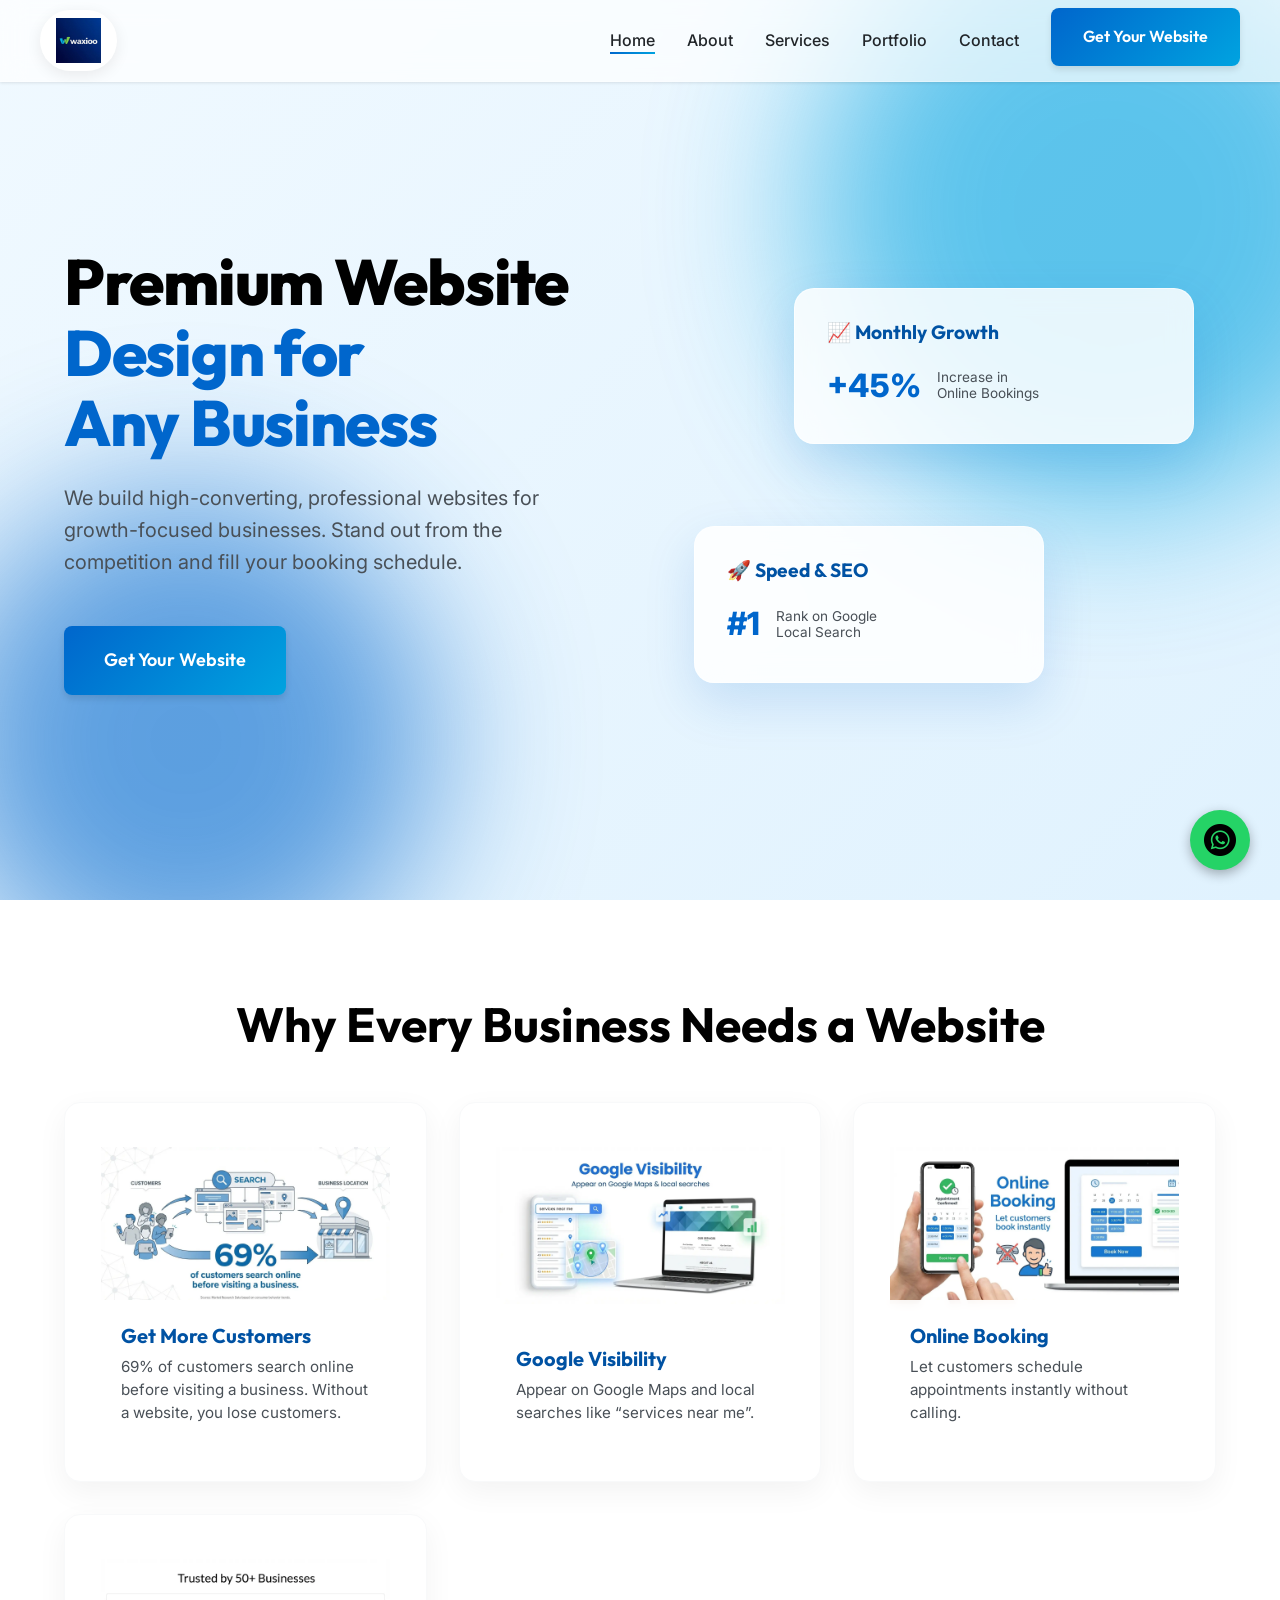
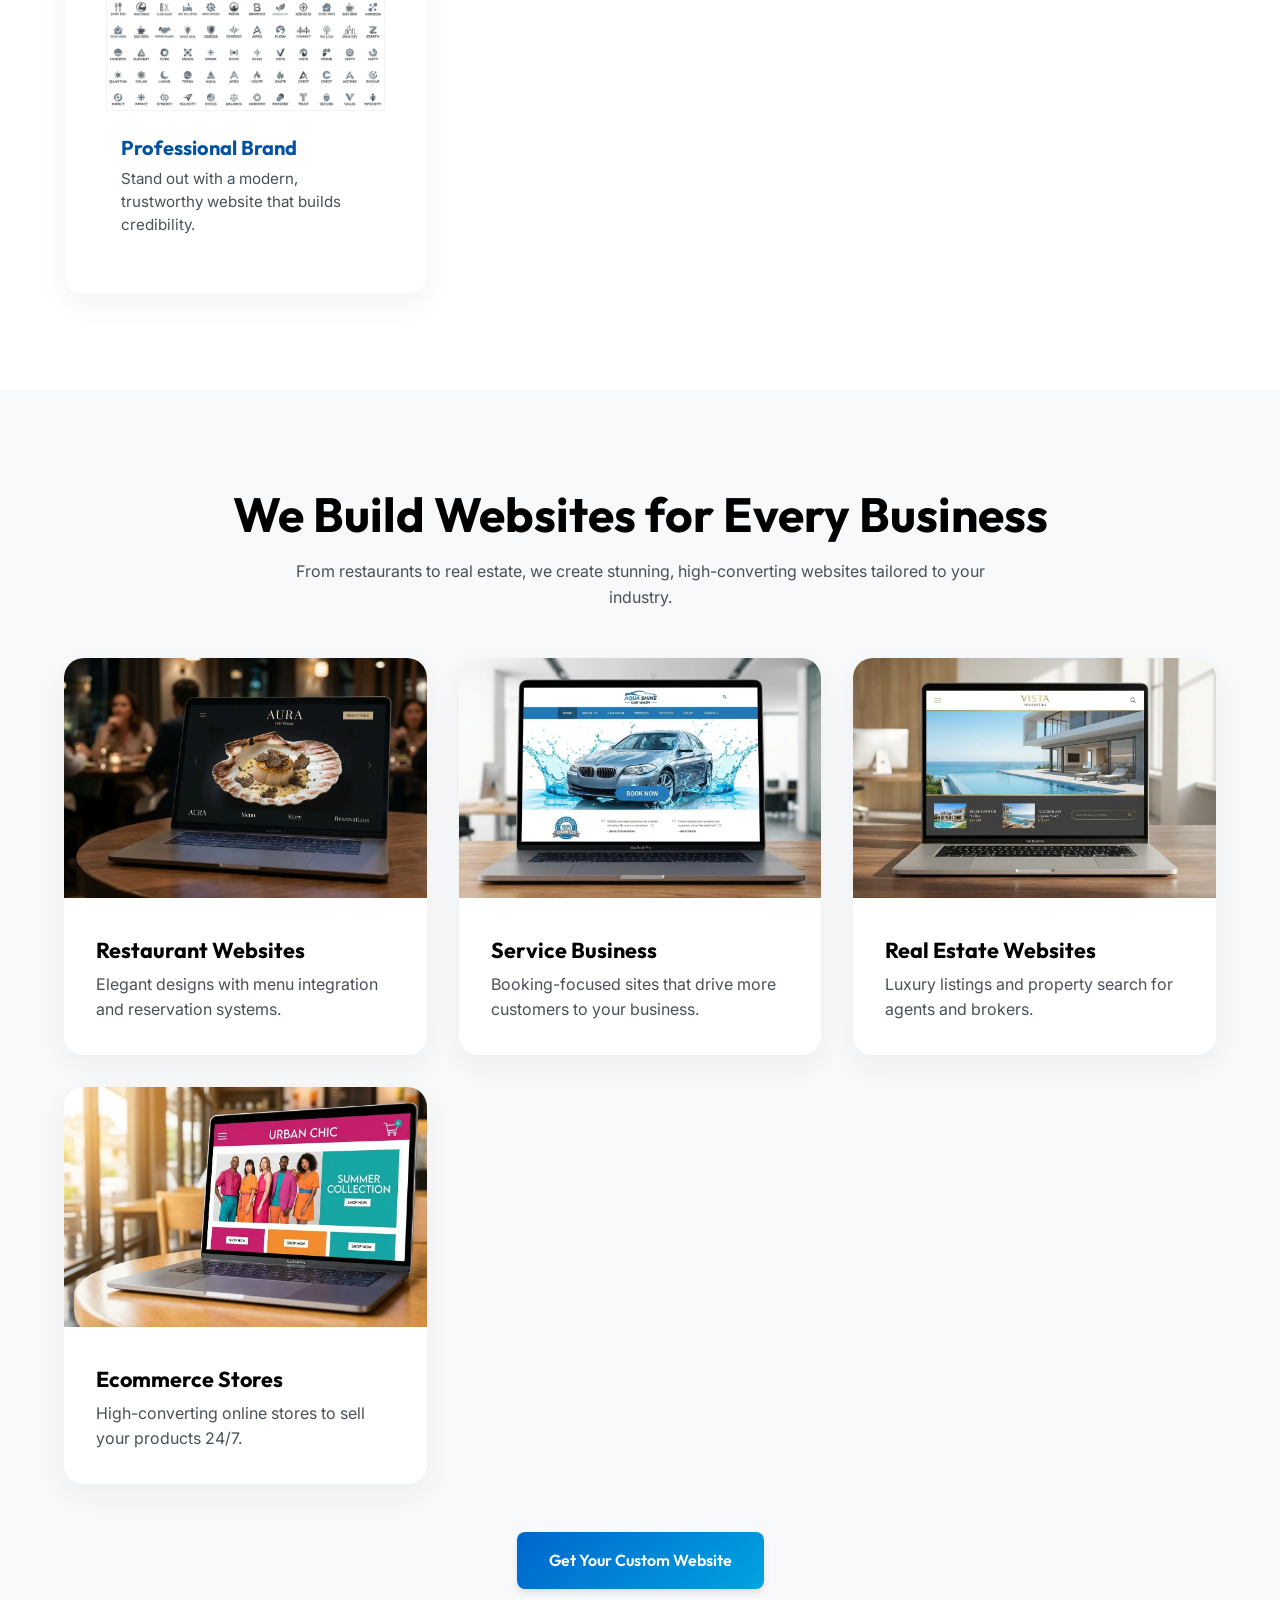
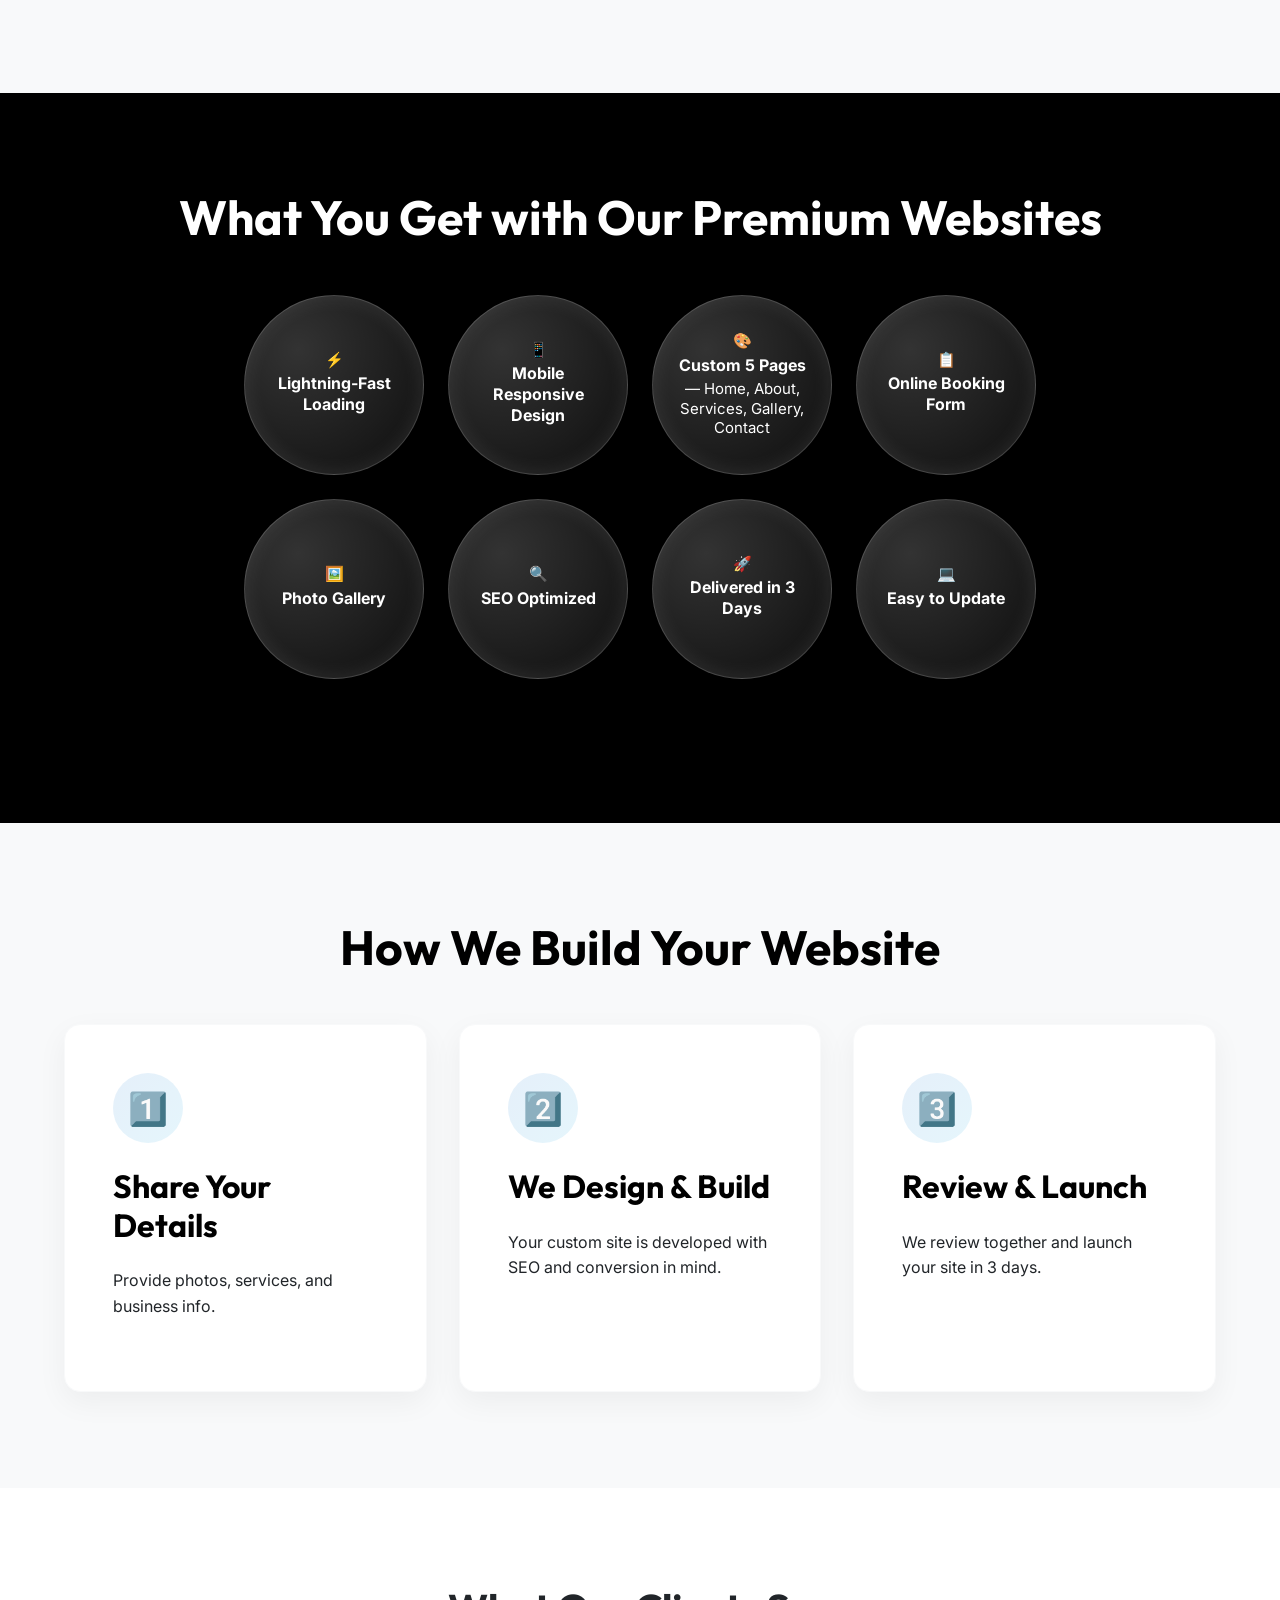
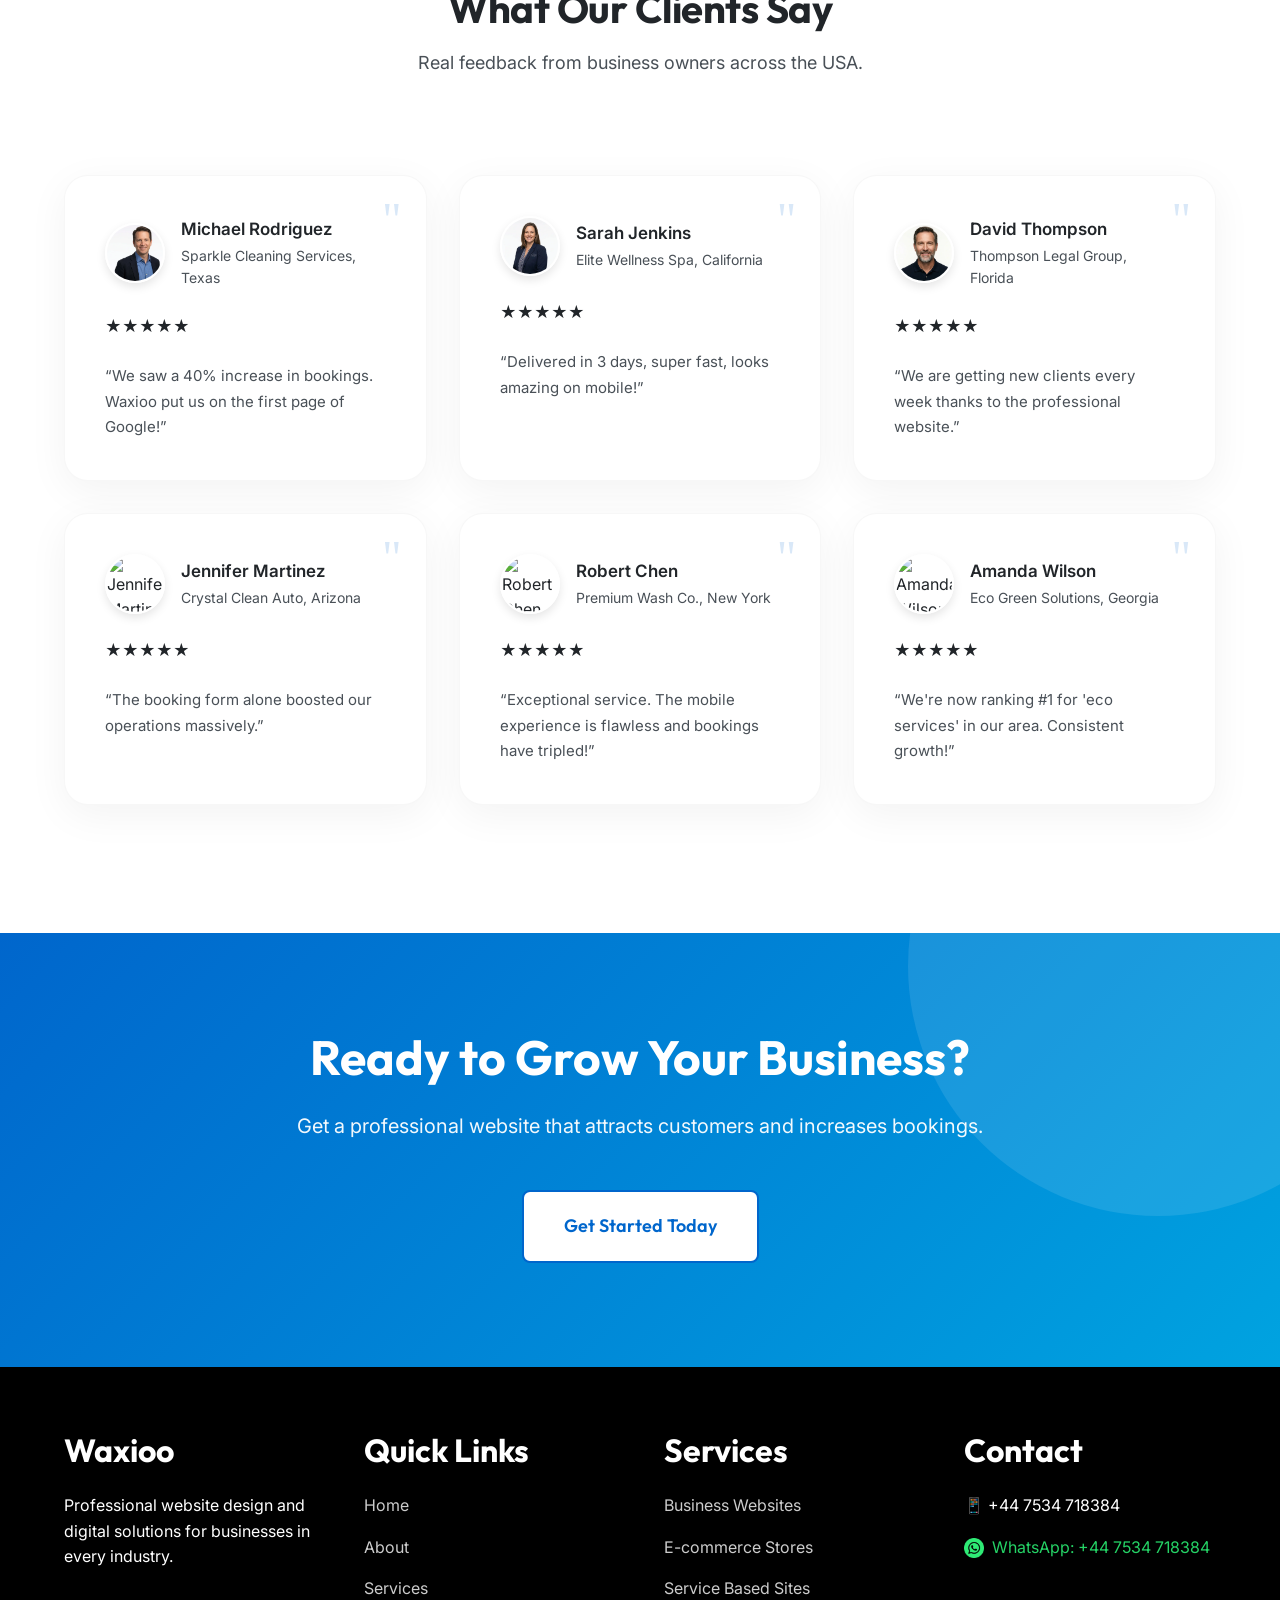
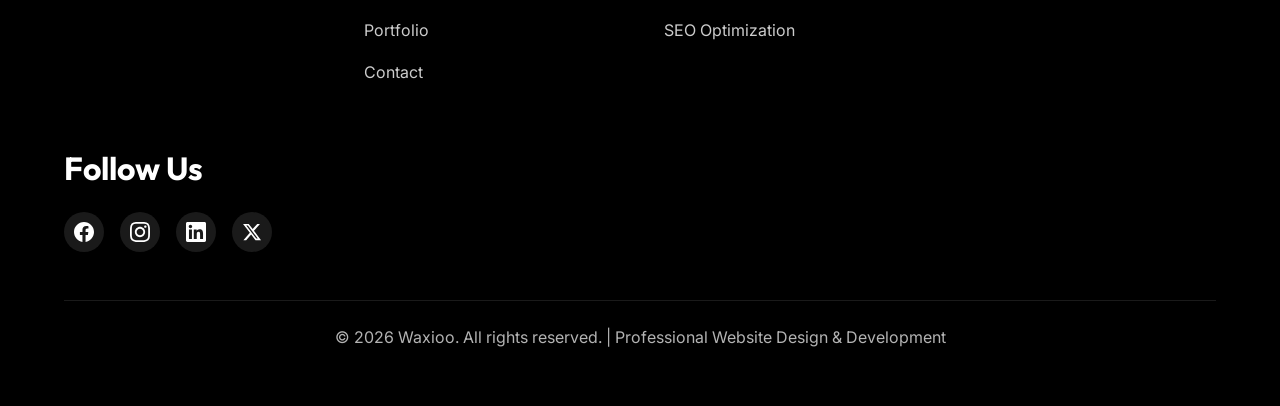
==== index.html @ df4e1a5c "Add files via upload" ====
<!DOCTYPE html>
<html lang="en">

<head>
    <meta charset="UTF-8" />
    <meta name="viewport" content="width=device-width, initial-scale=1.0" />

    <meta name="description"
        content="Transform your business with a professional, high-converting website. We build premium, mobile-responsive websites delivered in just 3 days." />
    <meta name="keywords"
        content="website design, website development, business website, professional web design, custom website, digital platform, small business website" />


    <meta property="og:title" content="Waxioo | Premium Website Design Solutions for Any Business" />
    <meta property="og:description"
        content="Transform your business with a professional, high-converting website. We build premium, mobile-responsive websites delivered in just 3 days." />
    <meta property="og:image" content="images/waxio-logo.webp" />
    <meta property="og:url" content="https://waxioo.com" />
    <meta name="twitter:card" content="summary_large_image" />

    <title>Waxioo | Premium Website Design Solutions for Any Business</title>

    <link rel="icon" href="favicon.png" type="image/png">
    <link rel="apple-touch-icon" href="favicon.png">



    <meta name="google-site-verification" content="google6d88c57a5e858270.html" />


    <script type="application/ld+json">
    {
      "@context": "https://schema.org",
      "@graph": [
        {
          "@type": "Organization",
          "@id": "https://waxioo.com/#organization",
          "name": "Waxioo",
          "url": "https://waxioo.com",
          "logo": {
            "@type": "ImageObject",
            "url": "https://waxioo.com/images/waxio-logo.webp",
            "width": 180,
            "height": 60
          },
          "sameAs": [
            "https://wa.me/447534718384"
          ]
        },
        {
          "@type": "WebSite",
          "@id": "https://waxioo.com/#website",
          "url": "https://waxioo.com",
          "name": "Waxioo",
          "publisher": {
            "@id": "https://waxioo.com/#organization"
          }
        },
        {
          "@type": "ProfessionalService",
          "name": "Waxioo",
          "image": "https://waxioo.com/images/waxio-logo.webp",
          "@id": "https://waxioo.com/",
          "url": "https://waxioo.com",
          "telephone": "+447534718384",
          "address": {
            "@type": "PostalAddress",
            "streetAddress": "Main Street",
            "addressLocality": "Digital City",
            "addressRegion": "ST",
            "postalCode": "12345",
            "addressCountry": "US"
          },
          "geo": {
            "@type": "GeoCoordinates",
            "latitude": 37.7749,
            "longitude": -122.4194
          },
          "openingHoursSpecification": {
            "@type": "OpeningHoursSpecification",
            "dayOfWeek": [
              "Monday",
              "Tuesday",
              "Wednesday",
              "Thursday",
              "Friday"
            ],
            "opens": "09:00",
            "closes": "18:00"
          },
          "description": "Transform your business with a professional, high-converting website. We build premium, mobile-responsive websites delivered in just 3 days."
        }
      ]
    }
    </script>


    <link rel="preconnect" href="https://fonts.googleapis.com">
    <link rel="preconnect" href="https://fonts.gstatic.com" crossorigin>
    <link rel="stylesheet" href="index.css" />

    <script async src="https://www.googletagmanager.com/gtag/js?id=G-94SELJ5WSD"></script>
    <script>
        window.dataLayer = window.dataLayer || [];
        function gtag() { dataLayer.push(arguments); }
        gtag('js', new Date());

        gtag('config', 'G-94SELJ5WSD');
    </script>
</head>

<body>


    <header class="header" id="header">
        <nav class="nav container">
            <a href="index" class="logo">
                <img src="images/waxio-logo.webp" alt="Waxioo" width="180" height="60">
            </a>

            <button class="menu-toggle" id="menuToggle" aria-label="Toggle menu">
                <span></span>
                <span></span>
                <span></span>
            </button>

            <ul class="nav-menu" id="navMenu">
                <li><a href="index" class="nav-link active">Home</a></li>
                <li><a href="about" class="nav-link">About</a></li>
                <li><a href="services" class="nav-link">Services</a></li>
                <li><a href="portfolio" class="nav-link">Portfolio</a></li>
                <li><a href="contact" class="nav-link">Contact</a></li>
                <li><a href="contact" class="btn btn-primary">Get Your Website</a></li>
                <li class="mobile-menu-footer">
                    <div class="mobile-contact">
                        <p>Questions? Call us</p>
                        <a href="tel:+447534718384">+44 7534 718384</a>
                    </div>
                    <div class="mobile-socials">
                        <a href="https://wa.me/447534718384" target="_blank" rel="noopener">
                            <img src="images/whatsapp.png" alt="WhatsApp" width="24" height="24">
                        </a>
                    </div>
                </li>
            </ul>
        </nav>
    </header>


    <a href="https://wa.me/447534718384?text=Hi!%20I'm%20interested%20in%20a%20business%20website"
        class="whatsapp-float" target="_blank" rel="noopener">
        <span class="whatsapp-tooltip">Chat on WhatsApp</span>
        <img src="images/whatsapp.png" alt="WhatsApp" style="width: 32px; height: 32px;" width="32" height="32">
    </a>

    <main>
        <section class="hero">
            <div class="hero-container">
                <div class="hero-content">
                    <h1 class="reveal">
                        Premium Website <br>
                        <span>Design for <br>Any Business</span>
                    </h1>
                    <p class="hero-subheadline reveal stagger-delay-1">
                        We build high-converting, professional websites for growth-focused businesses.
                        Stand out from the competition and fill your booking schedule.
                    </p>
                    <div class="reveal stagger-delay-2">
                        <a href="contact.html" class="btn btn-primary btn-large">Get Your Website</a>
                    </div>
                </div>

                <div class="hero-visual reveal stagger-delay-3">
                    <div class="hero-card-stack">

                        <div class="glass-card">
                            <h3>📈 Monthly Growth</h3>
                            <div class="stat-row">
                                <span class="stat-number">+45%</span>
                                <span class="stat-label">Increase in<br>Online Bookings</span>
                            </div>
                        </div>


                        <div class="glass-card">
                            <h3>🚀 Speed & SEO</h3>
                            <div class="stat-row">
                                <span class="stat-number">#1</span>
                                <span class="stat-label">Rank on Google<br>Local Search</span>
                            </div>
                        </div>
                    </div>
                </div>
            </div>
        </section>


        <section class="section">
            <div class="container">
                <h2 style="text-align:center; margin-bottom:3rem;">Why Every Business Needs a Website</h2>

                <div class="feature-grid">
                    <div class="feature-card feature-card-bg" style="background-image: url('images/Customers.webp');">
                        <div class="feature-card-overlay"></div>
                        <div class="feature-card-content">
                            <h3>Get More Customers</h3>
                            <p>69% of customers search online before visiting a business. Without a website, you lose
                                customers.</p>
                        </div>
                    </div>

                    <div class="feature-card feature-card-bg" style="background-image: url('images/Google.webp');">
                        <div class="feature-card-overlay"></div>
                        <div class="feature-card-content">
                            <h3>Google Visibility</h3>
                            <p>Appear on Google Maps and local searches like “services near me”.</p>
                        </div>
                    </div>

                    <div class="feature-card feature-card-bg"
                        style="background-image: url('images/onlinebooking.webp');">
                        <div class="feature-card-overlay"></div>
                        <div class="feature-card-content">
                            <h3>Online Booking</h3>
                            <p>Let customers schedule appointments instantly without calling.</p>
                        </div>
                    </div>

                    <div class="feature-card feature-card-bg" style="background-image: url('images/brand.webp');">
                        <div class="feature-card-overlay"></div>
                        <div class="feature-card-content">
                            <h3>Professional Brand</h3>
                            <p>Stand out with a modern, trustworthy website that builds credibility.</p>
                        </div>
                    </div>
                </div>
            </div>
        </section>


        <section class="section section-gray">
            <div class="container">
                <h2 style="text-align:center; margin-bottom:1rem;">We Build Websites for Every Business</h2>
                <p style="text-align:center; max-width:700px; margin:0 auto 3rem auto; color:var(--color-gray-700);">
                    From restaurants to real estate, we create stunning, high-converting websites tailored to your
                    industry.
                </p>

                <div class="portfolio-grid">
                    <div class="portfolio-card">
                        <img src="images/restaurant-site.webp" alt="Restaurant Website Design" class="portfolio-image"
                            width="800" height="600" loading="lazy">
                        <div class="portfolio-content">
                            <h3>Restaurant Websites</h3>
                            <p>Elegant designs with menu integration and reservation systems.</p>
                        </div>
                    </div>

                    <div class="portfolio-card">
                        <img src="images/carwash-site.webp" alt="Service Business Website Design"
                            class="portfolio-image" width="800" height="600" loading="lazy">
                        <div class="portfolio-content">
                            <h3>Service Business</h3>
                            <p>Booking-focused sites that drive more customers to your business.</p>
                        </div>
                    </div>

                    <div class="portfolio-card">
                        <img src="images/realestate-site.webp" alt="Real Estate Website Design" class="portfolio-image"
                            width="800" height="600" loading="lazy">
                        <div class="portfolio-content">
                            <h3>Real Estate Websites</h3>
                            <p>Luxury listings and property search for agents and brokers.</p>
                        </div>
                    </div>

                    <div class="portfolio-card">
                        <img src="images/ecommerce-site.webp" alt="Ecommerce Website Design" class="portfolio-image"
                            width="800" height="600" loading="lazy">
                        <div class="portfolio-content">
                            <h3>Ecommerce Stores</h3>
                            <p>High-converting online stores to sell your products 24/7.</p>
                        </div>
                    </div>
                </div>

                <div style="text-align:center; margin-top:3rem;">
                    <a href="contact.html" class="btn btn-primary">Get Your Custom Website</a>
                </div>
            </div>
        </section>


        <section class="section section-dark">
            <div class="container">
                <h2 style="text-align:center; margin-bottom:3rem; color:white;">What You Get with Our Premium Websites
                </h2>

                <div style="max-width:800px; margin:0 auto;">
                    <ul class="checklist">
                        <li>⚡ <strong>Lightning-Fast Loading</strong></li>
                        <li>📱 <strong>Mobile Responsive Design</strong></li>
                        <li>🎨 <strong>Custom 5 Pages</strong> — Home, About, Services, Gallery, Contact</li>
                        <li>📋 <strong>Online Booking Form</strong></li>
                        <li>🖼️ <strong>Photo Gallery</strong></li>
                        <li>🔍 <strong>SEO Optimized</strong></li>
                        <li>🚀 <strong>Delivered in 3 Days</strong></li>
                        <li>💻 <strong>Easy to Update</strong></li>
                    </ul>
                </div>
            </div>
        </section>


        <section class="section section-gray">
            <div class="container">
                <h2 style="text-align:center; margin-bottom:3rem;">How We Build Your Website</h2>

                <div class="feature-grid">
                    <div class="feature-card">
                        <div class="feature-icon">1️⃣</div>
                        <h3>Share Your Details</h3>
                        <p>Provide photos, services, and business info.</p>
                    </div>

                    <div class="feature-card">
                        <div class="feature-icon">2️⃣</div>
                        <h3>We Design & Build</h3>
                        <p>Your custom site is developed with SEO and conversion in mind.</p>
                    </div>

                    <div class="feature-card">
                        <div class="feature-icon">3️⃣</div>
                        <h3>Review & Launch</h3>
                        <p>We review together and launch your site in 3 days.</p>
                    </div>
                </div>
            </div>
        </section>


        <section class="section">
            <div class="container">
                <div class="testimonials-header">
                    <h2 class="testimonials-title">What Our Clients Say</h2>
                    <p class="testimonials-subtitle">Real feedback from business owners across the USA.</p>
                </div>

                <div class="testimonials-grid">


                    <div class="testimonial-card">
                        <div class="quote-icon">"</div>
                        <div class="testimonial-header">
                            <img src="images/customer-1.webp" class="testimonial-photo"
                                alt="Michael Rodriguez - Satisfied Client" width="150" height="150" loading="lazy">
                            <div class="testimonial-info">
                                <div class="testimonial-name">Michael Rodriguez</div>
                                <div class="testimonial-business">Sparkle Cleaning Services, Texas</div>
                            </div>
                        </div>

                        <div class="testimonial-rating">★★★★★</div>

                        <p class="testimonial-text">
                            “We saw a 40% increase in bookings. Waxioo put us on the first page of Google!”
                        </p>
                    </div>

                    <div class="testimonial-card">
                        <div class="quote-icon">"</div>
                        <div class="testimonial-header">
                            <img src="images/customer-2.webp" class="testimonial-photo"
                                alt="Sarah Jenkins - Satisfied Client" width="150" height="150" loading="lazy">
                            <div class="testimonial-info">
                                <div class="testimonial-name">Sarah Jenkins</div>
                                <div class="testimonial-business">Elite Wellness Spa, California</div>
                            </div>
                        </div>

                        <div class="testimonial-rating">★★★★★</div>

                        <p class="testimonial-text">
                            “Delivered in 3 days, super fast, looks amazing on mobile!”
                        </p>
                    </div>


                    <div class="testimonial-card">
                        <div class="quote-icon">"</div>
                        <div class="testimonial-header">
                            <img src="images/customer-3.webp" class="testimonial-photo"
                                alt="David Thompson - Satisfied Client" width="150" height="150" loading="lazy">
                            <div class="testimonial-info">
                                <div class="testimonial-name">David Thompson</div>
                                <div class="testimonial-business">Thompson Legal Group, Florida</div>
                            </div>
                        </div>

                        <div class="testimonial-rating">★★★★★</div>

                        <p class="testimonial-text">
                            “We are getting new clients every week thanks to the professional website.”
                        </p>
                    </div>


                    <div class="testimonial-card">
                        <div class="quote-icon">"</div>
                        <div class="testimonial-header">
                            <img src="https://i.pravatar.cc/150?img=45" class="testimonial-photo"
                                alt="Jennifer Martinez - Satisfied Client" width="150" height="150" loading="lazy">
                            <div class="testimonial-info">
                                <div class="testimonial-name">Jennifer Martinez</div>
                                <div class="testimonial-business">Crystal Clean Auto, Arizona</div>
                            </div>
                        </div>

                        <div class="testimonial-rating">★★★★★</div>

                        <p class="testimonial-text">
                            “The booking form alone boosted our operations massively.”
                        </p>
                    </div>


                    <div class="testimonial-card">
                        <div class="quote-icon">"</div>
                        <div class="testimonial-header">
                            <img src="https://i.pravatar.cc/150?img=33" class="testimonial-photo"
                                alt="Robert Chen - Satisfied Client" width="150" height="150" loading="lazy">
                            <div class="testimonial-info">
                                <div class="testimonial-name">Robert Chen</div>
                                <div class="testimonial-business">Premium Wash Co., New York</div>
                            </div>
                        </div>

                        <div class="testimonial-rating">★★★★★</div>

                        <p class="testimonial-text">
                            “Exceptional service. The mobile experience is flawless and bookings have tripled!”
                        </p>
                    </div>


                    <div class="testimonial-card">
                        <div class="quote-icon">"</div>
                        <div class="testimonial-header">
                            <img src="https://i.pravatar.cc/150?img=47" class="testimonial-photo"
                                alt="Amanda Wilson - Satisfied Client" width="150" height="150" loading="lazy">
                            <div class="testimonial-info">
                                <div class="testimonial-name">Amanda Wilson</div>
                                <div class="testimonial-business">Eco Green Solutions, Georgia</div>
                            </div>
                        </div>

                        <div class="testimonial-rating">★★★★★</div>

                        <p class="testimonial-text">
                            “We're now ranking #1 for 'eco services' in our area. Consistent growth!”
                        </p>
                    </div>

                </div>


                <div class="testimonials-slider">
                    <div class="slider-track" id="sliderTrack">

                        <div class="slider-card">
                            <div class="testimonial-card">
                                <div class="quote-icon">"</div>
                                <div class="testimonial-header">
                                    <img src="images/customer-1.webp" class="testimonial-photo" alt="" width="150"
                                        height="150" loading="lazy">
                                    <div class="testimonial-info">
                                        <div class="testimonial-name">Michael Rodriguez</div>
                                        <div class="testimonial-business">Sparkle Cleaning Services, Texas</div>
                                    </div>
                                </div>
                                <div class="testimonial-rating">★★★★★</div>
                                <p class="testimonial-text">“We saw a 40% increase in bookings. Waxioo put us on the
                                    first
                                    page of Google!”</p>
                            </div>
                        </div>


                        <div class="slider-card">
                            <div class="testimonial-card">
                                <div class="quote-icon">"</div>
                                <div class="testimonial-header">
                                    <img src="images/customer-2.webp" class="testimonial-photo" alt="" width="150"
                                        height="150" loading="lazy">
                                    <div class="testimonial-info">
                                        <div class="testimonial-name">Sarah Jenkins</div>
                                        <div class="testimonial-business">Elite Wellness Spa, California</div>
                                    </div>
                                </div>
                                <div class="testimonial-rating">★★★★★</div>
                                <p class="testimonial-text">“Delivered in 3 days, super fast, looks amazing on mobile!”
                                </p>
                            </div>
                        </div>


                        <div class="slider-card">
                            <div class="testimonial-card">
                                <div class="quote-icon">"</div>
                                <div class="testimonial-header">
                                    <img src="images/customer-3.webp" class="testimonial-photo" alt="" width="150"
                                        height="150" loading="lazy">
                                    <div class="testimonial-info">
                                        <div class="testimonial-name">David Thompson</div>
                                        <div class="testimonial-business">Thompson Legal Group, Florida</div>
                                    </div>
                                </div>
                                <div class="testimonial-rating">★★★★★</div>
                                <p class="testimonial-text">“We are getting new clients every week thanks to the
                                    professional website.”
                                </p>
                            </div>
                        </div>


                        <div class="slider-card">
                            <div class="testimonial-card">
                                <div class="quote-icon">"</div>
                                <div class="testimonial-header">
                                    <img src="https://i.pravatar.cc/150?img=45" class="testimonial-photo" alt=""
                                        width="150" height="150" loading="lazy">
                                    <div class="testimonial-info">
                                        <div class="testimonial-name">Jennifer Martinez</div>
                                        <div class="testimonial-business">Urban Retail, Arizona</div>
                                    </div>
                                </div>
                                <div class="testimonial-rating">★★★★★</div>
                                <p class="testimonial-text">“The online store boosted our sales massively.”</p>
                            </div>
                        </div>


                        <div class="slider-card">
                            <div class="testimonial-card">
                                <div class="quote-icon">"</div>
                                <div class="testimonial-header">
                                    <img src="https://i.pravatar.cc/150?img=33" class="testimonial-photo" alt=""
                                        width="150" height="150" loading="lazy">
                                    <div class="testimonial-info">
                                        <div class="testimonial-name">Robert Chen</div>
                                        <div class="testimonial-business">Premium Logistics, New York</div>
                                    </div>
                                </div>
                                <div class="testimonial-rating">★★★★★</div>
                                <p class="testimonial-text">“Exceptional service. The mobile experience is flawless and
                                    inquiries have tripled!”</p>
                            </div>
                        </div>


                        <div class="slider-card">
                            <div class="testimonial-card">
                                <div class="quote-icon">"</div>
                                <div class="testimonial-header">
                                    <img src="https://i.pravatar.cc/150?img=47" class="testimonial-photo" alt=""
                                        width="150" height="150" loading="lazy">
                                    <div class="testimonial-info">
                                        <div class="testimonial-name">Amanda Wilson</div>
                                        <div class="testimonial-business">Eco Green Solutions, Georgia</div>
                                    </div>
                                </div>
                                <div class="testimonial-rating">★★★★★</div>
                                <p class="testimonial-text">“We're now ranking #1 for 'eco services' in our area.
                                    Consistent
                                    growth!”</p>
                            </div>
                        </div>
                    </div>


                    <div class="slider-controls" id="sliderControls">
                        <button class="slider-dot active" data-slide="0" aria-label="Go to slide 1"></button>
                        <button class="slider-dot" data-slide="1" aria-label="Go to slide 2"></button>
                        <button class="slider-dot" data-slide="2" aria-label="Go to slide 3"></button>
                        <button class="slider-dot" data-slide="3" aria-label="Go to slide 4"></button>
                        <button class="slider-dot" data-slide="4" aria-label="Go to slide 5"></button>
                        <button class="slider-dot" data-slide="5" aria-label="Go to slide 6"></button>
                    </div>
                </div>
            </div>
        </section>


    </main>
    <section class="cta-section">
        <div class="container">
            <h2>Ready to Grow Your Business?</h2>
            <p>Get a professional website that attracts customers and increases bookings.</p>
            <a href="contact.html" class="btn btn-secondary btn-large">Get Started Today</a>
        </div>
    </section>


    <footer class="footer">
        <div class="container">
            <div class="footer-content">
                <div class="footer-section">
                    <h3>Waxioo</h3>
                    <p>Professional website design and digital solutions for businesses in every industry.
                    </p>
                </div>
                <div class="footer-section">
                    <h3>Quick Links</h3>
                    <ul>
                        <li><a href="index">Home</a></li>
                        <li><a href="about">About</a></li>
                        <li><a href="services">Services</a></li>
                        <li><a href="portfolio">Portfolio</a></li>
                        <li><a href="contact">Contact</a></li>
                    </ul>
                </div>
                <div class="footer-section">
                    <h3>Services</h3>
                    <ul>
                        <li><a href="portfolio">Business Websites</a></li>
                        <li><a href="services">E-commerce Stores</a></li>
                        <li><a href="services">Service Based Sites</a></li>
                        <li><a href="services">SEO Optimization</a></li>
                    </ul>
                </div>
                <div class="footer-section">
                    <h3>Contact</h3>
                    <ul>
                        <li>📱 +44 7534 718384</li>
                        <li class="u-flex-v-center">
                            <img src="images/whatsapp.png" alt="WhatsApp" class="u-icon-xs u-icon-whatsapp" width="16"
                                height="16">
                            <a href="https://wa.me/447534718384" target="_blank" class="text-whatsapp"
                                style="text-decoration: none;">WhatsApp: +44 7534 718384</a>
                        </li>
                    </ul>
                </div>
                <div class="footer-section">
                    <h3>Follow Us</h3>
                    <div class="social-links">
                        <a href="https://www.facebook.com/waxiooo" target="_blank" rel="noopener" class="social-icon"
                            aria-label="Facebook">
                            <svg xmlns="http://www.w3.org/2000/svg" viewBox="0 0 24 24">
                                <path
                                    d="M24 12.073c0-6.627-5.373-12-12-12s-12 5.373-12 12c0 5.99 4.388 10.954 10.125 11.854v-8.385H7.078v-3.47h3.047V9.43c0-3.007 1.792-4.669 4.533-4.669 1.312 0 2.686.235 2.686.235v2.953H15.83c-1.491 0-1.956.925-1.956 1.874v2.25h3.328l-.532 3.47h-2.796v8.385C19.612 23.027 24 18.062 24 12.073z" />
                            </svg>
                        </a>
                        <a href="https://instagram.com/YOUR_PAGE_HERE" target="_blank" rel="noopener"
                            class="social-icon" aria-label="Instagram">
                            <svg xmlns="http://www.w3.org/2000/svg" viewBox="0 0 24 24">
                                <path
                                    d="M12 2.163c3.204 0 3.584.012 4.85.07 3.252.148 4.771 1.691 4.919 4.919.058 1.265.069 1.645.069 4.849 0 3.205-.012 3.584-.069 4.849-.149 3.225-1.664 4.771-4.919 4.919-1.266.058-1.644.07-4.85.07-3.204 0-3.584-.012-4.849-.07-3.26-.149-4.771-1.699-4.919-4.92-.058-1.265-.07-1.644-.07-4.849 0-3.204.013-3.583.07-4.849.149-3.227 1.664-4.771 4.919-4.919 1.266-.057 1.645-.069 4.849-.069zm0-2.163c-3.259 0-3.667.014-4.947.072-4.358.2-6.78 2.618-6.98 6.98-.059 1.281-.073 1.689-.073 4.948 0 3.259.014 3.668.072 4.948.2 4.358 2.618 6.78 6.98 6.98 1.281.058 1.689.072 4.948.072 3.259 0 3.668-.014 4.948-.072 4.354-.2 6.782-2.618 6.979-6.98.059-1.28.073-1.689.073-4.948 0-3.259-.014-3.667-.072-4.947-.196-4.354-2.617-6.78-6.979-6.98-1.281-.059-1.69-.073-4.949-.073zm0 5.838c-3.403 0-6.162 2.759-6.162 6.162s2.759 6.163 6.162 6.163 6.162-2.759 6.162-6.163c0-3.403-2.759-6.162-6.162-6.162zm0 10.162c-2.209 0-4-1.79-4-4 0-2.209 1.791-4 4-4s4 1.791 4 4c0 2.21-1.791 4-4 4zm6.406-11.845c-.796 0-1.441.645-1.441 1.44s.645 1.44 1.441 1.44c.795 0 1.439-.645 1.439-1.44s-.644-1.44-1.439-1.44z" />
                            </svg>
                        </a>
                        <a href="https://www.instagram.com/waxiooo?igsh=ams1NzBvcXJmN2xt" target="_blank" rel="noopener"
                            class="social-icon" aria-label="LinkedIn">
                            <svg xmlns="http://www.w3.org/2000/svg" viewBox="0 0 24 24">
                                <path
                                    d="M20.447 20.452h-3.554v-5.569c0-1.328-.027-3.037-1.852-3.037-1.853 0-2.136 1.445-2.136 2.939v5.667H9.351V9h3.414v1.561h.046c.477-.9 1.637-1.85 3.37-1.85 3.601 0 4.267 2.37 4.267 5.455v6.286zM5.337 7.433c-1.144 0-2.063-.926-2.063-2.065 0-1.138.92-2.063 2.063-2.063 1.14 0 2.064.925 2.064 2.063 0 1.139-.925 2.065-2.064 2.065zm1.782 13.019H3.555V9h3.564v11.452zM22.225 0H1.771C.792 0 0 .774 0 1.729v20.542C0 23.227.792 24 1.771 24h20.451C23.2 24 24 23.227 24 22.271V1.729C24 .774 23.2 0 22.222 0h.003z" />
                            </svg>
                        </a>
                        <a href="https://x.com/waxio0" target="_blank" rel="noopener" class="social-icon"
                            aria-label="Twitter/X">
                            <svg xmlns="http://www.w3.org/2000/svg" viewBox="0 0 24 24">
                                <path
                                    d="M18.244 2.25h3.308l-7.227 8.26 8.502 11.24H16.17l-5.214-6.817L4.99 21.75H1.68l7.73-8.835L1.254 2.25H8.08l4.713 6.231zm-1.161 17.52h1.833L7.084 4.126H5.117z" />
                            </svg>
                        </a>
                    </div>
                </div>
            </div>
            <div class="footer-bottom">
                <p>&copy; 2026 Waxioo. All rights reserved. | Professional Website Design & Development</p>
            </div>
        </div>
    </footer>

    <script src="script.js" defer></script>

</body>

</html>
---- index.css ----
@import url('https://fonts.googleapis.com/css2?family=Inter:wght@300;400;500;600;700&family=Outfit:wght@600;700;800&display=swap');


:root {
  /* Colors */
  --color-primary: #0066CC;
  --color-primary-dark: #0052A3;
  --color-primary-light: #3385D6;
  --color-secondary: #00A3E0;
  --color-black: #000000;
  --color-white: #FFFFFF;
  --color-gray-100: #F8F9FA;
  --color-gray-200: #E9ECEF;
  --color-gray-300: #DEE2E6;
  --color-gray-700: #495057;
  --color-gray-900: #212529;

  
  --gradient-primary: linear-gradient(135deg, #0066CC 0%, #00A3E0 100%);
  --gradient-hero: linear-gradient(135deg, rgba(0, 102, 204, 0.95) 0%, rgba(0, 163, 224, 0.9) 100%);
  --gradient-overlay: linear-gradient(180deg, rgba(0, 0, 0, 0.5) 0%, rgba(0, 0, 0, 0.7) 100%);

  
  --font-primary: 'Inter', -apple-system, BlinkMacSystemFont, 'Segoe UI', sans-serif;
  --font-heading: 'Outfit', -apple-system, BlinkMacSystemFont, 'Segoe UI', sans-serif;

  
  --spacing-xs: 0.5rem;
  --spacing-sm: 1rem;
  --spacing-md: 1.5rem;
  --spacing-lg: 2rem;
  --spacing-xl: 3rem;
  --spacing-2xl: 4rem;
  --spacing-3xl: 6rem;

  
  --radius-sm: 0.375rem;
  --radius-md: 0.5rem;
  --radius-lg: 1rem;
  --radius-xl: 1.5rem;

  
  --shadow-sm: 0 1px 3px rgba(0, 0, 0, 0.1);
  --shadow-md: 0 4px 6px rgba(0, 0, 0, 0.1);
  --shadow-lg: 0 10px 25px rgba(0, 0, 0, 0.15);
  --shadow-xl: 0 20px 40px rgba(0, 0, 0, 0.2);

 
  --transition-fast: 0.2s ease;
  --transition-base: 0.3s ease;
  --transition-slow: 0.5s ease;

  
  --container-max: 1200px;
  --container-padding: 1.5rem;

  
  --glass-bg: rgba(255, 255, 255, 0.7);
  --glass-border: 1px solid rgba(255, 255, 255, 0.5);
  --glass-shadow: 0 8px 32px 0 rgba(0, 102, 204, 0.15);
  --glass-blur: blur(12px);
}


.reveal {
  opacity: 0;
  transform: translateY(30px);
  transition: all 0.8s ease-out;
}

.reveal.active {
  opacity: 1;
  transform: translateY(0);
}

.stagger-delay-1 {
  transition-delay: 0.1s;
}

.stagger-delay-2 {
  transition-delay: 0.2s;
}

.stagger-delay-3 {
  transition-delay: 0.3s;
}


.text-gradient {
  background: linear-gradient(135deg, var(--color-primary-dark) 0%, var(--color-secondary) 100%);
  -webkit-background-clip: text;
  -webkit-text-fill-color: transparent;
  background-clip: text;
}


*,
*::before,
*::after {
  box-sizing: border-box;
  margin: 0;
  padding: 0;
}

html {
  scroll-behavior: smooth;
}

body {
  font-family: var(--font-primary);
  font-size: 1rem;
  line-height: 1.6;
  color: var(--color-gray-900);
  background-color: var(--color-white);
  overflow-x: hidden;
}


h1,
h2,
h3,
h4,
h5,
h6 {
  font-family: var(--font-heading);
  font-weight: 700;
  line-height: 1.2;
  margin-bottom: var(--spacing-md);
  color: var(--color-black);
}

h1 {
  font-size: clamp(2.5rem, 5vw, 4rem);
  font-weight: 800;
}

h2 {
  font-size: clamp(2rem, 4vw, 3rem);
}

h3 {
  font-size: clamp(1.5rem, 3vw, 2rem);
}

p {
  margin-bottom: var(--spacing-md);
}

a {
  color: var(--color-primary);
  text-decoration: none;
  transition: color var(--transition-fast);
}

a:hover {
  color: var(--color-primary-dark);
}


.container {
  width: 100%;
  max-width: var(--container-max);
  margin: 0 auto;
  padding: 0 var(--container-padding);
}

.section {
  padding: var(--spacing-3xl) 0;
}

.section-dark {
  background-color: var(--color-black);
  color: var(--color-white);
}

.section-gray {
  background-color: var(--color-gray-100);
}


.header {
  position: fixed;
  top: 0;
  left: 0;
  right: 0;
  z-index: 1000;
  background-color: var(--glass-bg);
  
  backdrop-filter: var(--glass-blur);
  -webkit-backdrop-filter: var(--glass-blur);
  border-bottom: 1px solid rgba(255, 255, 255, 0.3);
  box-shadow: var(--shadow-sm);
  transition: all var(--transition-base);
}

.header.scrolled {
  background-color: rgba(255, 255, 255, 0.95);
  box-shadow: var(--shadow-md);
}

.nav {
  display: flex;
  justify-content: space-between;
  align-items: center;
  padding: 0.5rem 0;
}

.logo {
  display: flex;
  align-items: center;
  text-decoration: none;
  background-color: var(--color-white);
  padding: 8px 16px;
  border-radius: 50px;
  box-shadow: 0 4px 15px rgba(0, 0, 0, 0.08);
  transition: all var(--transition-base);
}

.logo:hover {
  transform: translateY(-2px);
  box-shadow: 0 8px 25px rgba(0, 0, 0, 0.12);
}

.logo img {
  height: 45px;
  width: auto;
  object-fit: contain;
}


.nav-menu {
  display: flex;
  list-style: none;
  gap: var(--spacing-lg);
  align-items: center;
}

.nav-link {
  color: var(--color-gray-900);
  font-weight: 500;
  transition: color var(--transition-fast);
  position: relative;
}

.nav-link::after {
  content: '';
  position: absolute;
  bottom: -4px;
  left: 0;
  width: 0;
  height: 2px;
  background: var(--gradient-primary);
  transition: width var(--transition-base);
}

.nav-link:hover::after,
.nav-link.active::after {
  width: 100%;
}

.nav-link:hover {
  color: var(--color-primary);
}


.menu-toggle {
  display: none;
  flex-direction: column;
  gap: 4px;
  background: none;
  border: none;
  cursor: pointer;
  padding: 0.5rem;
}

.menu-toggle span {
  width: 25px;
  height: 3px;
  background-color: var(--color-gray-900);
  transition: all var(--transition-base);
  border-radius: 2px;
}


.btn {
  display: inline-block;
  padding: 1rem 2rem;
  font-family: var(--font-heading);
  font-size: 1rem;
  font-weight: 600;
  text-align: center;
  border-radius: var(--radius-md);
  border: none;
  cursor: pointer;
  transition: all var(--transition-base);
  text-decoration: none;
  position: relative;
  overflow: hidden;
}

.btn::before {
  content: '';
  position: absolute;
  top: 50%;
  left: 50%;
  width: 0;
  height: 0;
  border-radius: 50%;
  background-color: rgba(255, 255, 255, 0.2);
  transform: translate(-50%, -50%);
  transition: width var(--transition-slow), height var(--transition-slow);
}

.btn:hover::before {
  width: 300px;
  height: 300px;
}

.btn-primary {
  background: var(--gradient-primary);
  color: var(--color-white);
  box-shadow: var(--shadow-md);
}

.btn-primary:hover {
  transform: translateY(-2px);
  box-shadow: var(--shadow-lg);
}

.btn-secondary {
  background-color: var(--color-white);
  color: var(--color-primary);
  border: 2px solid var(--color-primary);
}

.btn-secondary:hover {
  background-color: var(--color-primary);
  color: var(--color-white);
}

.btn-large {
  padding: 1.25rem 2.5rem;
  font-size: 1.125rem;
}


.hero {
  min-height: 100vh;
  display: flex;
  align-items: center;
  position: relative;
  overflow: hidden;
  background: linear-gradient(135deg, #f0f9ff 0%, #e0f2fe 100%);
  
  padding-top: 100px;
  padding-bottom: 50px;
}


.hero::before,
.hero::after {
  content: '';
  position: absolute;
  border-radius: 50%;
  filter: blur(80px);
  z-index: 0;
  opacity: 0.6;
  pointer-events: none;
  transition: transform 0.2s cubic-bezier(0.25, 0.46, 0.45, 0.94);
}

.hero::before {
  top: -10%;
  right: -10%;
  width: 600px;
  height: 600px;
  background: var(--color-secondary);
  animation: float-slow 15s infinite alternate;
  transform: translate(calc(var(--move-x, 0) * 40px), calc(var(--move-y, 0) * 40px));
}

.hero::after {
  bottom: -10%;
  left: -5%;
  width: 500px;
  height: 500px;
  background: var(--color-primary);
  animation: float-slow 12s infinite alternate-reverse;
  transform: translate(calc(var(--move-x, 0) * -40px), calc(var(--move-y, 0) * -40px));
}

.hero-container {
  display: grid;
  grid-template-columns: 1fr 1fr;
  align-items: center;
  gap: var(--spacing-2xl);
  position: relative;
  z-index: 10;
  width: 100%;
  max-width: var(--container-max);
  margin: 0 auto;
  padding: 0 var(--container-padding);
}

.hero-content {
  text-align: left;
}

.hero h1 {
  font-size: clamp(3rem, 5vw, 4.5rem);
  font-weight: 800;
  line-height: 1.1;
  margin-bottom: var(--spacing-md);
  color: var(--color-black);
  letter-spacing: -0.02em;
}

.hero h1 span {
  display: block;
  color: var(--color-primary);
}

.hero-subheadline {
  font-size: clamp(1.125rem, 2vw, 1.25rem);
  color: var(--color-gray-700);
  margin-bottom: var(--spacing-xl);
  line-height: 1.6;
  max-width: 500px;
}

.hero-visual {
  position: relative;
  display: flex;
  justify-content: center;
}

.hero-card-stack {
  position: relative;
  width: 100%;
  max-width: 500px;
  aspect-ratio: 4/3;
}


.glass-card {
  background: rgba(255, 255, 255, 0.85);
  backdrop-filter: blur(12px);
  -webkit-backdrop-filter: blur(12px);
  border: 1px solid rgba(255, 255, 255, 0.6);
  border-radius: 20px;
  box-shadow: 0 20px 50px rgba(0, 102, 204, 0.15);
  padding: 2rem;
  position: absolute;
  transition: transform 0.5s ease;
}

.glass-card:nth-child(1) {
  top: 0;
  right: 0;
  width: 80%;
  z-index: 2;
  animation: float 6s ease-in-out infinite;
}

.glass-card:nth-child(2) {
  bottom: -20px;
  left: 0;
  width: 70%;
  z-index: 3;
  animation: float 8s ease-in-out infinite 1s;
}

.glass-card h3 {
  font-size: 1.2rem;
  margin-bottom: 0.5rem;
  color: var(--color-primary-dark);
}

.glass-card p {
  font-size: 0.9rem;
  color: var(--color-gray-700);
  margin-bottom: 0;
}

.stat-row {
  display: flex;
  align-items: center;
  gap: 1rem;
  margin-top: 1rem;
}

.stat-number {
  font-size: 2rem;
  font-weight: 800;
  color: var(--color-primary);
}

.stat-label {
  font-size: 0.85rem;
  line-height: 1.2;
  color: var(--color-gray-700);
}

@keyframes float-slow {
  0% {
    transform: translate(0, 0) rotate(0deg);
  }

  100% {
    transform: translate(30px, 50px) rotate(5deg);
  }
}



.feature-grid {
  display: grid;
  grid-template-columns: repeat(auto-fit, minmax(280px, 1fr));
  gap: var(--spacing-lg);
  margin-top: var(--spacing-xl);
}

.feature-card {
  background-color: var(--color-white);
  padding: var(--spacing-xl);
  border-radius: var(--radius-lg);
  box-shadow: 0 10px 30px rgba(0, 0, 0, 0.05);
  
  transition: all var(--transition-base);
  position: relative;
  overflow: hidden;
  border: 1px solid var(--color-gray-100);
}

.feature-card::before {
  content: '';
  position: absolute;
  top: 0;
  left: 0;
  width: 100%;
  height: 4px;
  background: var(--gradient-primary);
  transform: scaleX(0);
  transform-origin: left;
  transition: transform var(--transition-base);
}

.feature-card:hover::before {
  transform: scaleX(1);
}

.feature-card:hover {
  transform: translateY(-10px);
  box-shadow: 0 20px 40px rgba(0, 102, 204, 0.15);
  
}


.feature-card-bg {
  min-height: 380px;
  display: flex;
  flex-direction: column;
  justify-content: flex-end;
  background-size: 80% auto;
  background-position: center 20%;
  background-repeat: no-repeat;
  background-color: var(--color-white);
  border: 1px solid var(--color-gray-100) !important;
  color: var(--color-gray-900);
}

.feature-card-overlay {
  display: none;
  
}

.feature-card-content {
  position: relative;
  z-index: 2;
  background: rgba(255, 255, 255, 0.9);
  padding: 1.5rem;
  margin: -1rem;
  border-radius: 0 0 var(--radius-lg) var(--radius-lg);
  backdrop-filter: blur(5px);
}

.feature-card-bg h3 {
  color: var(--color-primary-dark) !important;
  margin-bottom: 0.5rem;
  font-size: 1.25rem;
}

.feature-card-bg p {
  color: var(--color-gray-700) !important;
  margin-bottom: 0;
  font-size: 0.95rem;
  line-height: 1.5;
}

.feature-icon {
  width: 70px;
  height: 70px;
  background: linear-gradient(135deg, rgba(0, 102, 204, 0.1) 0%, rgba(0, 163, 224, 0.1) 100%);
  color: var(--color-primary);
  border-radius: 50%;
 
  display: flex;
  align-items: center;
  justify-content: center;
  margin-bottom: var(--spacing-md);
  font-size: 2rem;
  transition: all var(--transition-base);
}

.service-card {
  background: var(--color-white);
  border-radius: var(--radius-lg);
  overflow: hidden;
  box-shadow: var(--shadow-md);
  transition: all var(--transition-base);
  border: 1px solid var(--color-gray-100);
  display: flex;
  flex-direction: column;
}

.service-card:hover {
  transform: translateY(-10px);
  box-shadow: var(--shadow-xl);
}

.service-card-image {
  width: 100%;
  height: 200px;
  object-fit: cover;
  border-bottom: 4px solid var(--color-primary);
  transition: transform 0.6s cubic-bezier(0.165, 0.84, 0.44, 1);
}

.portfolio-card {
  background: var(--color-white);
  border-radius: var(--radius-lg);
  overflow: hidden;
  box-shadow: var(--shadow-md);
  transition: all 0.5s cubic-bezier(0.165, 0.84, 0.44, 1);
  border: 1px solid var(--color-gray-100);
  position: relative;
}

.portfolio-card:hover {
  transform: translateY(-15px);
  box-shadow: 0 40px 80px rgba(0, 102, 204, 0.15);
}

.portfolio-image {
  width: 100%;
  height: 250px;
  object-fit: cover;
  transition: transform 0.8s cubic-bezier(0.165, 0.84, 0.44, 1);
}

.portfolio-card:hover .portfolio-image {
  transform: scale(1.15);
}

.portfolio-content {
  padding: 1.5rem;
  background: var(--color-white);
  position: relative;
  z-index: 2;
  transition: transform 0.4s ease;
}

.portfolio-card:hover .portfolio-content {
  transform: translateY(-5px);
}

.service-card-content {
  padding: var(--spacing-lg);
  flex-grow: 1;
}

.service-card h3 {
  font-size: 1.25rem;
  margin-bottom: 0.75rem;
  color: var(--color-black);
}

.service-card p {
  font-size: 0.9375rem;
  color: var(--color-gray-700);
  line-height: 1.6;
}

.service-card:hover .service-card-image {
  transform: scale(1.05);
}

.service-card-image-wrapper {
  overflow: hidden;
  position: relative;
}


.process-timeline {
  display: grid;
  grid-template-columns: repeat(auto-fit, minmax(250px, 1fr));
  gap: var(--spacing-lg);
  margin-top: var(--spacing-xl);
  position: relative;
}

.process-step {
  text-align: center;
  padding: var(--spacing-lg);
  position: relative;
  background: rgba(255, 255, 255, 0.05);
  
  border-radius: var(--radius-lg);
  border: 1px solid rgba(255, 255, 255, 0.1);
  transition: transform var(--transition-base);
}

.process-step:hover {
  transform: translateY(-5px);
  background: rgba(255, 255, 255, 0.1);
}

.process-number {
  width: 60px;
  height: 60px;
  background: var(--gradient-primary);
  color: var(--color-white);
  border-radius: 50%;
  display: flex;
  align-items: center;
  justify-content: center;
  font-size: 1.5rem;
  font-weight: 700;
  margin: 0 auto var(--spacing-md);
  box-shadow: 0 0 20px rgba(0, 163, 224, 0.5);
 
}

.process-step h3 {
  margin-bottom: var(--spacing-sm);
  color: var(--color-white);
}

.process-step p {
  color: rgba(255, 255, 255, 0.8);
  margin-bottom: 0;
}


.cta-section {
  background: var(--gradient-primary);
  color: var(--color-white);
  text-align: center;
  padding: var(--spacing-3xl) 0;
  position: relative;
  overflow: hidden;
}

.cta-section::before {
  content: '';
  position: absolute;
  top: -50%;
  right: -10%;
  width: 500px;
  height: 500px;
  background: rgba(255, 255, 255, 0.1);
  border-radius: 50%;
  animation: float 6s ease-in-out infinite;
}

.cta-section h2 {
  color: var(--color-white);
  margin-bottom: var(--spacing-md);
}

.cta-section p {
  font-size: 1.25rem;
  margin-bottom: var(--spacing-xl);
  opacity: 0.95;
}


.checklist {
  list-style: none;
  margin: var(--spacing-xl) 0;
  display: flex;
  flex-wrap: wrap;
  justify-content: center;
  gap: 1.5rem;
}

.checklist li {
  width: 180px;
  height: 180px;
  padding: 1rem;
  background: radial-gradient(circle at 30% 30%, rgba(255, 255, 255, 0.2), rgba(255, 255, 255, 0.05));
  border: 1px solid rgba(255, 255, 255, 0.2);
  border-radius: 50%;
  
  box-shadow: 0 10px 30px rgba(0, 0, 0, 0.2), inset 0 0 20px rgba(255, 255, 255, 0.1);
  font-size: 0.9375rem;
  line-height: 1.3;
  color: white;
  backdrop-filter: blur(4px);
  transition: transform 0.3s ease, box-shadow 0.3s ease;
  display: flex;
  flex-direction: column;
  justify-content: center;
  align-items: center;
  text-align: center;
}

.checklist li:hover {
  transform: translateY(-5px) scale(1.05);
  box-shadow: 0 20px 40px rgba(0, 0, 0, 0.3), inset 0 0 30px rgba(255, 255, 255, 0.2);
  border-color: rgba(255, 255, 255, 0.4);
}

.checklist li strong {
  display: block;
  font-size: 1rem;
  margin-top: 0.25rem;
  margin-bottom: 0.25rem;
  font-weight: 700;
}


.checklist li::before {
  display: none;
}



.footer {
  background-color: var(--color-black);
  color: var(--color-white);
  padding: var(--spacing-2xl) 0 var(--spacing-lg);
}

.footer-content {
  display: grid;
  grid-template-columns: repeat(auto-fit, minmax(250px, 1fr));
  gap: var(--spacing-xl);
  margin-bottom: var(--spacing-xl);
}

.footer-section h3 {
  color: var(--color-white);
  margin-bottom: var(--spacing-md);
}

.footer-section ul {
  list-style: none;
}

.footer-section ul li {
  margin-bottom: 1rem;
}

.footer-section a {
  color: rgba(255, 255, 255, 0.8);
  transition: color var(--transition-fast);
}

.footer-section a:hover {
  color: var(--color-white);
}

.social-links {
  display: flex;
  gap: 1rem;
  margin-top: 0.5rem;
}

.social-icon {
  display: inline-flex;
  align-items: center;
  justify-content: center;
  width: 40px;
  height: 40px;
  background: rgba(255, 255, 255, 0.1);
  border-radius: 50%;
  transition: all var(--transition-base);
}

.social-icon:hover {
  background: var(--color-primary);
  transform: translateY(-3px);
}

.social-icon svg {
  width: 20px;
  height: 20px;
  fill: var(--color-white);
}

.footer-bottom {
  border-top: 1px solid rgba(255, 255, 255, 0.1);
  padding-top: var(--spacing-md);
  text-align: center;
  color: rgba(255, 255, 255, 0.7);
}


@keyframes fadeInUp {
  from {
    opacity: 0;
    transform: translateY(30px);
  }

  to {
    opacity: 1;
    transform: translateY(0);
  }
}

@keyframes slide {
  from {
    background-position: 0 0;
  }

  to {
    background-position: 70px 70px;
  }
}

@keyframes pulse {

  0%,
  100% {
    transform: scale(1);
  }

  50% {
    transform: scale(1.05);
  }
}

@keyframes float {

  0%,
  100% {
    transform: translateY(0);
  }

  50% {
    transform: translateY(-20px);
  }
}


.portfolio-grid {
  display: grid;
  grid-template-columns: repeat(auto-fit, minmax(300px, 1fr));
  gap: var(--spacing-lg);
}

.portfolio-card {
  background-color: var(--color-white);
  border-radius: 20px;
  
  overflow: hidden;
  box-shadow: 0 10px 30px rgba(0, 0, 0, 0.05);
  
  transition: all 0.4s ease;
  border: none;
  
}

.portfolio-card:hover {
  transform: translateY(-12px);
  box-shadow: 0 25px 50px rgba(0, 0, 0, 0.1);
}

.portfolio-image {
  width: 100%;
  height: 240px;
  object-fit: cover;
  transition: transform 0.5s ease;
}

.portfolio-card:hover .portfolio-image {
  transform: scale(1.05);
  
}

.portfolio-content {
  padding: 2rem;
}

.portfolio-content h3 {
  font-size: 1.35rem;
  margin-bottom: 0.5rem;
  font-weight: 700;
}

.portfolio-content p {
  color: var(--color-gray-700);
  font-size: 1rem;
  margin-bottom: 0;
  line-height: 1.6;
}


.menu-toggle.active span:nth-child(1) {
  transform: translateY(7px) rotate(45deg);
}

.menu-toggle.active span:nth-child(2) {
  opacity: 0;
}

.menu-toggle.active span:nth-child(3) {
  transform: translateY(-7px) rotate(-45deg);
}


.mobile-menu-footer {
  display: none;
}



.testimonials-section {
  padding: var(--spacing-3xl) 0;
  background-color: var(--color-white);
}

.testimonials-header {
  text-align: center;
  margin-bottom: var(--spacing-3xl);
}

.testimonials-title {
  font-size: clamp(2rem, 4vw, 2.5rem);
  font-weight: 700;
  color: var(--color-gray-900);
  margin-bottom: var(--spacing-sm);
  letter-spacing: -0.5px;
}

.testimonials-subtitle {
  font-size: 1.125rem;
  color: var(--color-gray-700);
  max-width: 600px;
  margin: 0 auto;
  font-weight: 400;
  line-height: 1.7;
}

.testimonials-grid {
  display: grid;
  grid-template-columns: repeat(3, 1fr);
  gap: var(--spacing-lg);
  margin-bottom: var(--spacing-lg);
}


.testimonial-card {
  background-color: var(--color-white);
  border-radius: 24px;
 
  padding: 2.5rem;
  box-shadow: 0 10px 40px rgba(0, 0, 0, 0.05);
  transition: var(--transition-base);
  border: 1px solid rgba(0, 0, 0, 0.03);
  position: relative;
  overflow: hidden;
  height: 100%;
}

.testimonial-card::before {
  content: '';
  position: absolute;
  top: 0;
  left: 0;
  width: 100%;
  height: 6px;
  background: var(--gradient-primary);
  transform: scaleX(0);
  transform-origin: left;
  transition: transform 0.4s ease;
}

.testimonial-card:hover::before {
  transform: scaleX(1);
}

.testimonial-card:hover {
  transform: translateY(-8px);
  box-shadow: 0 20px 50px rgba(0, 102, 204, 0.1);
}

.testimonial-header {
  display: flex;
  align-items: center;
  gap: 1rem;
  margin-bottom: 1.5rem;
}

.testimonial-photo {
  width: 60px;
  height: 60px;
  border-radius: 50%;
  object-fit: cover;
  border: 2px solid var(--color-white);
  box-shadow: 0 4px 10px rgba(0, 0, 0, 0.1);
}

.testimonial-info {
  flex: 1;
}

.testimonial-name {
  font-size: 1.0625rem;
  font-weight: 600;
  color: var(--color-gray-900);
  margin-bottom: 2px;
}

.testimonial-business {
  font-size: 0.875rem;
  color: var(--color-gray-700);
  font-weight: 400;
}

.testimonial-rating {
  display: flex;
  gap: 4px;
  margin-bottom: var(--spacing-md);
}

.star {
  color: #FBBF24;
  font-size: 1.125rem;
}

.testimonial-text {
  font-size: 0.9375rem;
  color: var(--color-gray-700);
  line-height: 1.7;
  margin: 0;
}

.quote-icon {
  color: var(--color-primary);
  opacity: 0.15;
  font-size: 3rem;
  position: absolute;
  top: 20px;
  right: 24px;
  font-family: Georgia, serif;
  line-height: 1;
}


.testimonials-slider {
  display: none;
  position: relative;
  overflow: hidden;
}

.slider-track {
  display: flex;
  transition: transform 0.4s ease-in-out;
}

.slider-card {
  width: 100%;
  flex: 0 0 100%;
  padding: 0 var(--spacing-xs);
  
}

.slider-controls {
  display: flex;
  justify-content: center;
  gap: 12px;
  margin-top: var(--spacing-lg);
}

.slider-dot {
  width: 10px;
  height: 10px;
  border-radius: 50%;
  background-color: var(--color-gray-200);
  border: none;
  cursor: pointer;
  transition: var(--transition-base);
  padding: 0;
}

.slider-dot.active {
  background-color: var(--color-primary);
  width: 28px;
  border-radius: 5px;
}


.whatsapp-float {
  position: fixed;
  bottom: 30px;
  right: 30px;
  width: 60px;
  height: 60px;
  background: #25D366;
  color: white;
  border-radius: 50%;
  display: flex;
  align-items: center;
  justify-content: center;
  font-size: 2rem;
  box-shadow: 0 4px 12px rgba(0, 0, 0, 0.3);
  z-index: 999;
  cursor: pointer;
  transition: all var(--transition-base);
  text-decoration: none;
  animation: pulse 2s infinite;
}

.whatsapp-float:hover {
  transform: scale(1.1);
  box-shadow: 0 6px 16px rgba(0, 0, 0, 0.4);
}

.whatsapp-tooltip {
  position: absolute;
  right: 70px;
  background: white;
  color: #333;
  padding: 0.75rem 1rem;
  border-radius: var(--radius-md);
  box-shadow: var(--shadow-lg);
  white-space: nowrap;
  font-size: 0.875rem;
  font-weight: 600;
  opacity: 0;
  pointer-events: none;
  transition: opacity var(--transition-base);
}

.whatsapp-float:hover .whatsapp-tooltip {
  opacity: 1;
}


.templates-grid {
  display: grid;
  grid-template-columns: repeat(auto-fit, minmax(350px, 1fr));
  gap: 3rem;
  margin: 3rem 0;
}

.template-card {
  background: var(--color-white);
  border-radius: var(--radius-xl);
  overflow: hidden;
  box-shadow: var(--shadow-lg);
  transition: all var(--transition-base);
}

.template-card:hover {
  transform: translateY(-10px);
  box-shadow: var(--shadow-xl);
}

.template-preview {
  position: relative;
  overflow: hidden;
  background: #f5f5f5;
}

.template-preview img {
  width: 100%;
  height: auto;
  display: block;
  transition: transform var(--transition-base);
}

.template-card:hover .template-preview img {
  transform: scale(1.05);
}

.template-info {
  padding: 2rem;
}

.template-badge {
  display: inline-block;
  padding: 0.375rem 1rem;
  border-radius: 2rem;
  font-size: 0.75rem;
  font-weight: 700;
  margin-bottom: 1rem;
  text-transform: uppercase;
  letter-spacing: 0.5px;
}

.badge-popular {
  background: linear-gradient(135deg, #0066CC 0%, #00A3E0 100%);
  color: white;
}

.badge-premium {
  background: linear-gradient(135deg, #1a1a1a 0%, #4a3f35 100%);
  color: #FFD700;
}

.template-title {
  font-size: 1.5rem;
  font-weight: 700;
  margin-bottom: 0.75rem;
  color: var(--color-black);
}

.template-description {
  color: var(--color-gray-700);
  margin-bottom: 1.5rem;
  line-height: 1.6;
}

.template-seo {
  font-size: 0.75rem;
  color: var(--color-gray-700);
  margin-bottom: 1.5rem;
  font-style: italic;
  padding: 0.75rem;
  background: var(--color-gray-100);
  border-radius: var(--radius-sm);
}

.choose-btn {
  width: 100%;
  padding: 1rem 2rem;
  background: var(--gradient-primary);
  color: white;
  border: none;
  border-radius: var(--radius-md);
  font-size: 1rem;
  font-weight: 700;
  cursor: pointer;
  transition: all var(--transition-base);
  text-decoration: none;
  display: block;
  text-align: center;
  box-shadow: var(--shadow-md);
}

.choose-btn:hover {
  transform: translateY(-2px);
  box-shadow: var(--shadow-lg);
  color: white;
}



.u-text-center {
  text-align: center;
}

.u-margin-center {
  margin: 0 auto;
}

.u-max-w-800 {
  max-width: 800px;
}

.u-mt-100 {
  margin-top: 100px;
}

.u-mb-1 {
  margin-bottom: 1rem;
}

.u-mb-1-5 {
  margin-bottom: 1.5rem;
}

.u-mb-2 {
  margin-bottom: 2rem;
}

.u-mb-3 {
  margin-bottom: 3rem;
}

.u-flex-center {
  display: flex;
  align-items: center;
  justify-content: center;
  gap: 0.5rem;
}

.u-flex-v-center {
  display: flex;
  align-items: center;
  gap: 0.5rem;
}

.u-flex-wrap-center {
  display: flex;
  gap: 1rem;
  justify-content: center;
  flex-wrap: wrap;
  margin-top: 2rem;
}


.u-icon-sm {
  width: 24px;
  height: 24px;
  object-fit: contain;
}

.u-icon-xs {
  width: 20px;
  height: 20px;
  object-fit: contain;
}

.u-icon-xxs {
  width: 16px;
  height: 16px;
  object-fit: contain;
}


.text-primary {
  color: var(--color-primary) !important;
}

.text-primary-dark {
  color: var(--color-primary-dark) !important;
}

.text-gray {
  color: var(--color-gray-700) !important;
}

.text-white {
  color: var(--color-white) !important;
}

.text-whatsapp {
  color: #25D366 !important;
}

.u-icon-whatsapp {
  filter: invert(65%) sepia(98%) saturate(350%) hue-rotate(85deg) brightness(95%) contrast(100%);
}

.font-bold {
  font-weight: 700;
}

.font-semi {
  font-weight: 600;
}


.hero-secondary {
  min-height: 60vh;
  background: linear-gradient(135deg, #f0f9ff 0%, #e0f2fe 100%);
}

.hero-secondary .container {
  text-align: center;
  z-index: 10;
}

.btn-whatsapp {
  background: #25D366 !important;
 
  color: white !important;
}

.btn-whatsapp:hover {
  background: #128C7E !important;
}

.price-highlight {
  font-size: 1.5rem;
  font-weight: 700;
  color: var(--color-primary);
  margin-top: 1rem;
}

.service-card-accent {
  border: 2px solid var(--color-primary) !important;
}

.service-card-image-bg {
  background: #f8f9fa;
}





@media (max-width: 992px) {
  .hero-container {
    grid-template-columns: 1fr;
    text-align: center;
    gap: var(--spacing-xl);
  }

  .hero-content {
    text-align: center;
    margin: 0 auto;
  }

  .hero-subheadline {
    margin-left: auto;
    margin-right: auto;
  }

  .hero-visual {
    margin-top: 2rem;
  }

  .testimonials-grid {
    grid-template-columns: repeat(2, 1fr);
  }
}


@media (max-width: 768px) {
  .nav-menu {
    position: fixed;
    top: 0;
    right: -100%;
    width: 100%;
    height: 100vh;
    background: linear-gradient(135deg, rgba(0, 102, 204, 0.98) 0%, rgba(0, 163, 224, 0.95) 100%);
    backdrop-filter: blur(15px);
    -webkit-backdrop-filter: blur(15px);
    display: flex;
    flex-direction: column;
    justify-content: center;
    align-items: center;
    padding: 2rem;
    transition: right 0.6s cubic-bezier(0.85, 0, 0.15, 1);
    z-index: 1000;
  }

  .nav-menu.active {
    right: 0;
  }

  .nav-menu li {
    width: 100%;
    text-align: center;
    opacity: 0;
    transform: translateY(20px);
    transition: all 0.4s ease;
  }

  .nav-menu.active li {
    opacity: 1;
    transform: translateY(0);
  }

  
  .nav-menu.active li:nth-child(1) {
    transition-delay: 0.1s;
  }

  .nav-menu.active li:nth-child(2) {
    transition-delay: 0.2s;
  }

  .nav-menu.active li:nth-child(3) {
    transition-delay: 0.3s;
  }

  .nav-menu.active li:nth-child(4) {
    transition-delay: 0.4s;
  }

  .nav-menu.active li:nth-child(5) {
    transition-delay: 0.5s;
  }

  .nav-menu.active li:nth-child(6) {
    transition-delay: 0.6s;
  }

  .nav-link {
    font-size: 1.5rem;
    color: var(--color-white) !important;
    font-weight: 700;
    padding: 1rem 0;
    display: block;
  }

  .nav-link::after {
    background: var(--color-white);
  }

  .nav-menu .btn-primary {
    margin-top: 1.5rem;
    width: auto;
    background: var(--color-white);
    color: var(--color-primary);
  }

  .menu-toggle {
    display: flex;
    z-index: 1001;
    position: relative;
  }

  .menu-toggle span {
    background-color: var(--color-gray-900);
  }

  .header.scrolled .menu-toggle span {
    background-color: var(--color-gray-900);
  }

  
  .logo img {
    height: 40px;
  }

  .hero {
    padding-top: 80px;
    padding-bottom: 40px;
    min-height: 80vh;
  }

  .hero h1 {
    font-size: clamp(2rem, 8vw, 3rem) !important;
  }

  .hero-subheadline {
    font-size: 1rem;
  }

  .portfolio-grid {
    grid-template-columns: 1fr;
  }

  .templates-grid {
    grid-template-columns: 1fr;
    gap: 2rem;
  }

  
  .section {
    padding: var(--spacing-2xl) 0;
  }

  .feature-grid,
  .process-timeline {
    grid-template-columns: 1fr;
  }

  .testimonials-grid {
    display: none !important;
  }

  .testimonials-slider {
    display: block !important;
  }

  
  .mobile-menu-footer {
    margin-top: auto;
    width: 100%;
    text-align: center;
    padding: 2rem 0;
    border-top: 1px solid rgba(255, 255, 255, 0.1);
    display: block !important;
  }

  .mobile-contact {
    margin-bottom: 1.5rem;
  }

  .mobile-contact p {
    color: rgba(255, 255, 255, 0.6);
    font-size: 0.875rem;
    margin-bottom: 0.25rem;
  }

  .mobile-contact a {
    color: var(--color-white);
    font-size: 1.25rem;
    font-weight: 700;
  }

  .mobile-socials {
    display: flex;
    justify-content: center;
    gap: 1.5rem;
  }

  .mobile-socials img {
    width: 30px;
    height: 30px;
    filter: brightness(0) invert(1);
    
  }
}


@media (max-width: 600px) {
  .checklist {
    gap: 1rem;
  }

  .checklist li {
    width: 150px;
    height: 150px;
    padding: 0.75rem;
    font-size: 0.875rem;
  }
}


@media (max-width: 480px) {
  :root {
    --container-padding: 1rem;
  }

  .logo img {
    height: 40px;
  }

  .btn {
    padding: 0.875rem 1.5rem;
    font-size: 0.9375rem;
   
    min-height: 44px;
    min-width: 120px;
  }

  .btn-large {
    padding: 1rem 2rem;
    font-size: 1rem;
    min-height: 48px;
  }

  .hero {
    min-height: 70vh;
    padding-top: 70px;
    padding-bottom: 30px;
  }

  .hero h1 {
    font-size: clamp(1.75rem, 7vw, 2.5rem) !important;
    line-height: 1.2;
  }

  .hero-subheadline {
    font-size: 0.9375rem;
    line-height: 1.5;
  }

  .section {
    padding: 2.5rem 0;
  }

  h2 {
    font-size: clamp(1.5rem, 6vw, 2rem);
  }

  h3 {
    font-size: clamp(1.125rem, 4vw, 1.5rem);
  }

  .feature-card,
  .service-card,
  .portfolio-card {
    padding: 1.5rem;
  }

  .glass-card {
    padding: 1.25rem;
  }

  
  .whatsapp-float {
    width: 50px;
    height: 50px;
    bottom: 20px;
    right: 15px;
  }

  .whatsapp-float img {
    width: 28px !important;
    height: 28px !important;
  }

  .footer {
    padding: 2rem 0;
  }

  .footer-content {
    gap: 1.5rem;
  }

  .nav-link {
    font-size: 1.25rem;
  }
}


@media (max-width: 360px) {
  :root {
    --container-padding: 0.875rem;
  }

  .logo img {
    height: 32px;
  }

  .nav {
    padding: 0.375rem 0;
  }

  .hero {
    min-height: 65vh;
    padding-top: 65px;
    padding-bottom: 25px;
  }

  .hero h1 {
    font-size: 1.625rem !important;
    line-height: 1.15;
    margin-bottom: 1rem;
  }

  .hero-subheadline {
    font-size: 0.875rem;
    line-height: 1.4;
    margin-bottom: 1.5rem;
  }

  .btn {
    padding: 0.75rem 1.25rem;
    font-size: 0.875rem;
    min-height: 44px;
  }

  .btn-large {
    padding: 0.875rem 1.75rem;
    font-size: 0.9375rem;
  }

  .section {
    padding: 2rem 0;
  }

  h2 {
    font-size: 1.375rem;
    margin-bottom: 1rem;
  }

  h3 {
    font-size: 1.125rem;
    margin-bottom: 0.75rem;
  }

  p {
    font-size: 0.875rem;
    line-height: 1.5;
  }

  .feature-card,
  .service-card,
  .portfolio-card {
    padding: 1.25rem;
  }

  .feature-card h3,
  .service-card h3 {
    font-size: 1rem;
  }

  .glass-card {
    padding: 1rem;
  }

  .stat-number {
    font-size: 1.5rem;
  }

  .stat-label {
    font-size: 0.75rem;
  }

  .whatsapp-float {
    width: 48px;
    height: 48px;
    bottom: 15px;
    right: 12px;
  }

  .whatsapp-float img {
    width: 26px !important;
    height: 26px !important;
  }

  .whatsapp-tooltip {
    font-size: 0.75rem;
    padding: 0.375rem 0.75rem;
  }

  .nav-link {
    font-size: 1.125rem;
    padding: 0.75rem 0;
  }

  .footer-section h3 {
    font-size: 1rem;
  }

  .footer-section li,
  .footer-section p {
    font-size: 0.8125rem;
  }

  .template-title,
  .testimonial-name {
    font-size: 1.125rem;
  }

  .checklist li {
    width: 140px;
    height: 140px;
    font-size: 0.8125rem;
    padding: 0.625rem;
  }
}
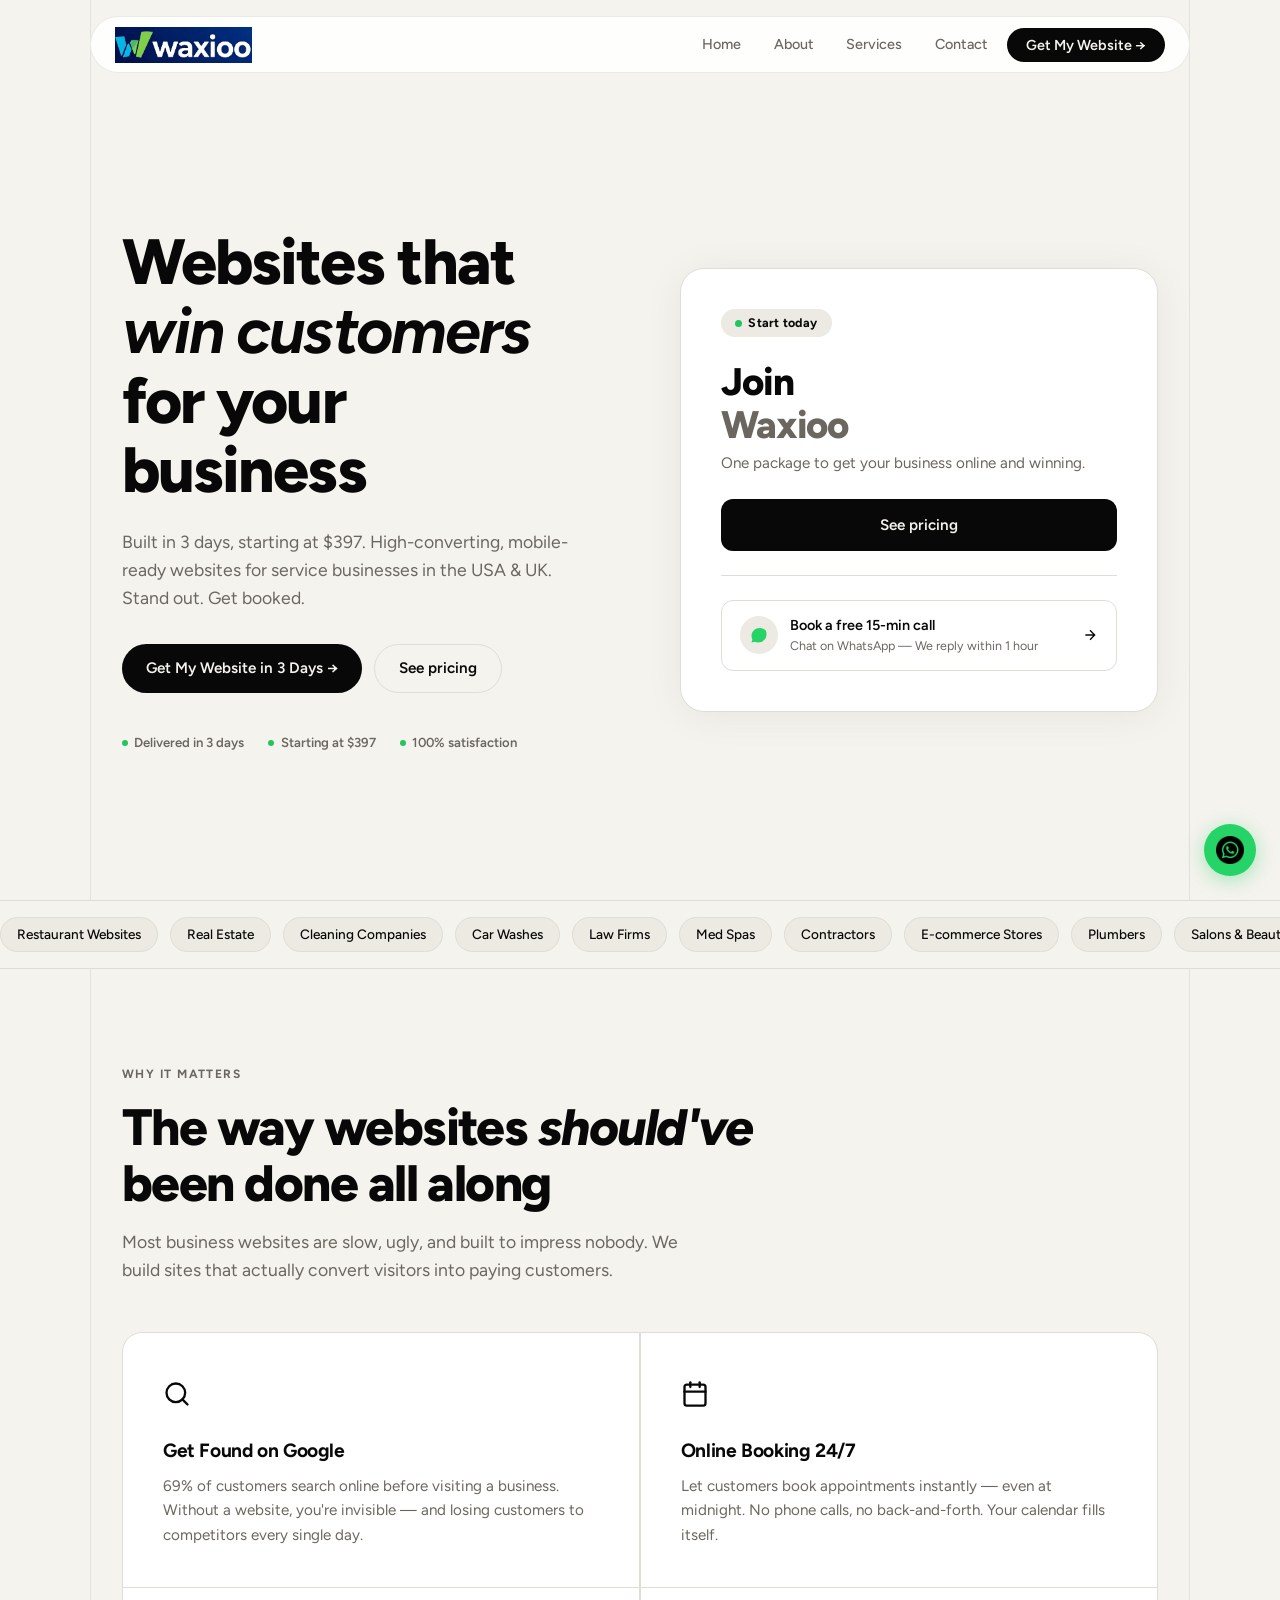
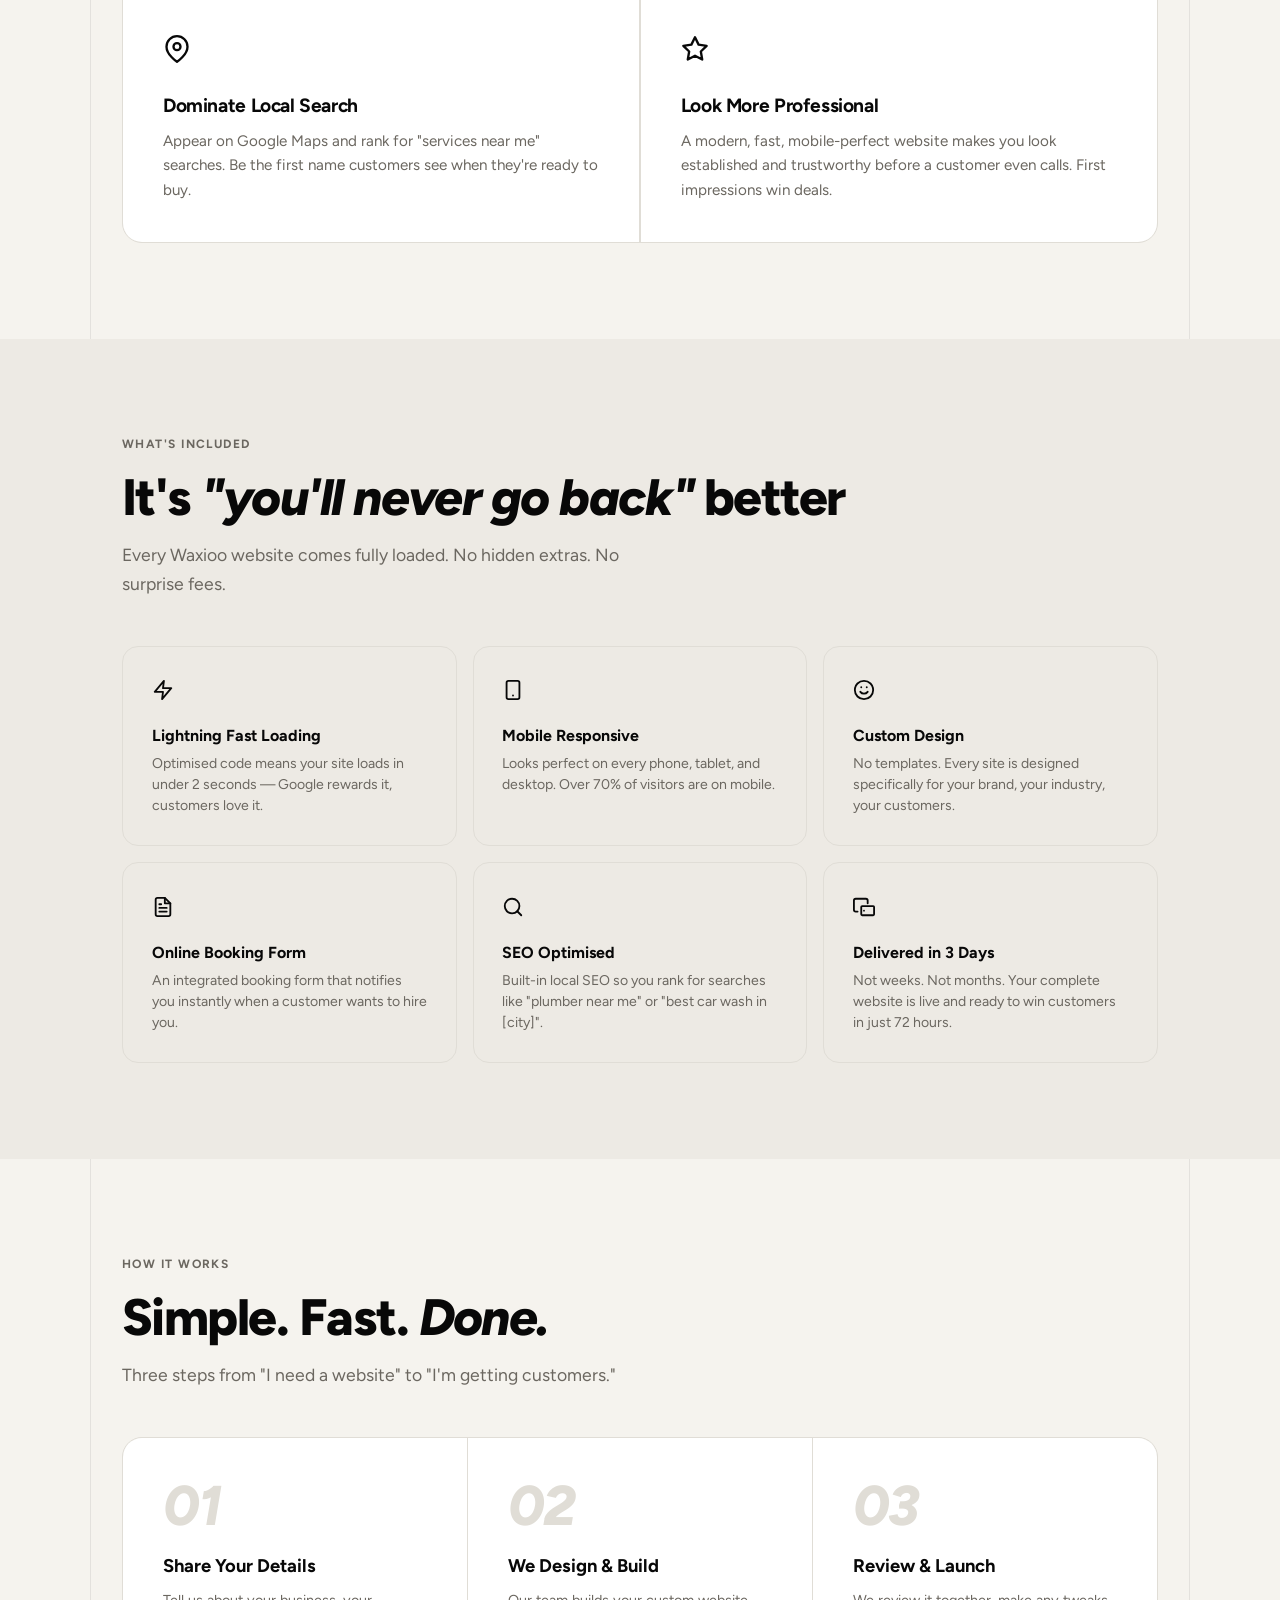
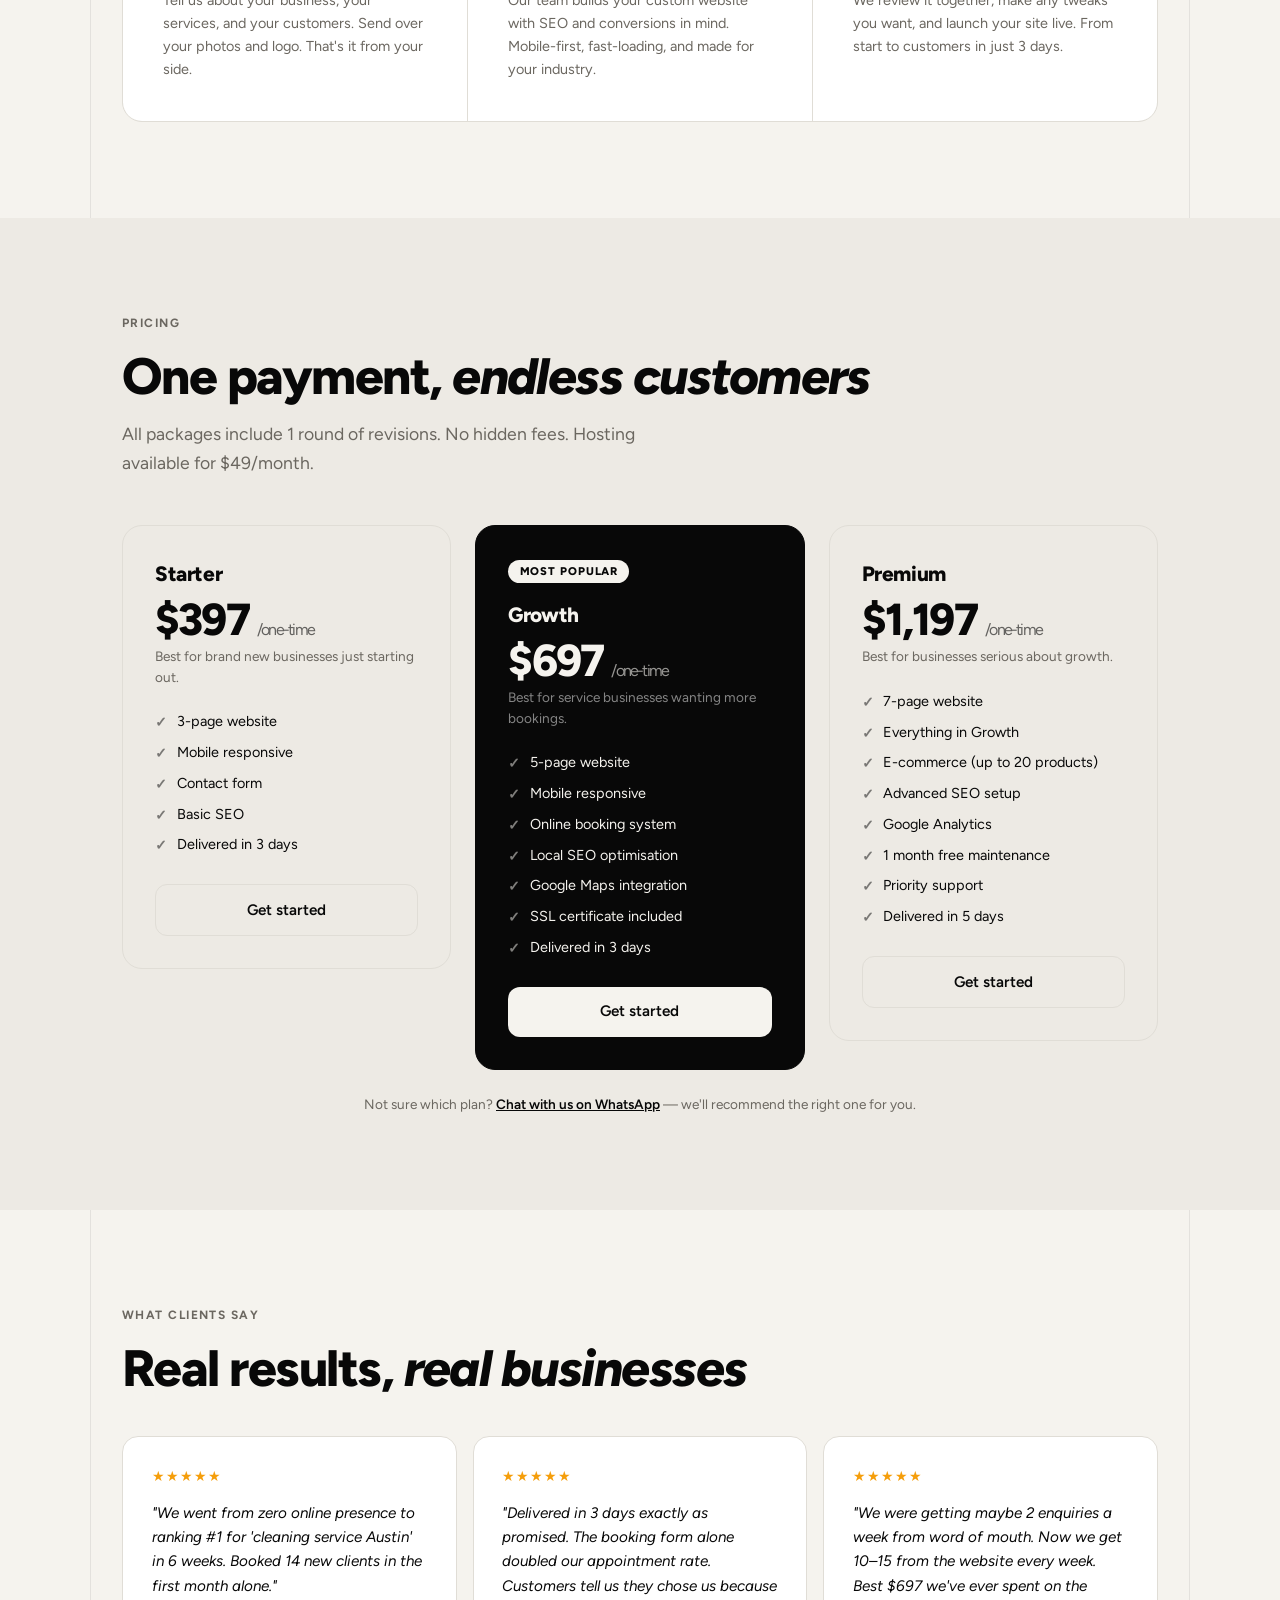
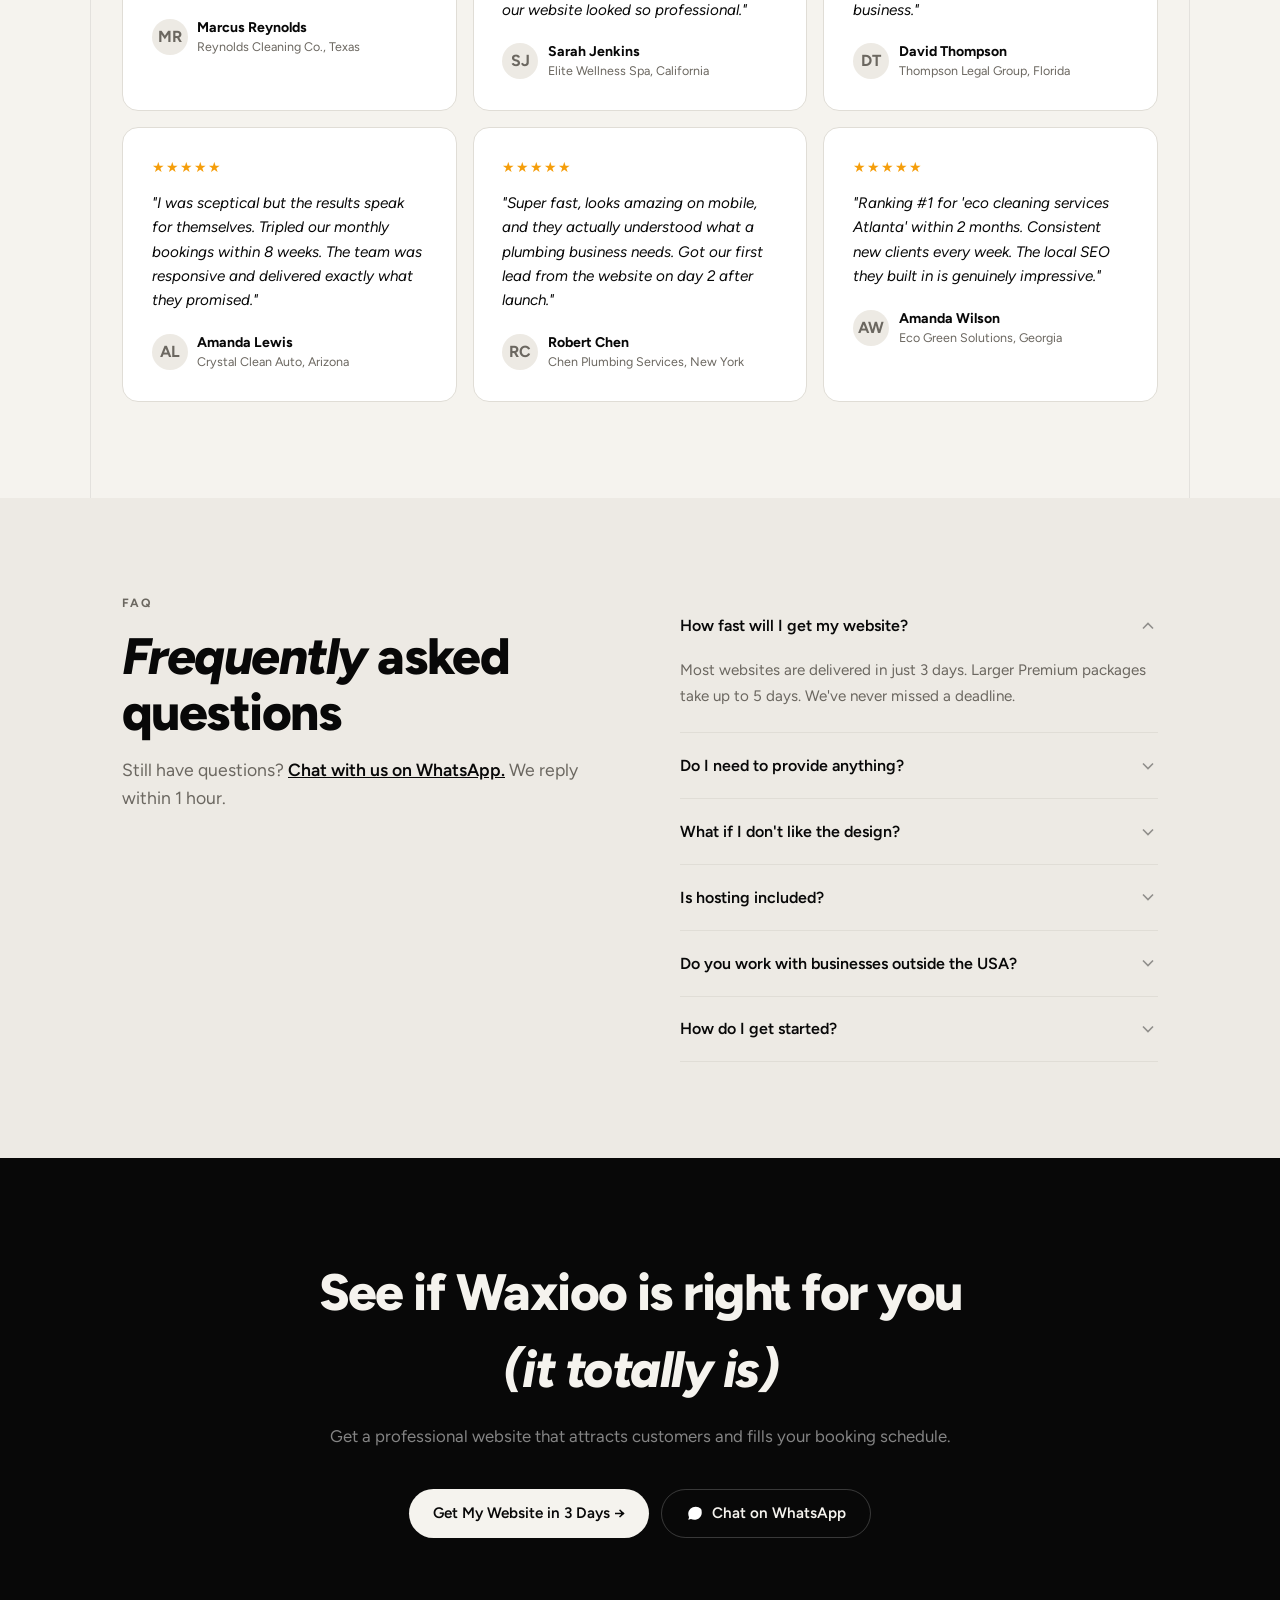
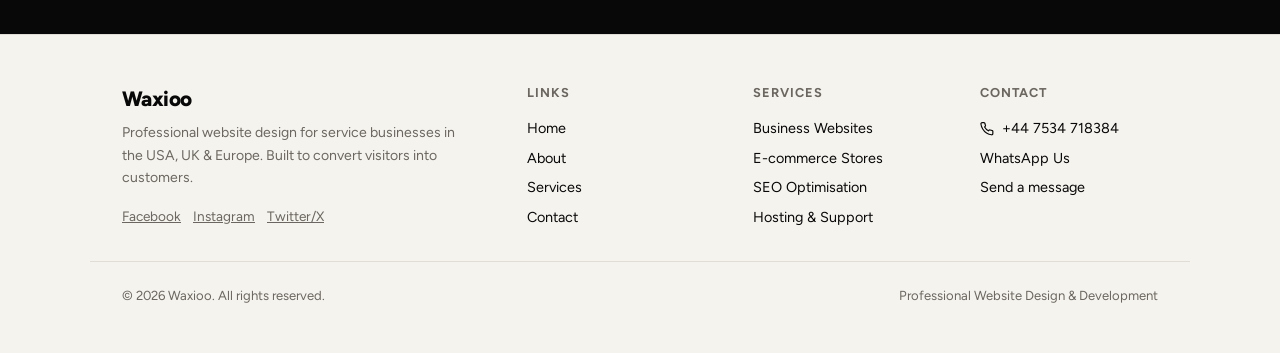
==== commit d9176984: "Add files via upload" ====
--- a/index.html
+++ b/index.html
@@ -1,687 +1,1438 @@
 <!DOCTYPE html>
 <html lang="en">
-
 <head>
-    <meta charset="UTF-8" />
-    <meta name="viewport" content="width=device-width, initial-scale=1.0" />
-
-    <meta name="description"
-        content="Transform your business with a professional, high-converting website. We build premium, mobile-responsive websites delivered in just 3 days." />
-    <meta name="keywords"
-        content="website design, website development, business website, professional web design, custom website, digital platform, small business website" />
-
-
-    <meta property="og:title" content="Waxioo | Premium Website Design Solutions for Any Business" />
-    <meta property="og:description"
-        content="Transform your business with a professional, high-converting website. We build premium, mobile-responsive websites delivered in just 3 days." />
-    <meta property="og:image" content="images/waxio-logo.webp" />
-    <meta property="og:url" content="https://waxioo.com" />
-    <meta name="twitter:card" content="summary_large_image" />
-
-    <title>Waxioo | Premium Website Design Solutions for Any Business</title>
-
-    <link rel="icon" href="favicon.png" type="image/png">
-    <link rel="apple-touch-icon" href="favicon.png">
-
-
-
-    <meta name="google-site-verification" content="google6d88c57a5e858270.html" />
-
-
-    <script type="application/ld+json">
-    {
-      "@context": "https://schema.org",
-      "@graph": [
-        {
-          "@type": "Organization",
-          "@id": "https://waxioo.com/#organization",
-          "name": "Waxioo",
-          "url": "https://waxioo.com",
-          "logo": {
-            "@type": "ImageObject",
-            "url": "https://waxioo.com/images/waxio-logo.webp",
-            "width": 180,
-            "height": 60
-          },
-          "sameAs": [
-            "https://wa.me/447534718384"
-          ]
-        },
-        {
-          "@type": "WebSite",
-          "@id": "https://waxioo.com/#website",
-          "url": "https://waxioo.com",
-          "name": "Waxioo",
-          "publisher": {
-            "@id": "https://waxioo.com/#organization"
-          }
-        },
-        {
-          "@type": "ProfessionalService",
-          "name": "Waxioo",
-          "image": "https://waxioo.com/images/waxio-logo.webp",
-          "@id": "https://waxioo.com/",
-          "url": "https://waxioo.com",
-          "telephone": "+447534718384",
-          "address": {
-            "@type": "PostalAddress",
-            "streetAddress": "Main Street",
-            "addressLocality": "Digital City",
-            "addressRegion": "ST",
-            "postalCode": "12345",
-            "addressCountry": "US"
-          },
-          "geo": {
-            "@type": "GeoCoordinates",
-            "latitude": 37.7749,
-            "longitude": -122.4194
-          },
-          "openingHoursSpecification": {
-            "@type": "OpeningHoursSpecification",
-            "dayOfWeek": [
-              "Monday",
-              "Tuesday",
-              "Wednesday",
-              "Thursday",
-              "Friday"
-            ],
-            "opens": "09:00",
-            "closes": "18:00"
-          },
-          "description": "Transform your business with a professional, high-converting website. We build premium, mobile-responsive websites delivered in just 3 days."
+  <meta charset="UTF-8" />
+  <meta name="viewport" content="width=device-width, initial-scale=1.0" />
+  <meta name="description" content="Get a high-converting website for your service business. Built in 3 days, starting at $397. Mobile-responsive, SEO-optimised, and delivered fast." />
+  <meta name="keywords" content="website design, website development, business website, professional web design, custom website, small business website" />
+  <meta property="og:title" content="Waxioo | Websites That Win Customers" />
+  <meta property="og:description" content="Get a high-converting website for your service business. Built in 3 days, starting at $397." />
+  <meta property="og:url" content="https://waxioo.com" />
+  <meta name="twitter:card" content="summary_large_image" />
+  <title>Waxioo | Websites That Win Customers</title>
+  <link rel="icon" href="favicon.png" type="image/png">
+  <link rel="apple-touch-icon" href="favicon.png">
+  <meta name="google-site-verification" content="google6d88c57a5e858270" />
+
+  <script async src="https://www.googletagmanager.com/gtag/js?id=G-94SELJ5WSD"></script>
+  <script>
+    window.dataLayer = window.dataLayer || [];
+    function gtag() { dataLayer.push(arguments); }
+    gtag('js', new Date());
+    gtag('config', 'G-94SELJ5WSD');
+  </script>
+
+  <link rel="preconnect" href="https://fonts.googleapis.com">
+  <link rel="preconnect" href="https://fonts.gstatic.com" crossorigin>
+  <link href="https://fonts.googleapis.com/css2?family=Figtree:ital,wght@0,300;0,400;0,500;0,600;0,700;0,800;1,400;1,600;1,700&display=swap" rel="stylesheet">
+
+  <style>
+    *, *::before, *::after { box-sizing: border-box; margin: 0; padding: 0; }
+
+    :root {
+      --black: #080808;
+      --white: #F5F3EE;
+      --white-pure: #ffffff;
+      --gray: #EDEAE4;
+      --gray2: #E0DDD6;
+      --muted: #6b6760;
+      --accent: #000;
+      --grid-line: rgba(0,0,0,0.07);
+      --max: 1100px;
+      --pad: 2rem;
+    }
+
+    html { scroll-behavior: smooth; }
+
+    body {
+      font-family: 'Figtree', -apple-system, sans-serif;
+      background: var(--white);
+      color: var(--black);
+      overflow-x: hidden;
+      line-height: 1.5;
+    }
+
+    /* ── GRID LINES ── */
+    .grid-wrap { position: relative; }
+    .grid-line-left,
+    .grid-line-right {
+      position: absolute;
+      top: 0; bottom: 0;
+      width: 1px;
+      background: var(--grid-line);
+      pointer-events: none;
+      z-index: 0;
+    }
+    .grid-line-left  { left: calc((100% - var(--max)) / 2); }
+    .grid-line-right { right: calc((100% - var(--max)) / 2); }
+
+    /* ── NAV ── */
+    .nav {
+      position: fixed;
+      top: 1rem;
+      left: 50%;
+      transform: translateX(-50%);
+      width: calc(100% - 3rem);
+      max-width: var(--max);
+      z-index: 1000;
+      background: rgba(255,255,255,0.88);
+      backdrop-filter: blur(20px);
+      -webkit-backdrop-filter: blur(20px);
+      border: 1px solid rgba(0,0,0,0.08);
+      border-radius: 100px;
+      padding: 0.6rem 1.5rem;
+      display: flex;
+      align-items: center;
+      justify-content: space-between;
+      gap: 1rem;
+    }
+
+    .nav-logo {
+      text-decoration: none;
+      display: flex;
+      align-items: center;
+    }
+    .nav-logo img {
+      height: 36px;
+      width: auto;
+      display: block;
+    }
+
+    .nav-links {
+      display: flex;
+      align-items: center;
+      gap: 0.25rem;
+      list-style: none;
+    }
+
+    .nav-links a {
+      text-decoration: none;
+      color: var(--muted);
+      font-size: 0.9rem;
+      font-weight: 500;
+      padding: 0.4rem 0.9rem;
+      border-radius: 100px;
+      transition: all 0.15s;
+    }
+
+    .nav-links a:hover { color: var(--black); background: var(--gray); }
+
+    .nav-cta {
+      background: var(--black) !important;
+      color: var(--white) !important;
+      font-weight: 600 !important;
+      padding: 0.5rem 1.2rem !important;
+    }
+
+    .nav-cta:hover { background: #333 !important; }
+
+    .menu-toggle {
+      display: none;
+      flex-direction: column;
+      gap: 5px;
+      background: none;
+      border: none;
+      cursor: pointer;
+      padding: 4px;
+      z-index: 1002;
+      position: relative;
+    }
+
+    .menu-toggle span {
+      display: block;
+      width: 22px;
+      height: 2px;
+      background: var(--black);
+      border-radius: 2px;
+      transition: all 0.3s;
+    }
+
+    /* ── HERO ── */
+    .hero {
+      min-height: 100vh;
+      display: flex;
+      align-items: center;
+      padding-top: 5rem;
+      position: relative;
+      overflow: hidden;
+    }
+
+    .hero-inner {
+      max-width: var(--max);
+      margin: 0 auto;
+      padding: 5rem var(--pad) 5rem;
+      display: grid;
+      grid-template-columns: 1fr 1fr;
+      gap: 5rem;
+      align-items: center;
+      width: 100%;
+      position: relative;
+      z-index: 1;
+    }
+
+    .hero-left h1 {
+      font-size: clamp(2.8rem, 5vw, 4.8rem);
+      font-weight: 800;
+      line-height: 1.08;
+      letter-spacing: -0.03em;
+      margin-bottom: 1.5rem;
+      color: var(--black);
+    }
+
+    .hero-left h1 em {
+      font-style: italic;
+      font-weight: 700;
+    }
+
+    .hero-left p {
+      color: var(--muted);
+      font-size: 1.1rem;
+      line-height: 1.6;
+      margin-bottom: 2rem;
+      font-weight: 400;
+    }
+
+    .hero-buttons {
+      display: flex;
+      gap: 0.75rem;
+      flex-wrap: wrap;
+      margin-bottom: 2.5rem;
+    }
+
+    .btn {
+      display: inline-flex;
+      align-items: center;
+      gap: 0.5rem;
+      padding: 0.75rem 1.5rem;
+      border-radius: 100px;
+      font-size: 0.95rem;
+      font-weight: 600;
+      text-decoration: none;
+      transition: all 0.15s ease;
+      white-space: nowrap;
+      font-family: inherit;
+      cursor: pointer;
+      border: none;
+    }
+
+    .btn-black { background: var(--black); color: var(--white); }
+    .btn-black:hover { background: #222; transform: translateY(-1px); }
+
+    .btn-outline {
+      background: transparent;
+      color: var(--black);
+      border: 1.5px solid var(--gray2);
+    }
+    .btn-outline:hover { background: var(--gray); border-color: #ccc; }
+
+    .trust-row {
+      display: flex;
+      gap: 1.5rem;
+      flex-wrap: wrap;
+    }
+
+    .trust-item {
+      display: flex;
+      align-items: center;
+      gap: 0.4rem;
+      font-size: 0.82rem;
+      font-weight: 600;
+      color: var(--muted);
+    }
+
+    .trust-item .dot {
+      width: 6px; height: 6px;
+      border-radius: 50%;
+      background: #22c55e;
+      flex-shrink: 0;
+    }
+
+    /* Hero card */
+    .hero-card {
+      background: var(--white-pure);
+      border: 1.5px solid var(--gray2);
+      border-radius: 24px;
+      padding: 2.5rem;
+      position: relative;
+      box-shadow: 0 4px 40px rgba(0,0,0,0.06);
+    }
+
+    .hero-card-badge {
+      display: inline-flex;
+      align-items: center;
+      gap: 6px;
+      background: var(--gray);
+      border-radius: 100px;
+      padding: 0.3rem 0.9rem;
+      font-size: 0.78rem;
+      font-weight: 700;
+      letter-spacing: 0.02em;
+      margin-bottom: 1.5rem;
+    }
+
+    .badge-dot {
+      width: 7px; height: 7px;
+      border-radius: 50%;
+      background: #22c55e;
+      animation: pulse 2s infinite;
+    }
+
+    @keyframes pulse {
+      0%, 100% { opacity: 1; transform: scale(1); }
+      50% { opacity: 0.6; transform: scale(1.3); }
+    }
+
+    .hero-card h2 {
+      font-size: 2.4rem;
+      font-weight: 800;
+      letter-spacing: -0.03em;
+      line-height: 1.1;
+      margin-bottom: 0.4rem;
+    }
+
+    .hero-card h2 span { color: var(--muted); }
+
+    .hero-card p {
+      color: var(--muted);
+      font-size: 0.95rem;
+      margin-bottom: 1.5rem;
+    }
+
+    .hero-card .btn { width: 100%; justify-content: center; border-radius: 12px; padding: 0.9rem; }
+
+    .card-divider {
+      height: 1px;
+      background: var(--gray2);
+      margin: 1.5rem 0;
+    }
+
+    .card-call {
+      display: flex;
+      align-items: center;
+      justify-content: space-between;
+      text-decoration: none;
+      color: var(--black);
+      padding: 0.9rem 1.1rem;
+      border: 1.5px solid var(--gray2);
+      border-radius: 12px;
+      transition: all 0.15s;
+    }
+
+    .card-call:hover { background: var(--gray); }
+
+    .card-call-left {
+      display: flex;
+      align-items: center;
+      gap: 0.8rem;
+    }
+
+    .card-call-icon {
+      width: 38px; height: 38px;
+      border-radius: 50%;
+      background: var(--gray);
+      display: flex;
+      align-items: center;
+      justify-content: center;
+      font-size: 18px;
+    }
+
+    .card-call-text { font-size: 0.9rem; font-weight: 600; }
+    .card-call-sub { font-size: 0.78rem; color: var(--muted); font-weight: 400; }
+
+    /* ── MARQUEE ── */
+    .marquee-section {
+      border-top: 1px solid var(--gray2);
+      border-bottom: 1px solid var(--gray2);
+      padding: 1rem 0;
+      overflow: hidden;
+      background: var(--white);
+    }
+
+    .marquee-track {
+      display: flex;
+      gap: 0.75rem;
+      animation: marquee 25s linear infinite;
+      width: max-content;
+    }
+
+    @keyframes marquee {
+      from { transform: translateX(0); }
+      to { transform: translateX(-50%); }
+    }
+
+    .pill {
+      background: var(--gray);
+      border: 1px solid var(--gray2);
+      border-radius: 100px;
+      padding: 0.4rem 1rem;
+      font-size: 0.85rem;
+      font-weight: 500;
+      color: var(--black);
+      white-space: nowrap;
+    }
+
+    /* ── SECTION BASE ── */
+    .section {
+      padding: 6rem 0;
+      position: relative;
+    }
+
+    .section-inner {
+      max-width: var(--max);
+      margin: 0 auto;
+      padding: 0 var(--pad);
+      position: relative;
+      z-index: 1;
+    }
+
+    .eyebrow {
+      font-size: 0.75rem;
+      font-weight: 700;
+      letter-spacing: 0.12em;
+      text-transform: uppercase;
+      color: var(--muted);
+      margin-bottom: 1rem;
+    }
+
+    .section-title {
+      font-size: clamp(2rem, 4vw, 3.5rem);
+      font-weight: 800;
+      letter-spacing: -0.03em;
+      line-height: 1.1;
+      margin-bottom: 1rem;
+    }
+
+    .section-title em { font-style: italic; }
+
+    .section-sub {
+      color: var(--muted);
+      font-size: 1.1rem;
+      max-width: 560px;
+      line-height: 1.6;
+      margin-bottom: 3rem;
+    }
+
+    /* ── WHY SECTION ── */
+    .why-grid {
+      display: grid;
+      grid-template-columns: repeat(2, 1fr);
+      gap: 1.5px;
+      background: var(--gray2);
+      border: 1.5px solid var(--gray2);
+      border-radius: 20px;
+      overflow: hidden;
+    }
+
+    .why-card {
+      background: var(--white-pure);
+      padding: 2.5rem;
+    }
+
+    .why-icon {
+      font-size: 2rem;
+      margin-bottom: 1rem;
+    }
+
+    .why-card h3 {
+      font-size: 1.2rem;
+      font-weight: 700;
+      margin-bottom: 0.5rem;
+      letter-spacing: -0.02em;
+    }
+
+    .why-card p {
+      font-size: 0.95rem;
+      color: var(--muted);
+      line-height: 1.6;
+      margin: 0;
+    }
+
+    /* ── BENEFITS ── */
+    .benefits-grid {
+      display: grid;
+      grid-template-columns: repeat(3, 1fr);
+      gap: 1rem;
+      margin-top: 3rem;
+    }
+
+    .benefit-card {
+      border: 1.5px solid var(--gray2);
+      border-radius: 16px;
+      padding: 1.8rem;
+      transition: border-color 0.2s, box-shadow 0.2s;
+    }
+
+    .benefit-card:hover {
+      border-color: #ccc;
+      box-shadow: 0 4px 20px rgba(0,0,0,0.06);
+    }
+
+    .benefit-icon {
+      font-size: 1.5rem;
+      margin-bottom: 0.8rem;
+    }
+
+    .benefit-card h3 {
+      font-size: 1rem;
+      font-weight: 700;
+      margin-bottom: 0.3rem;
+    }
+
+    .benefit-card p {
+      font-size: 0.88rem;
+      color: var(--muted);
+      margin: 0;
+      line-height: 1.5;
+    }
+
+    /* ── HOW IT WORKS ── */
+    .hiw-grid {
+      display: grid;
+      grid-template-columns: repeat(3, 1fr);
+      gap: 1px;
+      background: var(--gray2);
+      border: 1.5px solid var(--gray2);
+      border-radius: 20px;
+      overflow: hidden;
+    }
+
+    .hiw-card {
+      background: var(--white-pure);
+      padding: 2.5rem;
+      position: relative;
+    }
+
+    .hiw-num {
+      font-size: 3.5rem;
+      font-weight: 800;
+      color: var(--gray2);
+      line-height: 1;
+      margin-bottom: 1.2rem;
+      font-style: italic;
+      letter-spacing: -0.03em;
+    }
+
+    .hiw-card h3 {
+      font-size: 1.15rem;
+      font-weight: 700;
+      margin-bottom: 0.5rem;
+    }
+
+    .hiw-card p {
+      font-size: 0.9rem;
+      color: var(--muted);
+      margin: 0;
+      line-height: 1.6;
+    }
+
+    /* ── PRICING ── */
+    .pricing-grid {
+      display: grid;
+      grid-template-columns: repeat(3, 1fr);
+      gap: 1.5rem;
+      align-items: start;
+    }
+
+    .pricing-card {
+      border: 1.5px solid var(--gray2);
+      border-radius: 20px;
+      padding: 2rem;
+      position: relative;
+    }
+
+    .pricing-card.featured {
+      background: var(--black);
+      border-color: var(--black);
+      color: var(--white);
+    }
+
+    .pricing-badge {
+      display: inline-block;
+      background: var(--white);
+      color: var(--black);
+      font-size: 0.7rem;
+      font-weight: 800;
+      letter-spacing: 0.08em;
+      text-transform: uppercase;
+      padding: 0.2rem 0.7rem;
+      border-radius: 100px;
+      margin-bottom: 1rem;
+    }
+
+    .pricing-name {
+      font-size: 1.3rem;
+      font-weight: 800;
+      margin-bottom: 0.5rem;
+      letter-spacing: -0.02em;
+    }
+
+    .pricing-price {
+      font-size: 2.8rem;
+      font-weight: 800;
+      letter-spacing: -0.04em;
+      line-height: 1;
+      margin-bottom: 0.3rem;
+    }
+
+    .pricing-price span {
+      font-size: 1rem;
+      font-weight: 400;
+      opacity: 0.6;
+    }
+
+    .pricing-desc {
+      font-size: 0.85rem;
+      color: var(--muted);
+      margin-bottom: 1.5rem;
+    }
+
+    .pricing-card.featured .pricing-desc { color: rgba(255,255,255,0.5); }
+
+    .pricing-features {
+      list-style: none;
+      display: flex;
+      flex-direction: column;
+      gap: 0.6rem;
+      margin-bottom: 1.8rem;
+    }
+
+    .pricing-features li {
+      display: flex;
+      align-items: flex-start;
+      gap: 0.6rem;
+      font-size: 0.9rem;
+      line-height: 1.4;
+    }
+
+    .pricing-features li::before {
+      content: "✓";
+      font-weight: 700;
+      flex-shrink: 0;
+      margin-top: 1px;
+      opacity: 0.5;
+    }
+
+    .pricing-card .btn {
+      width: 100%;
+      justify-content: center;
+      border-radius: 12px;
+      padding: 0.85rem;
+    }
+
+    .pricing-card.featured .btn { background: var(--white); color: var(--black); }
+    .pricing-card.featured .btn:hover { background: #eee; }
+
+    .pricing-card:not(.featured) .btn {
+      background: transparent;
+      border: 1.5px solid var(--gray2);
+      color: var(--black);
+    }
+    .pricing-card:not(.featured) .btn:hover { background: var(--gray); }
+
+    .pricing-note {
+      text-align: center;
+      font-size: 0.85rem;
+      color: var(--muted);
+      margin-top: 1.5rem;
+    }
+
+    /* ── TESTIMONIALS ── */
+    .testimonials-grid {
+      display: grid;
+      grid-template-columns: repeat(3, 1fr);
+      gap: 1rem;
+    }
+
+    .testi-card {
+      border: 1.5px solid var(--gray2);
+      border-radius: 16px;
+      padding: 1.8rem;
+      background: var(--white-pure);
+    }
+
+    .testi-stars {
+      color: #f59e0b;
+      font-size: 0.9rem;
+      margin-bottom: 0.8rem;
+      letter-spacing: 1px;
+    }
+
+    .testi-text {
+      font-size: 0.95rem;
+      line-height: 1.6;
+      color: var(--black);
+      margin-bottom: 1.2rem;
+      font-style: italic;
+    }
+
+    .testi-author {
+      display: flex;
+      align-items: center;
+      gap: 0.6rem;
+    }
+
+    .testi-avatar {
+      width: 36px; height: 36px;
+      border-radius: 50%;
+      background: var(--gray);
+      display: flex;
+      align-items: center;
+      justify-content: center;
+      font-size: 1rem;
+      flex-shrink: 0;
+      font-weight: 700;
+      color: var(--muted);
+    }
+
+    .testi-name { font-size: 0.88rem; font-weight: 700; }
+    .testi-biz { font-size: 0.78rem; color: var(--muted); }
+
+    /* ── FAQ ── */
+    .faq-list { display: flex; flex-direction: column; }
+
+    .faq-item { border-bottom: 1px solid var(--gray2); }
+
+    .faq-q {
+      width: 100%;
+      background: none;
+      border: none;
+      text-align: left;
+      font-family: inherit;
+      font-size: 1rem;
+      font-weight: 600;
+      cursor: pointer;
+      padding: 1.4rem 0;
+      display: flex;
+      justify-content: space-between;
+      align-items: center;
+      gap: 1rem;
+      color: var(--black);
+      transition: color 0.15s;
+    }
+
+    .faq-q:hover { color: #444; }
+
+    .faq-arrow {
+      width: 20px; height: 20px;
+      flex-shrink: 0;
+      transition: transform 0.3s;
+      opacity: 0.4;
+    }
+
+    .faq-item.open .faq-arrow { transform: rotate(180deg); }
+
+    .faq-a {
+      display: none;
+      padding-bottom: 1.4rem;
+      font-size: 0.95rem;
+      color: var(--muted);
+      line-height: 1.7;
+    }
+
+    .faq-item.open .faq-a { display: block; }
+
+    /* ── CTA BOTTOM ── */
+    .cta-section {
+      background: var(--black);
+      color: var(--white);
+      padding: 6rem 0;
+      text-align: center;
+      position: relative;
+      overflow: hidden;
+    }
+
+    .cta-section h2 {
+      font-size: clamp(2rem, 4vw, 3.5rem);
+      font-weight: 800;
+      letter-spacing: -0.03em;
+      margin-bottom: 1rem;
+      color: var(--white);
+    }
+
+    .cta-section h2 em { font-style: italic; }
+
+    .cta-section p {
+      color: rgba(255,255,255,0.5);
+      font-size: 1.05rem;
+      margin-bottom: 2.5rem;
+    }
+
+    .cta-buttons {
+      display: flex;
+      gap: 0.75rem;
+      justify-content: center;
+      flex-wrap: wrap;
+    }
+
+    .btn-white { background: var(--white); color: var(--black); }
+    .btn-white:hover { background: #eee; transform: translateY(-1px); }
+
+    .btn-ghost {
+      background: transparent;
+      color: var(--white);
+      border: 1.5px solid rgba(255,255,255,0.2);
+    }
+    .btn-ghost:hover { border-color: rgba(255,255,255,0.5); }
+
+    /* ── FOOTER ── */
+    .footer {
+      border-top: 1px solid var(--gray2);
+      padding: 3rem 0;
+    }
+
+    .footer-inner {
+      max-width: var(--max);
+      margin: 0 auto;
+      padding: 0 var(--pad);
+      display: grid;
+      grid-template-columns: 2fr 1fr 1fr 1fr;
+      gap: 3rem;
+    }
+
+    .footer-brand h3 {
+      font-size: 1.3rem;
+      font-weight: 800;
+      letter-spacing: -0.03em;
+      margin-bottom: 0.5rem;
+    }
+
+    .footer-brand p {
+      font-size: 0.88rem;
+      color: var(--muted);
+      line-height: 1.6;
+      margin-bottom: 1rem;
+    }
+
+    .footer-col h4 {
+      font-size: 0.8rem;
+      font-weight: 700;
+      letter-spacing: 0.08em;
+      text-transform: uppercase;
+      color: var(--muted);
+      margin-bottom: 1rem;
+    }
+
+    .footer-col ul { list-style: none; display: flex; flex-direction: column; gap: 0.5rem; }
+
+    .footer-col ul li a {
+      text-decoration: none;
+      font-size: 0.9rem;
+      color: var(--black);
+      transition: color 0.15s;
+    }
+
+    .footer-col ul li a:hover { color: var(--muted); }
+    .footer-col ul li { font-size: 0.9rem; color: var(--black); }
+
+    .footer-bottom {
+      max-width: var(--max);
+      margin: 2rem auto 0;
+      padding: 1.5rem var(--pad) 0;
+      border-top: 1px solid var(--gray2);
+      display: flex;
+      justify-content: space-between;
+      align-items: center;
+      font-size: 0.82rem;
+      color: var(--muted);
+    }
+
+    /* ── WHATSAPP FLOAT ── */
+    .wa-float {
+      position: fixed;
+      bottom: 1.5rem;
+      right: 1.5rem;
+      z-index: 999;
+      width: 52px; height: 52px;
+      background: #25d366;
+      border-radius: 50%;
+      display: flex;
+      align-items: center;
+      justify-content: center;
+      box-shadow: 0 4px 20px rgba(37,211,102,0.4);
+      transition: transform 0.2s;
+    }
+
+    .wa-float:hover { transform: scale(1.08); }
+    .wa-float img { width: 28px; height: 28px; }
+
+    .wa-tooltip {
+      position: absolute;
+      right: 60px;
+      background: var(--black);
+      color: var(--white);
+      font-size: 0.78rem;
+      font-weight: 600;
+      padding: 0.4rem 0.8rem;
+      border-radius: 8px;
+      white-space: nowrap;
+      opacity: 0;
+      pointer-events: none;
+      transition: opacity 0.2s;
+    }
+
+    .wa-float:hover .wa-tooltip { opacity: 1; }
+
+    /* ── MOBILE ── */
+    @media (max-width: 768px) {
+      .nav-links { display: none; }
+      .menu-toggle { display: flex; }
+
+     .nav-links.active {
+  display: flex !important;
+  flex-direction: column;
+  position: absolute;
+  top: calc(100% + 0.5rem);
+  left: 0; right: 0;
+  background: var(--white-pure);
+  align-items: center;
+  justify-content: flex-start;
+  padding: 1.5rem;
+  gap: 0.5rem;
+  z-index: 1001;
+  list-style: none;
+  border-radius: 16px;
+  border: 1px solid var(--gray2);
+  box-shadow: 0 8px 30px rgba(0,0,0,0.08);
+}
+
+      .nav-links.active a { font-size: 1.2rem; padding: 0.6rem 1.5rem; }
+
+      .hero-inner { grid-template-columns: 1fr; gap: 2rem; padding-top: 6rem; padding-bottom: 3rem; }
+      .hero-left h1 { font-size: clamp(2.2rem, 7vw, 3.5rem); }
+      .hero-card { padding: 1.8rem; }
+      .hero-buttons { flex-direction: column; }
+      .hero-buttons .btn { width: 100%; justify-content: center; }
+      .why-grid { grid-template-columns: 1fr; }
+      .benefits-grid { grid-template-columns: 1fr 1fr; }
+      .hiw-grid { grid-template-columns: 1fr; }
+      .pricing-grid { grid-template-columns: 1fr; }
+      .testimonials-grid { grid-template-columns: 1fr; }
+      .section { padding: 4rem 0; }
+      .faq-list { margin-top: 0; }
+      div[style*="grid-template-columns:1fr 1fr"] { grid-template-columns: 1fr !important; gap: 2rem !important; }
+      .footer-inner { grid-template-columns: 1fr 1fr; gap: 2rem; }
+      .footer-bottom { flex-direction: column; gap: 0.5rem; text-align: center; }
+      .grid-line-left, .grid-line-right { display: none; }
+    }
+
+    @media (max-width: 480px) {
+      .benefits-grid { grid-template-columns: 1fr; }
+      .footer-inner { grid-template-columns: 1fr; }
+      .trust-row { gap: 0.75rem; }
+      .section-inner { padding: 0 1.25rem; }
+    }
+
+    /* ── REVEAL ANIMATION ── */
+    .reveal {
+      opacity: 0;
+      transform: translateY(24px);
+      transition: opacity 0.7s ease, transform 0.7s ease;
+    }
+    .reveal.active { opacity: 1; transform: translateY(0); }
+    .delay-1 { transition-delay: 0.1s; }
+    .delay-2 { transition-delay: 0.2s; }
+    .delay-3 { transition-delay: 0.3s; }
+    .delay-4 { transition-delay: 0.4s; }
+  </style>
+</head>
+
+<body>
+
+  <!-- NAV -->
+  <nav class="nav" id="header">
+    <a href="/" class="nav-logo"><img src="images/waxio-logo.jpg" alt="Waxioo"></a>
+    <button class="menu-toggle" id="menuToggle" aria-label="Toggle menu">
+      <span></span><span></span><span></span>
+    </button>
+    <ul class="nav-links" id="navMenu">
+      <li><a href="/">Home</a></li>
+      <li><a href="about/">About</a></li>
+      <li><a href="services/">Services</a></li>
+      <li><a href="contact/">Contact</a></li>
+      <li><a href="contact/" class="nav-cta">Get My Website →</a></li>
+    </ul>
+  </nav>
+
+  <!-- WHATSAPP FLOAT -->
+  <a href="https://wa.me/447534718384?text=Hi!%20I'm%20interested%20in%20a%20business%20website" class="wa-float" target="_blank" rel="noopener">
+    <span class="wa-tooltip">Chat — We reply within 1 hour</span>
+    <img src="images/whatsapp.png" alt="WhatsApp">
+  </a>
+
+  <!-- HERO -->
+  <section class="hero grid-wrap">
+    <div class="grid-line-left"></div>
+    <div class="grid-line-right"></div>
+    <div class="hero-inner">
+      <div class="hero-left">
+        <h1 class="reveal">Websites that <em>win customers</em> for your business</h1>
+        <p class="reveal delay-1">Built in 3 days, starting at $397. High-converting, mobile-ready websites for service businesses in the USA &amp; UK. Stand out. Get booked.</p>
+        <div class="hero-buttons reveal delay-2">
+          <a href="contact/" class="btn btn-black">Get My Website in 3 Days →</a>
+          <a href="#pricing" class="btn btn-outline">See pricing</a>
+        </div>
+        <div class="trust-row reveal delay-3">
+          <div class="trust-item"><span class="dot"></span> Delivered in 3 days</div>
+          <div class="trust-item"><span class="dot"></span> Starting at $397</div>
+          <div class="trust-item"><span class="dot"></span> 100% satisfaction</div>
+        </div>
+      </div>
+
+      <div class="hero-card reveal delay-2">
+        <div class="hero-card-badge">
+          <span class="badge-dot"></span>
+          Start today
+        </div>
+        <h2>Join<br><span>Waxioo</span></h2>
+        <p>One package to get your business online and winning.</p>
+        <a href="#pricing" class="btn btn-black">See pricing</a>
+        <div class="card-divider"></div>
+        <a href="https://wa.me/447534718384" class="card-call" target="_blank" rel="noopener">
+          <div class="card-call-left">
+            <div class="card-call-icon">
+              <svg width="20" height="20" viewBox="0 0 24 24" fill="none" xmlns="http://www.w3.org/2000/svg"><path d="M21 11.5C21 16.75 16.52 21 11 21C9.43 21 7.94 20.63 6.61 20L3 21L4.06 17.67C3.4 16.31 3 14.75 3 13.1C3 7.85 7.48 3.6 13 3.6C15.66 3.6 18.06 4.64 19.8 6.33C20.87 7.37 21 10.05 21 11.5Z" fill="#25d366"/></svg>
+            </div>
+            <div>
+              <div class="card-call-text">Book a free 15-min call</div>
+              <div class="card-call-sub">Chat on WhatsApp — We reply within 1 hour</div>
+            </div>
+          </div>
+          <svg width="16" height="16" viewBox="0 0 24 24" fill="none" stroke="currentColor" stroke-width="2"><path d="M5 12h14M12 5l7 7-7 7"/></svg>
+        </a>
+      </div>
+    </div>
+  </section>
+
+  <!-- MARQUEE -->
+  <div class="marquee-section">
+    <div class="marquee-track">
+      <span class="pill">Restaurant Websites</span>
+      <span class="pill">Real Estate</span>
+      <span class="pill">Cleaning Companies</span>
+      <span class="pill">Car Washes</span>
+      <span class="pill">Law Firms</span>
+      <span class="pill">Med Spas</span>
+      <span class="pill">Contractors</span>
+      <span class="pill">E-commerce Stores</span>
+      <span class="pill">Plumbers</span>
+      <span class="pill">Salons & Beauty</span>
+      <span class="pill">Coaching & Consulting</span>
+      <span class="pill">Fitness Studios</span>
+      <span class="pill">Restaurant Websites</span>
+      <span class="pill">Real Estate</span>
+      <span class="pill">Cleaning Companies</span>
+      <span class="pill">Car Washes</span>
+      <span class="pill">Law Firms</span>
+      <span class="pill">Med Spas</span>
+      <span class="pill">Contractors</span>
+      <span class="pill">E-commerce Stores</span>
+      <span class="pill">Plumbers</span>
+      <span class="pill">Salons & Beauty</span>
+      <span class="pill">Coaching & Consulting</span>
+      <span class="pill">Fitness Studios</span>
+    </div>
+  </div>
+
+  <!-- WHY YOU NEED A WEBSITE -->
+  <section class="section grid-wrap">
+    <div class="grid-line-left"></div>
+    <div class="grid-line-right"></div>
+    <div class="section-inner">
+      <div class="eyebrow reveal">Why it matters</div>
+      <h2 class="section-title reveal delay-1">The way websites <em>should've</em><br>been done all along</h2>
+      <p class="section-sub reveal delay-2">Most business websites are slow, ugly, and built to impress nobody. We build sites that actually convert visitors into paying customers.</p>
+      <div class="why-grid reveal delay-2">
+        <div class="why-card">
+          <div class="why-icon"><svg width="28" height="28" viewBox="0 0 24 24" fill="none" stroke="currentColor" stroke-width="2" stroke-linecap="round" stroke-linejoin="round"><circle cx="11" cy="11" r="8"/><line x1="21" y1="21" x2="16.65" y2="16.65"/></svg></div>
+          <h3>Get Found on Google</h3>
+          <p>69% of customers search online before visiting a business. Without a website, you're invisible — and losing customers to competitors every single day.</p>
+        </div>
+        <div class="why-card">
+          <div class="why-icon"><svg width="28" height="28" viewBox="0 0 24 24" fill="none" stroke="currentColor" stroke-width="2" stroke-linecap="round" stroke-linejoin="round"><rect x="3" y="4" width="18" height="18" rx="2" ry="2"/><line x1="16" y1="2" x2="16" y2="6"/><line x1="8" y1="2" x2="8" y2="6"/><line x1="3" y1="10" x2="21" y2="10"/></svg></div>
+          <h3>Online Booking 24/7</h3>
+          <p>Let customers book appointments instantly — even at midnight. No phone calls, no back-and-forth. Your calendar fills itself.</p>
+        </div>
+        <div class="why-card">
+          <div class="why-icon"><svg width="28" height="28" viewBox="0 0 24 24" fill="none" stroke="currentColor" stroke-width="2" stroke-linecap="round" stroke-linejoin="round"><path d="M21 10c0 7-9 13-9 13S3 17 3 10a9 9 0 0 1 18 0z"/><circle cx="12" cy="10" r="3"/></svg></div>
+          <h3>Dominate Local Search</h3>
+          <p>Appear on Google Maps and rank for "services near me" searches. Be the first name customers see when they're ready to buy.</p>
+        </div>
+        <div class="why-card">
+          <div class="why-icon"><svg width="28" height="28" viewBox="0 0 24 24" fill="none" stroke="currentColor" stroke-width="2" stroke-linecap="round" stroke-linejoin="round"><polygon points="12 2 15.09 8.26 22 9.27 17 14.14 18.18 21.02 12 17.77 5.82 21.02 7 14.14 2 9.27 8.91 8.26 12 2"/></svg></div>
+          <h3>Look More Professional</h3>
+          <p>A modern, fast, mobile-perfect website makes you look established and trustworthy before a customer even calls. First impressions win deals.</p>
+        </div>
+      </div>
+    </div>
+  </section>
+
+  <!-- WHAT YOU GET -->
+  <section class="section" style="background: var(--gray);">
+    <div class="section-inner">
+      <div class="eyebrow reveal">What's included</div>
+      <h2 class="section-title reveal delay-1">It's <em>"you'll never go back"</em> better</h2>
+      <p class="section-sub reveal delay-2">Every Waxioo website comes fully loaded. No hidden extras. No surprise fees.</p>
+      <div class="benefits-grid">
+        <div class="benefit-card reveal delay-1">
+          <div class="benefit-icon"><svg width="22" height="22" viewBox="0 0 24 24" fill="none" stroke="currentColor" stroke-width="2" stroke-linecap="round" stroke-linejoin="round"><polygon points="13 2 3 14 12 14 11 22 21 10 12 10 13 2"/></svg></div>
+          <h3>Lightning Fast Loading</h3>
+          <p>Optimised code means your site loads in under 2 seconds — Google rewards it, customers love it.</p>
+        </div>
+        <div class="benefit-card reveal delay-2">
+          <div class="benefit-icon"><svg width="22" height="22" viewBox="0 0 24 24" fill="none" stroke="currentColor" stroke-width="2" stroke-linecap="round" stroke-linejoin="round"><rect x="5" y="2" width="14" height="20" rx="2" ry="2"/><line x1="12" y1="18" x2="12.01" y2="18"/></svg></div>
+          <h3>Mobile Responsive</h3>
+          <p>Looks perfect on every phone, tablet, and desktop. Over 70% of visitors are on mobile.</p>
+        </div>
+        <div class="benefit-card reveal delay-3">
+          <div class="benefit-icon"><svg width="22" height="22" viewBox="0 0 24 24" fill="none" stroke="currentColor" stroke-width="2" stroke-linecap="round" stroke-linejoin="round"><circle cx="12" cy="12" r="10"/><path d="M8 14s1.5 2 4 2 4-2 4-2"/><line x1="9" y1="9" x2="9.01" y2="9"/><line x1="15" y1="9" x2="15.01" y2="9"/></svg></div>
+          <h3>Custom Design</h3>
+          <p>No templates. Every site is designed specifically for your brand, your industry, your customers.</p>
+        </div>
+        <div class="benefit-card reveal delay-1">
+          <div class="benefit-icon"><svg width="22" height="22" viewBox="0 0 24 24" fill="none" stroke="currentColor" stroke-width="2" stroke-linecap="round" stroke-linejoin="round"><path d="M14 2H6a2 2 0 0 0-2 2v16a2 2 0 0 0 2 2h12a2 2 0 0 0 2-2V8z"/><polyline points="14 2 14 8 20 8"/><line x1="16" y1="13" x2="8" y2="13"/><line x1="16" y1="17" x2="8" y2="17"/><polyline points="10 9 9 9 8 9"/></svg></div>
+          <h3>Online Booking Form</h3>
+          <p>An integrated booking form that notifies you instantly when a customer wants to hire you.</p>
+        </div>
+        <div class="benefit-card reveal delay-2">
+          <div class="benefit-icon"><svg width="22" height="22" viewBox="0 0 24 24" fill="none" stroke="currentColor" stroke-width="2" stroke-linecap="round" stroke-linejoin="round"><circle cx="11" cy="11" r="8"/><line x1="21" y1="21" x2="16.65" y2="16.65"/></svg></div>
+          <h3>SEO Optimised</h3>
+          <p>Built-in local SEO so you rank for searches like "plumber near me" or "best car wash in [city]".</p>
+        </div>
+        <div class="benefit-card reveal delay-3">
+          <div class="benefit-icon"><svg width="22" height="22" viewBox="0 0 24 24" fill="none" stroke="currentColor" stroke-width="2" stroke-linecap="round" stroke-linejoin="round"><path d="M5 17H3a2 2 0 0 1-2-2V5a2 2 0 0 1 2-2h11a2 2 0 0 1 2 2v3"/><rect x="9" y="11" width="14" height="10" rx="1"/><line x1="12" y1="16" x2="12" y2="16"/></svg></div>
+          <h3>Delivered in 3 Days</h3>
+          <p>Not weeks. Not months. Your complete website is live and ready to win customers in just 72 hours.</p>
+        </div>
+      </div>
+    </div>
+  </section>
+
+  <!-- HOW IT WORKS -->
+  <section class="section grid-wrap">
+    <div class="grid-line-left"></div>
+    <div class="grid-line-right"></div>
+    <div class="section-inner">
+      <div class="eyebrow reveal">How it works</div>
+      <h2 class="section-title reveal delay-1">Simple. Fast. <em>Done.</em></h2>
+      <p class="section-sub reveal delay-2">Three steps from "I need a website" to "I'm getting customers."</p>
+      <div class="hiw-grid reveal delay-2">
+        <div class="hiw-card">
+          <div class="hiw-num">01</div>
+          <h3>Share Your Details</h3>
+          <p>Tell us about your business, your services, and your customers. Send over your photos and logo. That's it from your side.</p>
+        </div>
+        <div class="hiw-card">
+          <div class="hiw-num">02</div>
+          <h3>We Design & Build</h3>
+          <p>Our team builds your custom website with SEO and conversions in mind. Mobile-first, fast-loading, and made for your industry.</p>
+        </div>
+        <div class="hiw-card">
+          <div class="hiw-num">03</div>
+          <h3>Review & Launch</h3>
+          <p>We review it together, make any tweaks you want, and launch your site live. From start to customers in just 3 days.</p>
+        </div>
+      </div>
+    </div>
+  </section>
+
+  <!-- PRICING -->
+  <section class="section" id="pricing" style="background: var(--gray);">
+    <div class="section-inner">
+      <div class="eyebrow reveal">Pricing</div>
+      <h2 class="section-title reveal delay-1">One payment, <em>endless customers</em></h2>
+      <p class="section-sub reveal delay-2">All packages include 1 round of revisions. No hidden fees. Hosting available for $49/month.</p>
+      <div class="pricing-grid">
+        <div class="pricing-card reveal delay-1">
+          <div class="pricing-name">Starter</div>
+          <div class="pricing-price">$397 <span>/one-time</span></div>
+          <div class="pricing-desc">Best for brand new businesses just starting out.</div>
+          <ul class="pricing-features">
+            <li>3-page website</li>
+            <li>Mobile responsive</li>
+            <li>Contact form</li>
+            <li>Basic SEO</li>
+            <li>Delivered in 3 days</li>
+          </ul>
+          <a href="contact/" class="btn">Get started</a>
+        </div>
+
+        <div class="pricing-card featured reveal delay-2">
+          <div class="pricing-badge">Most Popular</div>
+          <div class="pricing-name">Growth</div>
+          <div class="pricing-price">$697 <span>/one-time</span></div>
+          <div class="pricing-desc">Best for service businesses wanting more bookings.</div>
+          <ul class="pricing-features">
+            <li>5-page website</li>
+            <li>Mobile responsive</li>
+            <li>Online booking system</li>
+            <li>Local SEO optimisation</li>
+            <li>Google Maps integration</li>
+            <li>SSL certificate included</li>
+            <li>Delivered in 3 days</li>
+          </ul>
+          <a href="contact/" class="btn">Get started</a>
+        </div>
+
+        <div class="pricing-card reveal delay-3">
+          <div class="pricing-name">Premium</div>
+          <div class="pricing-price">$1,197 <span>/one-time</span></div>
+          <div class="pricing-desc">Best for businesses serious about growth.</div>
+          <ul class="pricing-features">
+            <li>7-page website</li>
+            <li>Everything in Growth</li>
+            <li>E-commerce (up to 20 products)</li>
+            <li>Advanced SEO setup</li>
+            <li>Google Analytics</li>
+            <li>1 month free maintenance</li>
+            <li>Priority support</li>
+            <li>Delivered in 5 days</li>
+          </ul>
+          <a href="contact/" class="btn">Get started</a>
+        </div>
+      </div>
+      <p class="pricing-note reveal">Not sure which plan? <a href="https://wa.me/447534718384" style="color:var(--black);font-weight:600;">Chat with us on WhatsApp</a> — we'll recommend the right one for you.</p>
+    </div>
+  </section>
+
+  <!-- TESTIMONIALS -->
+  <section class="section grid-wrap">
+    <div class="grid-line-left"></div>
+    <div class="grid-line-right"></div>
+    <div class="section-inner">
+      <div class="eyebrow reveal">What clients say</div>
+      <h2 class="section-title reveal delay-1">Real results, <em>real businesses</em></h2>
+      <div class="testimonials-grid" style="margin-top:2.5rem;">
+        <div class="testi-card reveal delay-1">
+          <div class="testi-stars">★★★★★</div>
+          <p class="testi-text">"We went from zero online presence to ranking #1 for 'cleaning service Austin' in 6 weeks. Booked 14 new clients in the first month alone."</p>
+          <div class="testi-author">
+            <div class="testi-avatar">MR</div>
+            <div>
+              <div class="testi-name">Marcus Reynolds</div>
+              <div class="testi-biz">Reynolds Cleaning Co., Texas</div>
+            </div>
+          </div>
+        </div>
+        <div class="testi-card reveal delay-2">
+          <div class="testi-stars">★★★★★</div>
+          <p class="testi-text">"Delivered in 3 days exactly as promised. The booking form alone doubled our appointment rate. Customers tell us they chose us because our website looked so professional."</p>
+          <div class="testi-author">
+            <div class="testi-avatar">SJ</div>
+            <div>
+              <div class="testi-name">Sarah Jenkins</div>
+              <div class="testi-biz">Elite Wellness Spa, California</div>
+            </div>
+          </div>
+        </div>
+        <div class="testi-card reveal delay-3">
+          <div class="testi-stars">★★★★★</div>
+          <p class="testi-text">"We were getting maybe 2 enquiries a week from word of mouth. Now we get 10–15 from the website every week. Best $697 we've ever spent on the business."</p>
+          <div class="testi-author">
+            <div class="testi-avatar">DT</div>
+            <div>
+              <div class="testi-name">David Thompson</div>
+              <div class="testi-biz">Thompson Legal Group, Florida</div>
+            </div>
+          </div>
+        </div>
+        <div class="testi-card reveal delay-1">
+          <div class="testi-stars">★★★★★</div>
+          <p class="testi-text">"I was sceptical but the results speak for themselves. Tripled our monthly bookings within 8 weeks. The team was responsive and delivered exactly what they promised."</p>
+          <div class="testi-author">
+            <div class="testi-avatar">AL</div>
+            <div>
+              <div class="testi-name">Amanda Lewis</div>
+              <div class="testi-biz">Crystal Clean Auto, Arizona</div>
+            </div>
+          </div>
+        </div>
+        <div class="testi-card reveal delay-2">
+          <div class="testi-stars">★★★★★</div>
+          <p class="testi-text">"Super fast, looks amazing on mobile, and they actually understood what a plumbing business needs. Got our first lead from the website on day 2 after launch."</p>
+          <div class="testi-author">
+            <div class="testi-avatar">RC</div>
+            <div>
+              <div class="testi-name">Robert Chen</div>
+              <div class="testi-biz">Chen Plumbing Services, New York</div>
+            </div>
+          </div>
+        </div>
+        <div class="testi-card reveal delay-3">
+          <div class="testi-stars">★★★★★</div>
+          <p class="testi-text">"Ranking #1 for 'eco cleaning services Atlanta' within 2 months. Consistent new clients every week. The local SEO they built in is genuinely impressive."</p>
+          <div class="testi-author">
+            <div class="testi-avatar">AW</div>
+            <div>
+              <div class="testi-name">Amanda Wilson</div>
+              <div class="testi-biz">Eco Green Solutions, Georgia</div>
+            </div>
+          </div>
+        </div>
+      </div>
+    </div>
+  </section>
+
+  <!-- FAQ -->
+  <section class="section" style="background: var(--gray);">
+    <div class="section-inner">
+      <div style="display:grid; grid-template-columns:1fr 1fr; gap:5rem; align-items:start;">
+        <div>
+          <div class="eyebrow reveal">FAQ</div>
+          <h2 class="section-title reveal delay-1"><em>Frequently</em> asked questions</h2>
+          <p class="section-sub reveal delay-2">Still have questions? <a href="https://wa.me/447534718384" style="color:var(--black);font-weight:600;">Chat with us on WhatsApp.</a> We reply within 1 hour.</p>
+        </div>
+        <div class="faq-list reveal delay-2">
+          <div class="faq-item open">
+            <button class="faq-q" onclick="toggleFaq(this)">How fast will I get my website?
+              <svg class="faq-arrow" viewBox="0 0 24 24" fill="none" stroke="currentColor" stroke-width="2"><path d="M6 9l6 6 6-6"/></svg>
+            </button>
+            <div class="faq-a">Most websites are delivered in just 3 days. Larger Premium packages take up to 5 days. We've never missed a deadline.</div>
+          </div>
+          <div class="faq-item">
+            <button class="faq-q" onclick="toggleFaq(this)">Do I need to provide anything?
+              <svg class="faq-arrow" viewBox="0 0 24 24" fill="none" stroke="currentColor" stroke-width="2"><path d="M6 9l6 6 6-6"/></svg>
+            </button>
+            <div class="faq-a">Just your business name, logo (if you have one), photos, and a description of your services. We handle everything else — copy, design, SEO, and launch.</div>
+          </div>
+          <div class="faq-item">
+            <button class="faq-q" onclick="toggleFaq(this)">What if I don't like the design?
+              <svg class="faq-arrow" viewBox="0 0 24 24" fill="none" stroke="currentColor" stroke-width="2"><path d="M6 9l6 6 6-6"/></svg>
+            </button>
+            <div class="faq-a">No problem. Every package includes a revision round. We don't stop until you're 100% happy with the result.</div>
+          </div>
+          <div class="faq-item">
+            <button class="faq-q" onclick="toggleFaq(this)">Is hosting included?
+              <svg class="faq-arrow" viewBox="0 0 24 24" fill="none" stroke="currentColor" stroke-width="2"><path d="M6 9l6 6 6-6"/></svg>
+            </button>
+            <div class="faq-a">Hosting is available for $49/month, which includes SSL, maintenance, and technical support. You can also host elsewhere — we'll hand over all files.</div>
+          </div>
+          <div class="faq-item">
+            <button class="faq-q" onclick="toggleFaq(this)">Do you work with businesses outside the USA?
+              <svg class="faq-arrow" viewBox="0 0 24 24" fill="none" stroke="currentColor" stroke-width="2"><path d="M6 9l6 6 6-6"/></svg>
+            </button>
+            <div class="faq-a">Yes! We work with businesses across the USA, UK, and Europe. Our remote team is available 6 days a week via WhatsApp, email, and video call.</div>
+          </div>
+          <div class="faq-item">
+            <button class="faq-q" onclick="toggleFaq(this)">How do I get started?
+              <svg class="faq-arrow" viewBox="0 0 24 24" fill="none" stroke="currentColor" stroke-width="2"><path d="M6 9l6 6 6-6"/></svg>
+            </button>
+            <div class="faq-a">Click "Get My Website" or message us on WhatsApp. We'll ask a few quick questions and get started within 24 hours.</div>
+          </div>
+        </div>
+      </div>
+    </div>
+  </section>
+
+  <!-- CTA -->
+  <section class="cta-section">
+    <div class="section-inner">
+      <h2 class="reveal">See if Waxioo is right for you<br><em>(it totally is)</em></h2>
+      <p class="reveal delay-1">Get a professional website that attracts customers and fills your booking schedule.</p>
+      <div class="cta-buttons reveal delay-2">
+        <a href="contact/" class="btn btn-white">Get My Website in 3 Days →</a>
+        <a href="https://wa.me/447534718384" class="btn btn-ghost" target="_blank" rel="noopener">
+          <svg width="18" height="18" viewBox="0 0 24 24" fill="white" xmlns="http://www.w3.org/2000/svg"><path d="M21 11.5C21 16.75 16.52 21 11 21C9.43 21 7.94 20.63 6.61 20L3 21L4.06 17.67C3.4 16.31 3 14.75 3 13.1C3 7.85 7.48 3.6 13 3.6C15.66 3.6 18.06 4.64 19.8 6.33C20.87 7.37 21 10.05 21 11.5Z"/></svg>
+          Chat on WhatsApp
+        </a>
+      </div>
+    </div>
+  </section>
+
+  <!-- FOOTER -->
+  <footer class="footer">
+    <div class="footer-inner">
+      <div class="footer-brand">
+        <h3>Waxioo</h3>
+        <p>Professional website design for service businesses in the USA, UK & Europe. Built to convert visitors into customers.</p>
+        <div style="display:flex;gap:0.75rem;align-items:center;">
+          <a href="https://www.facebook.com/waxiooo" target="_blank" rel="noopener" aria-label="Facebook" style="color:var(--muted);font-size:0.85rem;">Facebook</a>
+          <a href="https://www.instagram.com/waxiooo" target="_blank" rel="noopener" aria-label="Instagram" style="color:var(--muted);font-size:0.85rem;">Instagram</a>
+          <a href="https://x.com/waxio0" target="_blank" rel="noopener" aria-label="Twitter" style="color:var(--muted);font-size:0.85rem;">Twitter/X</a>
+        </div>
+      </div>
+      <div class="footer-col">
+        <h4>Links</h4>
+        <ul>
+          <li><a href="/">Home</a></li>
+          <li><a href="about/">About</a></li>
+          <li><a href="services/">Services</a></li>
+          <li><a href="contact/">Contact</a></li>
+        </ul>
+      </div>
+      <div class="footer-col">
+        <h4>Services</h4>
+        <ul>
+          <li><a href="services/">Business Websites</a></li>
+          <li><a href="services/">E-commerce Stores</a></li>
+          <li><a href="services/">SEO Optimisation</a></li>
+          <li><a href="services/">Hosting & Support</a></li>
+        </ul>
+      </div>
+      <div class="footer-col">
+        <h4>Contact</h4>
+        <ul>
+          <li><svg width="14" height="14" viewBox="0 0 24 24" fill="none" stroke="currentColor" stroke-width="2" stroke-linecap="round" stroke-linejoin="round" style="vertical-align:middle;margin-right:4px"><path d="M22 16.92v3a2 2 0 0 1-2.18 2 19.79 19.79 0 0 1-8.63-3.07A19.5 19.5 0 0 1 4.69 12 19.79 19.79 0 0 1 1.61 3.38 2 2 0 0 1 3.59 1h3a2 2 0 0 1 2 1.72c.127.96.361 1.903.7 2.81a2 2 0 0 1-.45 2.11L7.91 8.6a16 16 0 0 0 6.5 6.5l.96-.96a2 2 0 0 1 2.11-.45c.907.339 1.85.573 2.81.7A2 2 0 0 1 22 16.92z"/></svg> +44 7534 718384</li>
+          <li><a href="https://wa.me/447534718384" target="_blank" rel="noopener">WhatsApp Us</a></li>
+          <li><a href="contact/">Send a message</a></li>
+        </ul>
+      </div>
+    </div>
+    <div class="footer-bottom">
+      <div>© 2026 Waxioo. All rights reserved.</div>
+      <div>Professional Website Design & Development</div>
+    </div>
+  </footer>
+
+  <script>
+    // Mobile menu
+    const toggle = document.getElementById('menuToggle');
+    const menu = document.getElementById('navMenu');
+
+    function closeMenu() {
+      if (menu) {
+        menu.classList.remove('active');
+        document.body.style.overflow = '';
+      }
+    }
+
+    if (toggle && menu) {
+      toggle.addEventListener('click', () => {
+        menu.classList.toggle('active');
+        document.body.style.overflow = menu.classList.contains('active') ? 'hidden' : '';
+      });
+      menu.querySelectorAll('a').forEach(a => a.addEventListener('click', closeMenu));
+    }
+
+    // Reveal on scroll
+    const observer = new IntersectionObserver((entries) => {
+      entries.forEach(e => {
+        if (e.isIntersecting) {
+          e.target.classList.add('active');
+          observer.unobserve(e.target);
         }
-      ]
-    }
-    </script>
-
-
-    <link rel="preconnect" href="https://fonts.googleapis.com">
-    <link rel="preconnect" href="https://fonts.gstatic.com" crossorigin>
-    <link rel="stylesheet" href="index.css" />
-
-    <script async src="https://www.googletagmanager.com/gtag/js?id=G-94SELJ5WSD"></script>
-    <script>
-        window.dataLayer = window.dataLayer || [];
-        function gtag() { dataLayer.push(arguments); }
-        gtag('js', new Date());
-
-        gtag('config', 'G-94SELJ5WSD');
-    </script>
-</head>
-
-<body>
-
-
-    <header class="header" id="header">
-        <nav class="nav container">
-            <a href="index" class="logo">
-                <img src="images/waxio-logo.webp" alt="Waxioo" width="180" height="60">
-            </a>
-
-            <button class="menu-toggle" id="menuToggle" aria-label="Toggle menu">
-                <span></span>
-                <span></span>
-                <span></span>
-            </button>
-
-            <ul class="nav-menu" id="navMenu">
-                <li><a href="index" class="nav-link active">Home</a></li>
-                <li><a href="about" class="nav-link">About</a></li>
-                <li><a href="services" class="nav-link">Services</a></li>
-                <li><a href="portfolio" class="nav-link">Portfolio</a></li>
-                <li><a href="contact" class="nav-link">Contact</a></li>
-                <li><a href="contact" class="btn btn-primary">Get Your Website</a></li>
-                <li class="mobile-menu-footer">
-                    <div class="mobile-contact">
-                        <p>Questions? Call us</p>
-                        <a href="tel:+447534718384">+44 7534 718384</a>
-                    </div>
-                    <div class="mobile-socials">
-                        <a href="https://wa.me/447534718384" target="_blank" rel="noopener">
-                            <img src="images/whatsapp.png" alt="WhatsApp" width="24" height="24">
-                        </a>
-                    </div>
-                </li>
-            </ul>
-        </nav>
-    </header>
-
-
-    <a href="https://wa.me/447534718384?text=Hi!%20I'm%20interested%20in%20a%20business%20website"
-        class="whatsapp-float" target="_blank" rel="noopener">
-        <span class="whatsapp-tooltip">Chat on WhatsApp</span>
-        <img src="images/whatsapp.png" alt="WhatsApp" style="width: 32px; height: 32px;" width="32" height="32">
-    </a>
-
-    <main>
-        <section class="hero">
-            <div class="hero-container">
-                <div class="hero-content">
-                    <h1 class="reveal">
-                        Premium Website <br>
-                        <span>Design for <br>Any Business</span>
-                    </h1>
-                    <p class="hero-subheadline reveal stagger-delay-1">
-                        We build high-converting, professional websites for growth-focused businesses.
-                        Stand out from the competition and fill your booking schedule.
-                    </p>
-                    <div class="reveal stagger-delay-2">
-                        <a href="contact.html" class="btn btn-primary btn-large">Get Your Website</a>
-                    </div>
-                </div>
-
-                <div class="hero-visual reveal stagger-delay-3">
-                    <div class="hero-card-stack">
-
-                        <div class="glass-card">
-                            <h3>📈 Monthly Growth</h3>
-                            <div class="stat-row">
-                                <span class="stat-number">+45%</span>
-                                <span class="stat-label">Increase in<br>Online Bookings</span>
-                            </div>
-                        </div>
-
-
-                        <div class="glass-card">
-                            <h3>🚀 Speed & SEO</h3>
-                            <div class="stat-row">
-                                <span class="stat-number">#1</span>
-                                <span class="stat-label">Rank on Google<br>Local Search</span>
-                            </div>
-                        </div>
-                    </div>
-                </div>
-            </div>
-        </section>
-
-
-        <section class="section">
-            <div class="container">
-                <h2 style="text-align:center; margin-bottom:3rem;">Why Every Business Needs a Website</h2>
-
-                <div class="feature-grid">
-                    <div class="feature-card feature-card-bg" style="background-image: url('images/Customers.webp');">
-                        <div class="feature-card-overlay"></div>
-                        <div class="feature-card-content">
-                            <h3>Get More Customers</h3>
-                            <p>69% of customers search online before visiting a business. Without a website, you lose
-                                customers.</p>
-                        </div>
-                    </div>
-
-                    <div class="feature-card feature-card-bg" style="background-image: url('images/Google.webp');">
-                        <div class="feature-card-overlay"></div>
-                        <div class="feature-card-content">
-                            <h3>Google Visibility</h3>
-                            <p>Appear on Google Maps and local searches like “services near me”.</p>
-                        </div>
-                    </div>
-
-                    <div class="feature-card feature-card-bg"
-                        style="background-image: url('images/onlinebooking.webp');">
-                        <div class="feature-card-overlay"></div>
-                        <div class="feature-card-content">
-                            <h3>Online Booking</h3>
-                            <p>Let customers schedule appointments instantly without calling.</p>
-                        </div>
-                    </div>
-
-                    <div class="feature-card feature-card-bg" style="background-image: url('images/brand.webp');">
-                        <div class="feature-card-overlay"></div>
-                        <div class="feature-card-content">
-                            <h3>Professional Brand</h3>
-                            <p>Stand out with a modern, trustworthy website that builds credibility.</p>
-                        </div>
-                    </div>
-                </div>
-            </div>
-        </section>
-
-
-        <section class="section section-gray">
-            <div class="container">
-                <h2 style="text-align:center; margin-bottom:1rem;">We Build Websites for Every Business</h2>
-                <p style="text-align:center; max-width:700px; margin:0 auto 3rem auto; color:var(--color-gray-700);">
-                    From restaurants to real estate, we create stunning, high-converting websites tailored to your
-                    industry.
-                </p>
-
-                <div class="portfolio-grid">
-                    <div class="portfolio-card">
-                        <img src="images/restaurant-site.webp" alt="Restaurant Website Design" class="portfolio-image"
-                            width="800" height="600" loading="lazy">
-                        <div class="portfolio-content">
-                            <h3>Restaurant Websites</h3>
-                            <p>Elegant designs with menu integration and reservation systems.</p>
-                        </div>
-                    </div>
-
-                    <div class="portfolio-card">
-                        <img src="images/carwash-site.webp" alt="Service Business Website Design"
-                            class="portfolio-image" width="800" height="600" loading="lazy">
-                        <div class="portfolio-content">
-                            <h3>Service Business</h3>
-                            <p>Booking-focused sites that drive more customers to your business.</p>
-                        </div>
-                    </div>
-
-                    <div class="portfolio-card">
-                        <img src="images/realestate-site.webp" alt="Real Estate Website Design" class="portfolio-image"
-                            width="800" height="600" loading="lazy">
-                        <div class="portfolio-content">
-                            <h3>Real Estate Websites</h3>
-                            <p>Luxury listings and property search for agents and brokers.</p>
-                        </div>
-                    </div>
-
-                    <div class="portfolio-card">
-                        <img src="images/ecommerce-site.webp" alt="Ecommerce Website Design" class="portfolio-image"
-                            width="800" height="600" loading="lazy">
-                        <div class="portfolio-content">
-                            <h3>Ecommerce Stores</h3>
-                            <p>High-converting online stores to sell your products 24/7.</p>
-                        </div>
-                    </div>
-                </div>
-
-                <div style="text-align:center; margin-top:3rem;">
-                    <a href="contact.html" class="btn btn-primary">Get Your Custom Website</a>
-                </div>
-            </div>
-        </section>
-
-
-        <section class="section section-dark">
-            <div class="container">
-                <h2 style="text-align:center; margin-bottom:3rem; color:white;">What You Get with Our Premium Websites
-                </h2>
-
-                <div style="max-width:800px; margin:0 auto;">
-                    <ul class="checklist">
-                        <li>⚡ <strong>Lightning-Fast Loading</strong></li>
-                        <li>📱 <strong>Mobile Responsive Design</strong></li>
-                        <li>🎨 <strong>Custom 5 Pages</strong> — Home, About, Services, Gallery, Contact</li>
-                        <li>📋 <strong>Online Booking Form</strong></li>
-                        <li>🖼️ <strong>Photo Gallery</strong></li>
-                        <li>🔍 <strong>SEO Optimized</strong></li>
-                        <li>🚀 <strong>Delivered in 3 Days</strong></li>
-                        <li>💻 <strong>Easy to Update</strong></li>
-                    </ul>
-                </div>
-            </div>
-        </section>
-
-
-        <section class="section section-gray">
-            <div class="container">
-                <h2 style="text-align:center; margin-bottom:3rem;">How We Build Your Website</h2>
-
-                <div class="feature-grid">
-                    <div class="feature-card">
-                        <div class="feature-icon">1️⃣</div>
-                        <h3>Share Your Details</h3>
-                        <p>Provide photos, services, and business info.</p>
-                    </div>
-
-                    <div class="feature-card">
-                        <div class="feature-icon">2️⃣</div>
-                        <h3>We Design & Build</h3>
-                        <p>Your custom site is developed with SEO and conversion in mind.</p>
-                    </div>
-
-                    <div class="feature-card">
-                        <div class="feature-icon">3️⃣</div>
-                        <h3>Review & Launch</h3>
-                        <p>We review together and launch your site in 3 days.</p>
-                    </div>
-                </div>
-            </div>
-        </section>
-
-
-        <section class="section">
-            <div class="container">
-                <div class="testimonials-header">
-                    <h2 class="testimonials-title">What Our Clients Say</h2>
-                    <p class="testimonials-subtitle">Real feedback from business owners across the USA.</p>
-                </div>
-
-                <div class="testimonials-grid">
-
-
-                    <div class="testimonial-card">
-                        <div class="quote-icon">"</div>
-                        <div class="testimonial-header">
-                            <img src="images/customer-1.webp" class="testimonial-photo"
-                                alt="Michael Rodriguez - Satisfied Client" width="150" height="150" loading="lazy">
-                            <div class="testimonial-info">
-                                <div class="testimonial-name">Michael Rodriguez</div>
-                                <div class="testimonial-business">Sparkle Cleaning Services, Texas</div>
-                            </div>
-                        </div>
-
-                        <div class="testimonial-rating">★★★★★</div>
-
-                        <p class="testimonial-text">
-                            “We saw a 40% increase in bookings. Waxioo put us on the first page of Google!”
-                        </p>
-                    </div>
-
-                    <div class="testimonial-card">
-                        <div class="quote-icon">"</div>
-                        <div class="testimonial-header">
-                            <img src="images/customer-2.webp" class="testimonial-photo"
-                                alt="Sarah Jenkins - Satisfied Client" width="150" height="150" loading="lazy">
-                            <div class="testimonial-info">
-                                <div class="testimonial-name">Sarah Jenkins</div>
-                                <div class="testimonial-business">Elite Wellness Spa, California</div>
-                            </div>
-                        </div>
-
-                        <div class="testimonial-rating">★★★★★</div>
-
-                        <p class="testimonial-text">
-                            “Delivered in 3 days, super fast, looks amazing on mobile!”
-                        </p>
-                    </div>
-
-
-                    <div class="testimonial-card">
-                        <div class="quote-icon">"</div>
-                        <div class="testimonial-header">
-                            <img src="images/customer-3.webp" class="testimonial-photo"
-                                alt="David Thompson - Satisfied Client" width="150" height="150" loading="lazy">
-                            <div class="testimonial-info">
-                                <div class="testimonial-name">David Thompson</div>
-                                <div class="testimonial-business">Thompson Legal Group, Florida</div>
-                            </div>
-                        </div>
-
-                        <div class="testimonial-rating">★★★★★</div>
-
-                        <p class="testimonial-text">
-                            “We are getting new clients every week thanks to the professional website.”
-                        </p>
-                    </div>
-
-
-                    <div class="testimonial-card">
-                        <div class="quote-icon">"</div>
-                        <div class="testimonial-header">
-                            <img src="https://i.pravatar.cc/150?img=45" class="testimonial-photo"
-                                alt="Jennifer Martinez - Satisfied Client" width="150" height="150" loading="lazy">
-                            <div class="testimonial-info">
-                                <div class="testimonial-name">Jennifer Martinez</div>
-                                <div class="testimonial-business">Crystal Clean Auto, Arizona</div>
-                            </div>
-                        </div>
-
-                        <div class="testimonial-rating">★★★★★</div>
-
-                        <p class="testimonial-text">
-                            “The booking form alone boosted our operations massively.”
-                        </p>
-                    </div>
-
-
-                    <div class="testimonial-card">
-                        <div class="quote-icon">"</div>
-                        <div class="testimonial-header">
-                            <img src="https://i.pravatar.cc/150?img=33" class="testimonial-photo"
-                                alt="Robert Chen - Satisfied Client" width="150" height="150" loading="lazy">
-                            <div class="testimonial-info">
-                                <div class="testimonial-name">Robert Chen</div>
-                                <div class="testimonial-business">Premium Wash Co., New York</div>
-                            </div>
-                        </div>
-
-                        <div class="testimonial-rating">★★★★★</div>
-
-                        <p class="testimonial-text">
-                            “Exceptional service. The mobile experience is flawless and bookings have tripled!”
-                        </p>
-                    </div>
-
-
-                    <div class="testimonial-card">
-                        <div class="quote-icon">"</div>
-                        <div class="testimonial-header">
-                            <img src="https://i.pravatar.cc/150?img=47" class="testimonial-photo"
-                                alt="Amanda Wilson - Satisfied Client" width="150" height="150" loading="lazy">
-                            <div class="testimonial-info">
-                                <div class="testimonial-name">Amanda Wilson</div>
-                                <div class="testimonial-business">Eco Green Solutions, Georgia</div>
-                            </div>
-                        </div>
-
-                        <div class="testimonial-rating">★★★★★</div>
-
-                        <p class="testimonial-text">
-                            “We're now ranking #1 for 'eco services' in our area. Consistent growth!”
-                        </p>
-                    </div>
-
-                </div>
-
-
-                <div class="testimonials-slider">
-                    <div class="slider-track" id="sliderTrack">
-
-                        <div class="slider-card">
-                            <div class="testimonial-card">
-                                <div class="quote-icon">"</div>
-                                <div class="testimonial-header">
-                                    <img src="images/customer-1.webp" class="testimonial-photo" alt="" width="150"
-                                        height="150" loading="lazy">
-                                    <div class="testimonial-info">
-                                        <div class="testimonial-name">Michael Rodriguez</div>
-                                        <div class="testimonial-business">Sparkle Cleaning Services, Texas</div>
-                                    </div>
-                                </div>
-                                <div class="testimonial-rating">★★★★★</div>
-                                <p class="testimonial-text">“We saw a 40% increase in bookings. Waxioo put us on the
-                                    first
-                                    page of Google!”</p>
-                            </div>
-                        </div>
-
-
-                        <div class="slider-card">
-                            <div class="testimonial-card">
-                                <div class="quote-icon">"</div>
-                                <div class="testimonial-header">
-                                    <img src="images/customer-2.webp" class="testimonial-photo" alt="" width="150"
-                                        height="150" loading="lazy">
-                                    <div class="testimonial-info">
-                                        <div class="testimonial-name">Sarah Jenkins</div>
-                                        <div class="testimonial-business">Elite Wellness Spa, California</div>
-                                    </div>
-                                </div>
-                                <div class="testimonial-rating">★★★★★</div>
-                                <p class="testimonial-text">“Delivered in 3 days, super fast, looks amazing on mobile!”
-                                </p>
-                            </div>
-                        </div>
-
-
-                        <div class="slider-card">
-                            <div class="testimonial-card">
-                                <div class="quote-icon">"</div>
-                                <div class="testimonial-header">
-                                    <img src="images/customer-3.webp" class="testimonial-photo" alt="" width="150"
-                                        height="150" loading="lazy">
-                                    <div class="testimonial-info">
-                                        <div class="testimonial-name">David Thompson</div>
-                                        <div class="testimonial-business">Thompson Legal Group, Florida</div>
-                                    </div>
-                                </div>
-                                <div class="testimonial-rating">★★★★★</div>
-                                <p class="testimonial-text">“We are getting new clients every week thanks to the
-                                    professional website.”
-                                </p>
-                            </div>
-                        </div>
-
-
-                        <div class="slider-card">
-                            <div class="testimonial-card">
-                                <div class="quote-icon">"</div>
-                                <div class="testimonial-header">
-                                    <img src="https://i.pravatar.cc/150?img=45" class="testimonial-photo" alt=""
-                                        width="150" height="150" loading="lazy">
-                                    <div class="testimonial-info">
-                                        <div class="testimonial-name">Jennifer Martinez</div>
-                                        <div class="testimonial-business">Urban Retail, Arizona</div>
-                                    </div>
-                                </div>
-                                <div class="testimonial-rating">★★★★★</div>
-                                <p class="testimonial-text">“The online store boosted our sales massively.”</p>
-                            </div>
-                        </div>
-
-
-                        <div class="slider-card">
-                            <div class="testimonial-card">
-                                <div class="quote-icon">"</div>
-                                <div class="testimonial-header">
-                                    <img src="https://i.pravatar.cc/150?img=33" class="testimonial-photo" alt=""
-                                        width="150" height="150" loading="lazy">
-                                    <div class="testimonial-info">
-                                        <div class="testimonial-name">Robert Chen</div>
-                                        <div class="testimonial-business">Premium Logistics, New York</div>
-                                    </div>
-                                </div>
-                                <div class="testimonial-rating">★★★★★</div>
-                                <p class="testimonial-text">“Exceptional service. The mobile experience is flawless and
-                                    inquiries have tripled!”</p>
-                            </div>
-                        </div>
-
-
-                        <div class="slider-card">
-                            <div class="testimonial-card">
-                                <div class="quote-icon">"</div>
-                                <div class="testimonial-header">
-                                    <img src="https://i.pravatar.cc/150?img=47" class="testimonial-photo" alt=""
-                                        width="150" height="150" loading="lazy">
-                                    <div class="testimonial-info">
-                                        <div class="testimonial-name">Amanda Wilson</div>
-                                        <div class="testimonial-business">Eco Green Solutions, Georgia</div>
-                                    </div>
-                                </div>
-                                <div class="testimonial-rating">★★★★★</div>
-                                <p class="testimonial-text">“We're now ranking #1 for 'eco services' in our area.
-                                    Consistent
-                                    growth!”</p>
-                            </div>
-                        </div>
-                    </div>
-
-
-                    <div class="slider-controls" id="sliderControls">
-                        <button class="slider-dot active" data-slide="0" aria-label="Go to slide 1"></button>
-                        <button class="slider-dot" data-slide="1" aria-label="Go to slide 2"></button>
-                        <button class="slider-dot" data-slide="2" aria-label="Go to slide 3"></button>
-                        <button class="slider-dot" data-slide="3" aria-label="Go to slide 4"></button>
-                        <button class="slider-dot" data-slide="4" aria-label="Go to slide 5"></button>
-                        <button class="slider-dot" data-slide="5" aria-label="Go to slide 6"></button>
-                    </div>
-                </div>
-            </div>
-        </section>
-
-
-    </main>
-    <section class="cta-section">
-        <div class="container">
-            <h2>Ready to Grow Your Business?</h2>
-            <p>Get a professional website that attracts customers and increases bookings.</p>
-            <a href="contact.html" class="btn btn-secondary btn-large">Get Started Today</a>
-        </div>
-    </section>
-
-
-    <footer class="footer">
-        <div class="container">
-            <div class="footer-content">
-                <div class="footer-section">
-                    <h3>Waxioo</h3>
-                    <p>Professional website design and digital solutions for businesses in every industry.
-                    </p>
-                </div>
-                <div class="footer-section">
-                    <h3>Quick Links</h3>
-                    <ul>
-                        <li><a href="index">Home</a></li>
-                        <li><a href="about">About</a></li>
-                        <li><a href="services">Services</a></li>
-                        <li><a href="portfolio">Portfolio</a></li>
-                        <li><a href="contact">Contact</a></li>
-                    </ul>
-                </div>
-                <div class="footer-section">
-                    <h3>Services</h3>
-                    <ul>
-                        <li><a href="portfolio">Business Websites</a></li>
-                        <li><a href="services">E-commerce Stores</a></li>
-                        <li><a href="services">Service Based Sites</a></li>
-                        <li><a href="services">SEO Optimization</a></li>
-                    </ul>
-                </div>
-                <div class="footer-section">
-                    <h3>Contact</h3>
-                    <ul>
-                        <li>📱 +44 7534 718384</li>
-                        <li class="u-flex-v-center">
-                            <img src="images/whatsapp.png" alt="WhatsApp" class="u-icon-xs u-icon-whatsapp" width="16"
-                                height="16">
-                            <a href="https://wa.me/447534718384" target="_blank" class="text-whatsapp"
-                                style="text-decoration: none;">WhatsApp: +44 7534 718384</a>
-                        </li>
-                    </ul>
-                </div>
-                <div class="footer-section">
-                    <h3>Follow Us</h3>
-                    <div class="social-links">
-                        <a href="https://www.facebook.com/waxiooo" target="_blank" rel="noopener" class="social-icon"
-                            aria-label="Facebook">
-                            <svg xmlns="http://www.w3.org/2000/svg" viewBox="0 0 24 24">
-                                <path
-                                    d="M24 12.073c0-6.627-5.373-12-12-12s-12 5.373-12 12c0 5.99 4.388 10.954 10.125 11.854v-8.385H7.078v-3.47h3.047V9.43c0-3.007 1.792-4.669 4.533-4.669 1.312 0 2.686.235 2.686.235v2.953H15.83c-1.491 0-1.956.925-1.956 1.874v2.25h3.328l-.532 3.47h-2.796v8.385C19.612 23.027 24 18.062 24 12.073z" />
-                            </svg>
-                        </a>
-                        <a href="https://instagram.com/YOUR_PAGE_HERE" target="_blank" rel="noopener"
-                            class="social-icon" aria-label="Instagram">
-                            <svg xmlns="http://www.w3.org/2000/svg" viewBox="0 0 24 24">
-                                <path
-                                    d="M12 2.163c3.204 0 3.584.012 4.85.07 3.252.148 4.771 1.691 4.919 4.919.058 1.265.069 1.645.069 4.849 0 3.205-.012 3.584-.069 4.849-.149 3.225-1.664 4.771-4.919 4.919-1.266.058-1.644.07-4.85.07-3.204 0-3.584-.012-4.849-.07-3.26-.149-4.771-1.699-4.919-4.92-.058-1.265-.07-1.644-.07-4.849 0-3.204.013-3.583.07-4.849.149-3.227 1.664-4.771 4.919-4.919 1.266-.057 1.645-.069 4.849-.069zm0-2.163c-3.259 0-3.667.014-4.947.072-4.358.2-6.78 2.618-6.98 6.98-.059 1.281-.073 1.689-.073 4.948 0 3.259.014 3.668.072 4.948.2 4.358 2.618 6.78 6.98 6.98 1.281.058 1.689.072 4.948.072 3.259 0 3.668-.014 4.948-.072 4.354-.2 6.782-2.618 6.979-6.98.059-1.28.073-1.689.073-4.948 0-3.259-.014-3.667-.072-4.947-.196-4.354-2.617-6.78-6.979-6.98-1.281-.059-1.69-.073-4.949-.073zm0 5.838c-3.403 0-6.162 2.759-6.162 6.162s2.759 6.163 6.162 6.163 6.162-2.759 6.162-6.163c0-3.403-2.759-6.162-6.162-6.162zm0 10.162c-2.209 0-4-1.79-4-4 0-2.209 1.791-4 4-4s4 1.791 4 4c0 2.21-1.791 4-4 4zm6.406-11.845c-.796 0-1.441.645-1.441 1.44s.645 1.44 1.441 1.44c.795 0 1.439-.645 1.439-1.44s-.644-1.44-1.439-1.44z" />
-                            </svg>
-                        </a>
-                        <a href="https://www.instagram.com/waxiooo?igsh=ams1NzBvcXJmN2xt" target="_blank" rel="noopener"
-                            class="social-icon" aria-label="LinkedIn">
-                            <svg xmlns="http://www.w3.org/2000/svg" viewBox="0 0 24 24">
-                                <path
-                                    d="M20.447 20.452h-3.554v-5.569c0-1.328-.027-3.037-1.852-3.037-1.853 0-2.136 1.445-2.136 2.939v5.667H9.351V9h3.414v1.561h.046c.477-.9 1.637-1.85 3.37-1.85 3.601 0 4.267 2.37 4.267 5.455v6.286zM5.337 7.433c-1.144 0-2.063-.926-2.063-2.065 0-1.138.92-2.063 2.063-2.063 1.14 0 2.064.925 2.064 2.063 0 1.139-.925 2.065-2.064 2.065zm1.782 13.019H3.555V9h3.564v11.452zM22.225 0H1.771C.792 0 0 .774 0 1.729v20.542C0 23.227.792 24 1.771 24h20.451C23.2 24 24 23.227 24 22.271V1.729C24 .774 23.2 0 22.222 0h.003z" />
-                            </svg>
-                        </a>
-                        <a href="https://x.com/waxio0" target="_blank" rel="noopener" class="social-icon"
-                            aria-label="Twitter/X">
-                            <svg xmlns="http://www.w3.org/2000/svg" viewBox="0 0 24 24">
-                                <path
-                                    d="M18.244 2.25h3.308l-7.227 8.26 8.502 11.24H16.17l-5.214-6.817L4.99 21.75H1.68l7.73-8.835L1.254 2.25H8.08l4.713 6.231zm-1.161 17.52h1.833L7.084 4.126H5.117z" />
-                            </svg>
-                        </a>
-                    </div>
-                </div>
-            </div>
-            <div class="footer-bottom">
-                <p>&copy; 2026 Waxioo. All rights reserved. | Professional Website Design & Development</p>
-            </div>
-        </div>
-    </footer>
-
-    <script src="script.js" defer></script>
-
+      });
+    }, { threshold: 0.1 });
+    document.querySelectorAll('.reveal').forEach(el => observer.observe(el));
+
+    // FAQ toggle
+    function toggleFaq(btn) {
+      const item = btn.closest('.faq-item');
+      const isOpen = item.classList.contains('open');
+      document.querySelectorAll('.faq-item').forEach(i => i.classList.remove('open'));
+      if (!isOpen) item.classList.add('open');
+    }
+
+    // GA events
+    document.querySelectorAll('.btn-black, .btn-white, a[href*="contact"]').forEach(btn => {
+      btn.addEventListener('click', () => {
+        if (typeof gtag === 'function') gtag('event', 'cta_click', { button_text: btn.innerText.trim() });
+      });
+    });
+    document.querySelectorAll('a[href*="wa.me"]').forEach(link => {
+      link.addEventListener('click', () => {
+        if (typeof gtag === 'function') gtag('event', 'whatsapp_click');
+      });
+    });
+  </script>
 </body>
-
 </html>
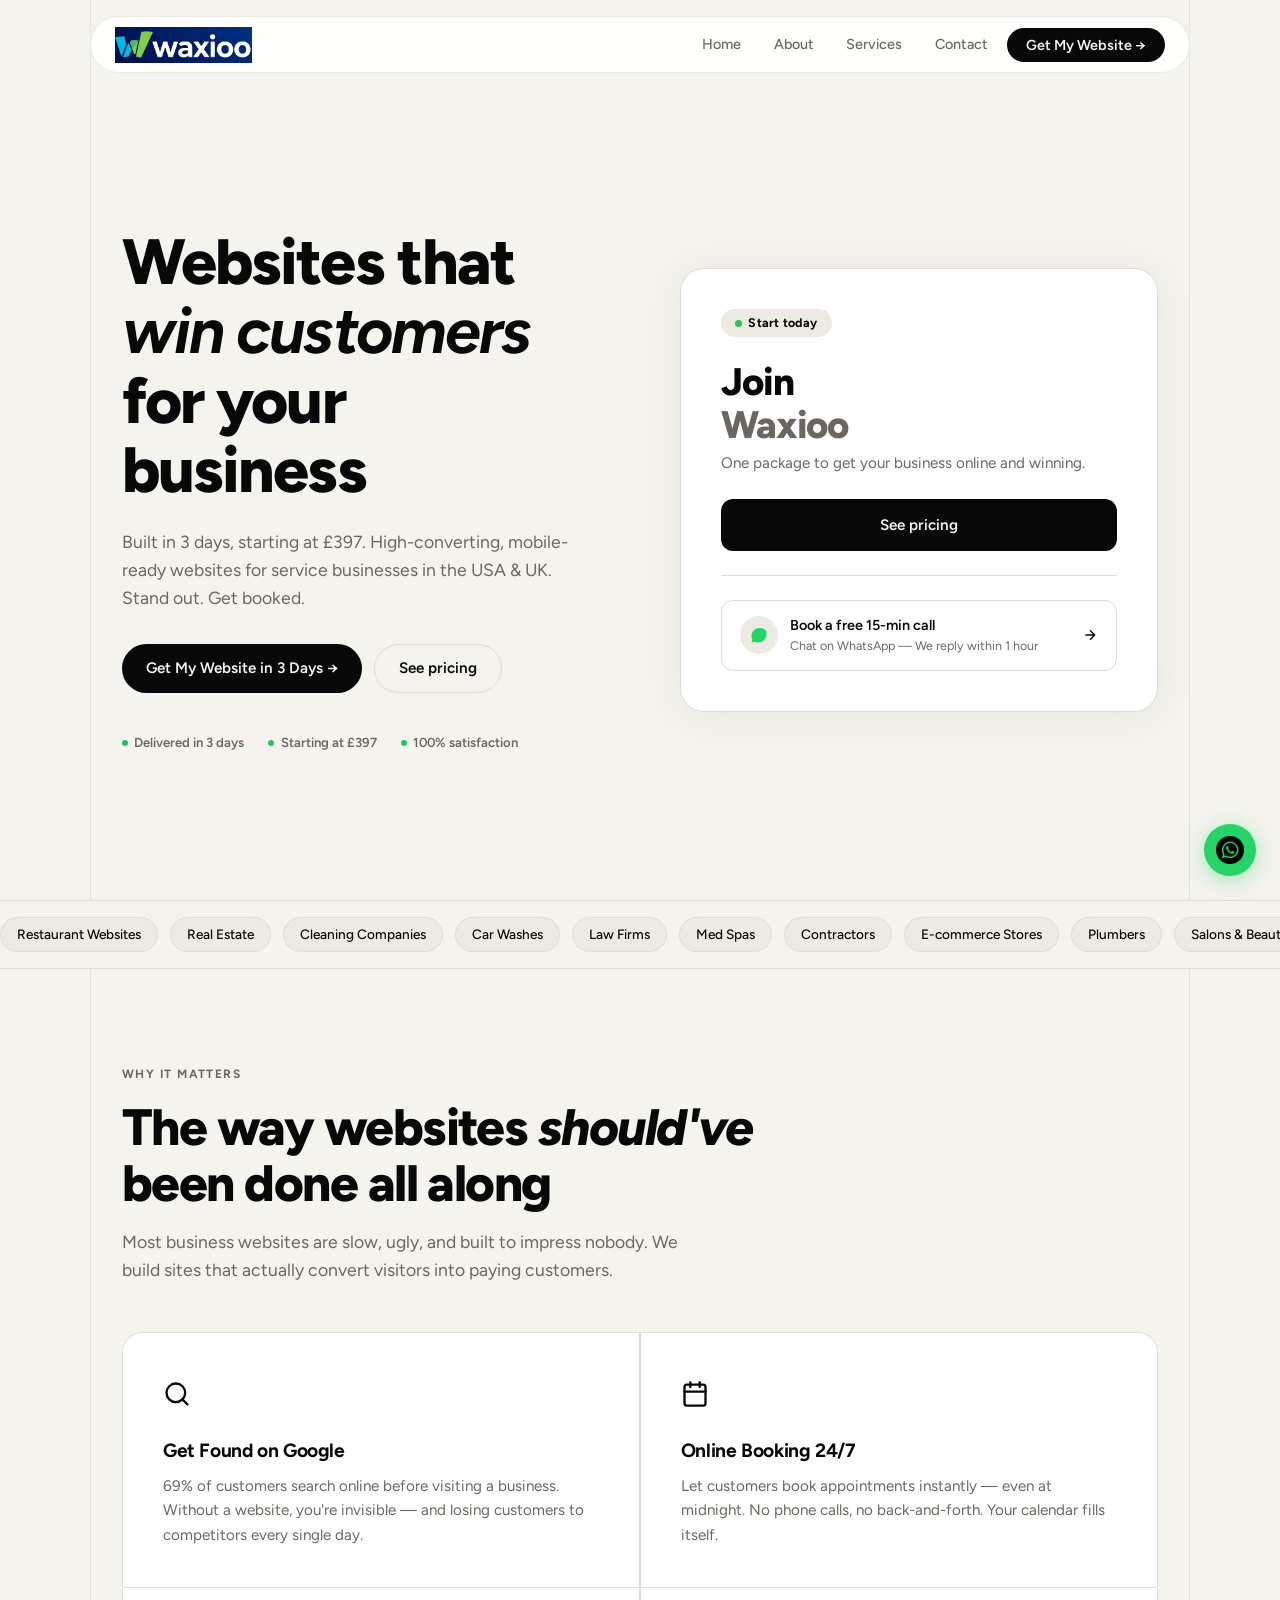
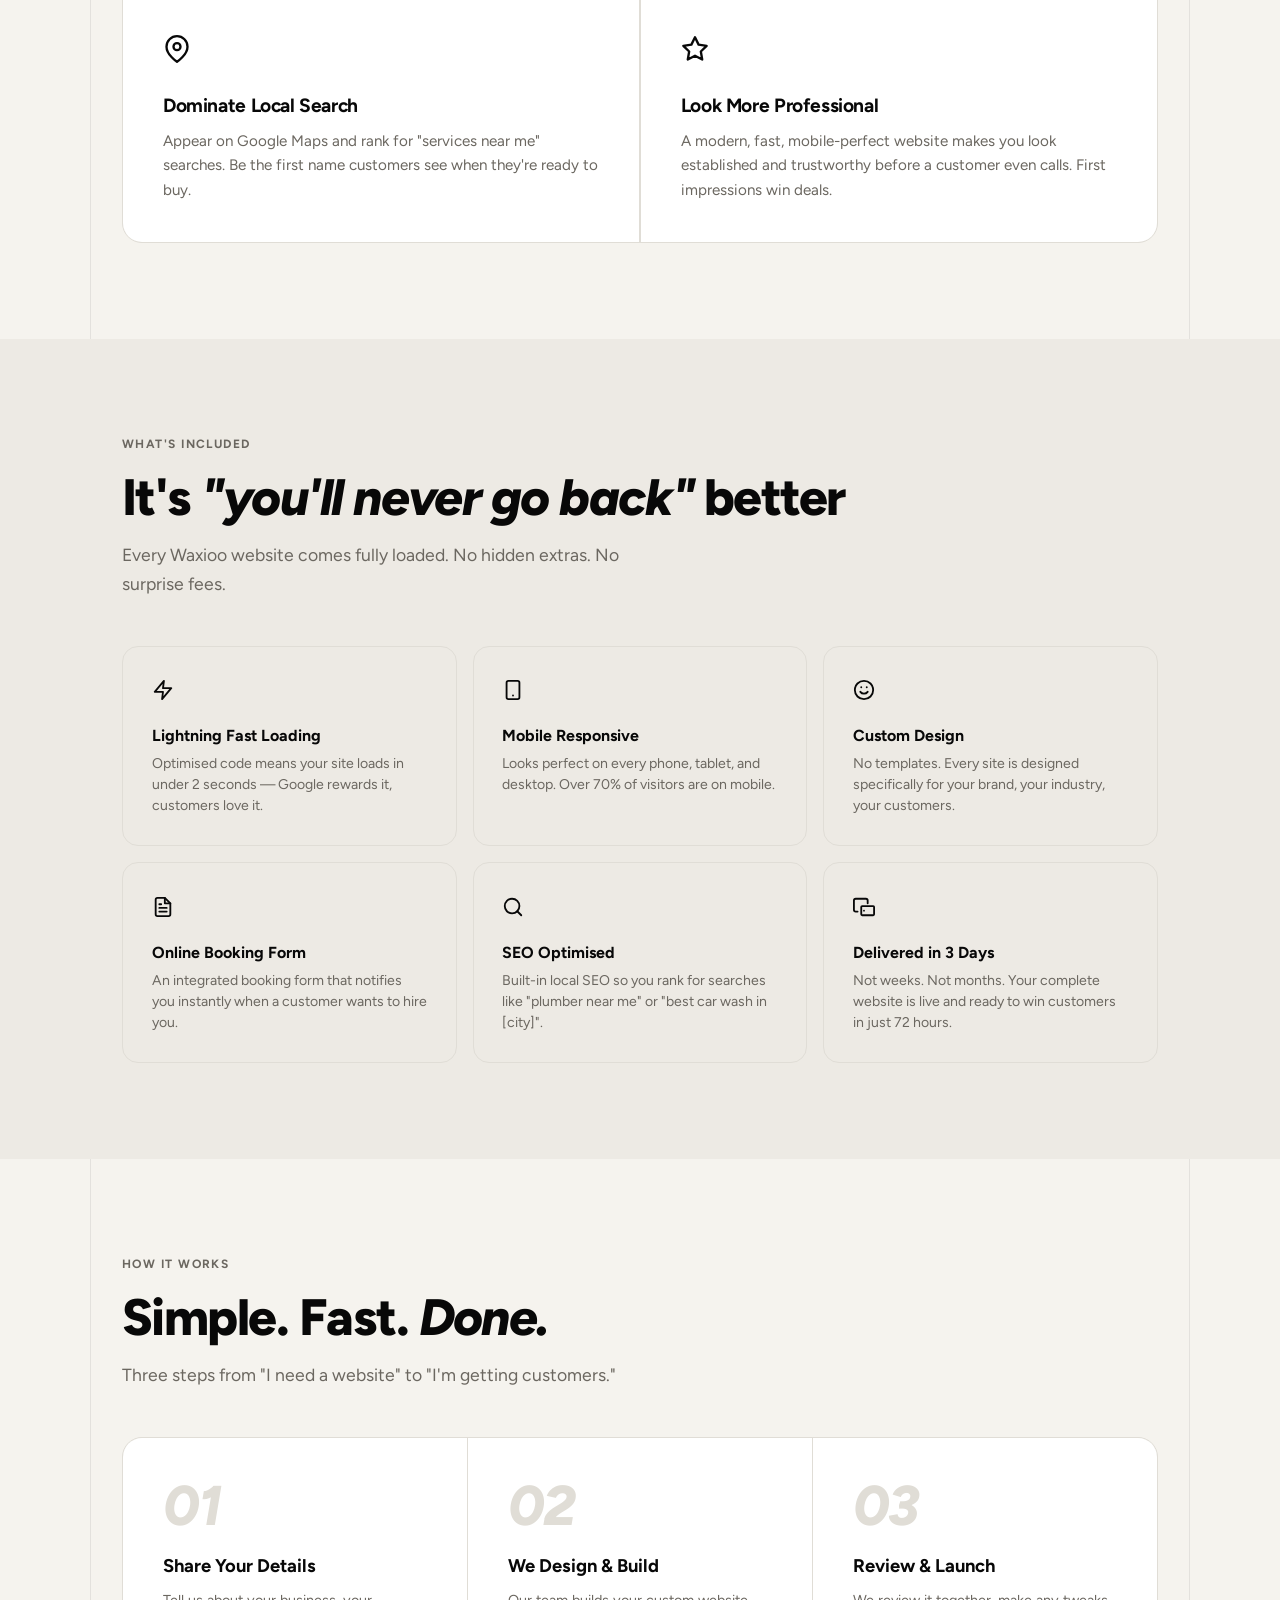
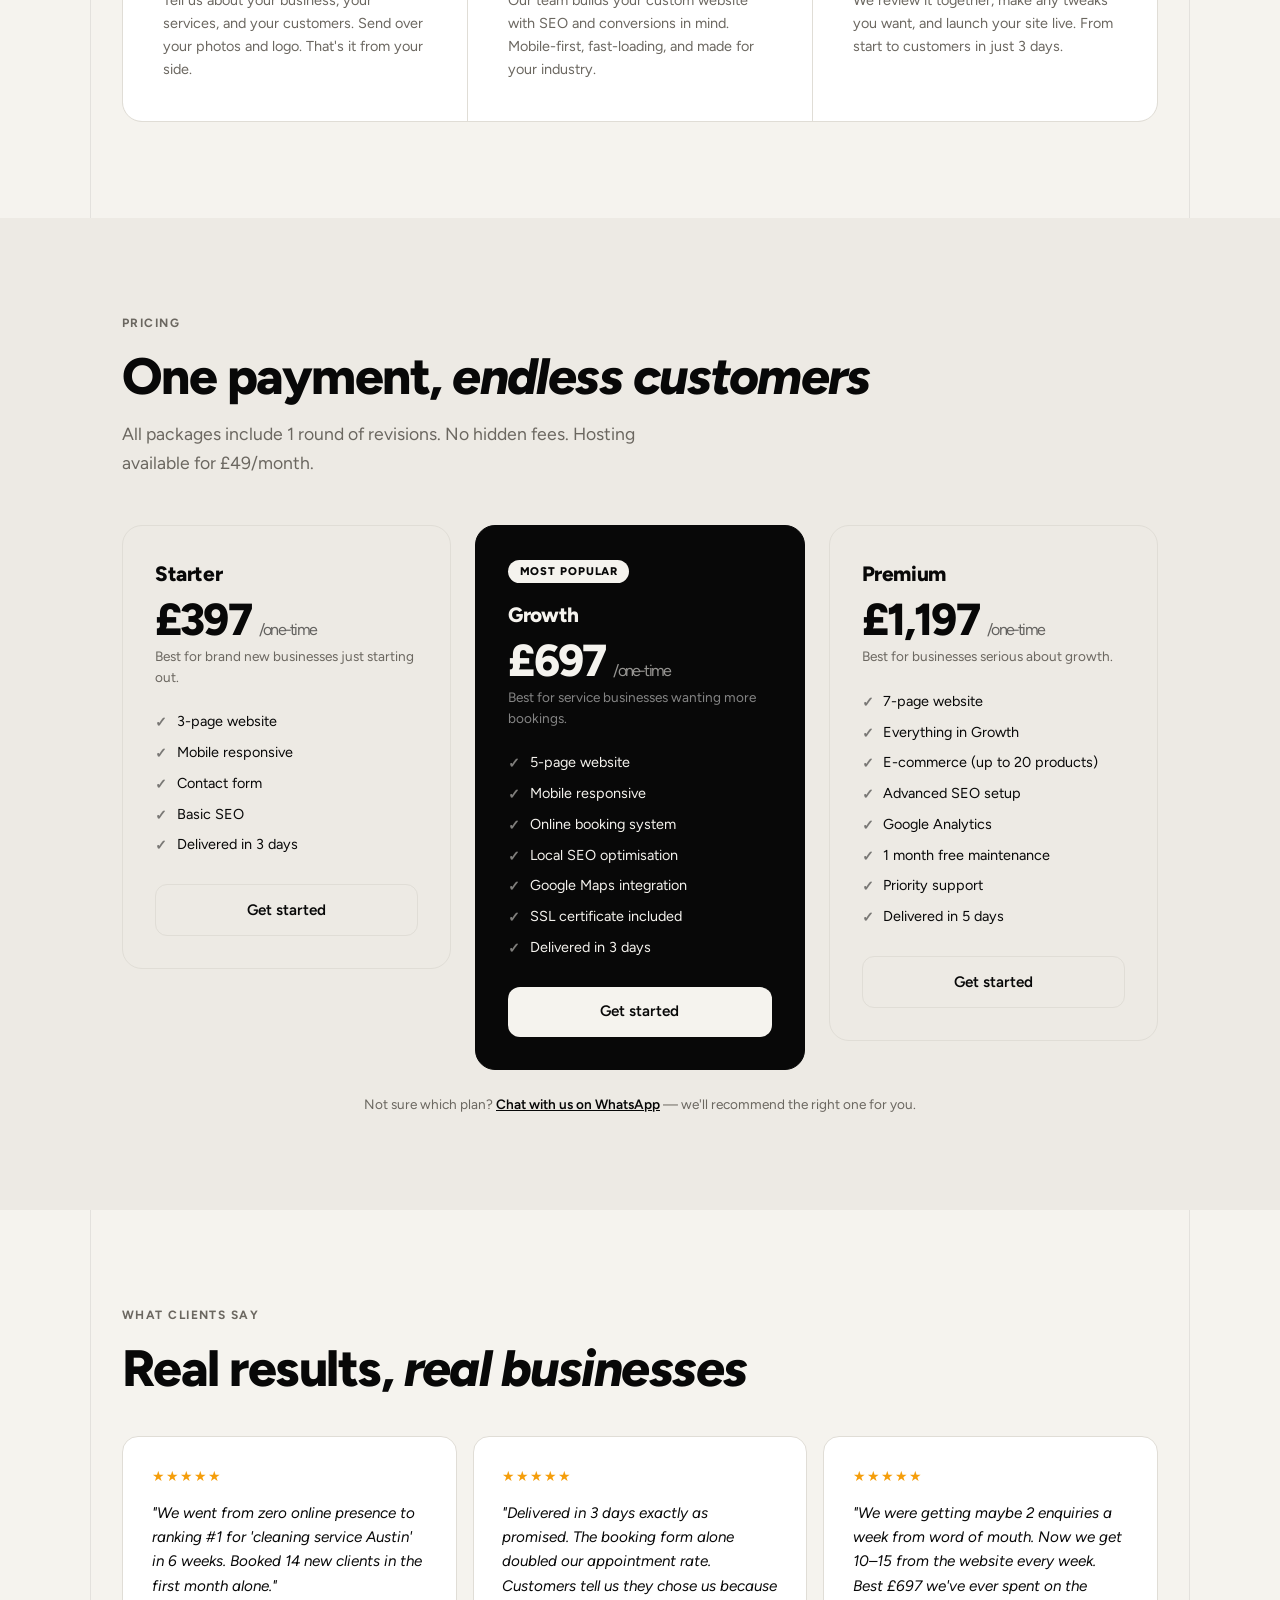
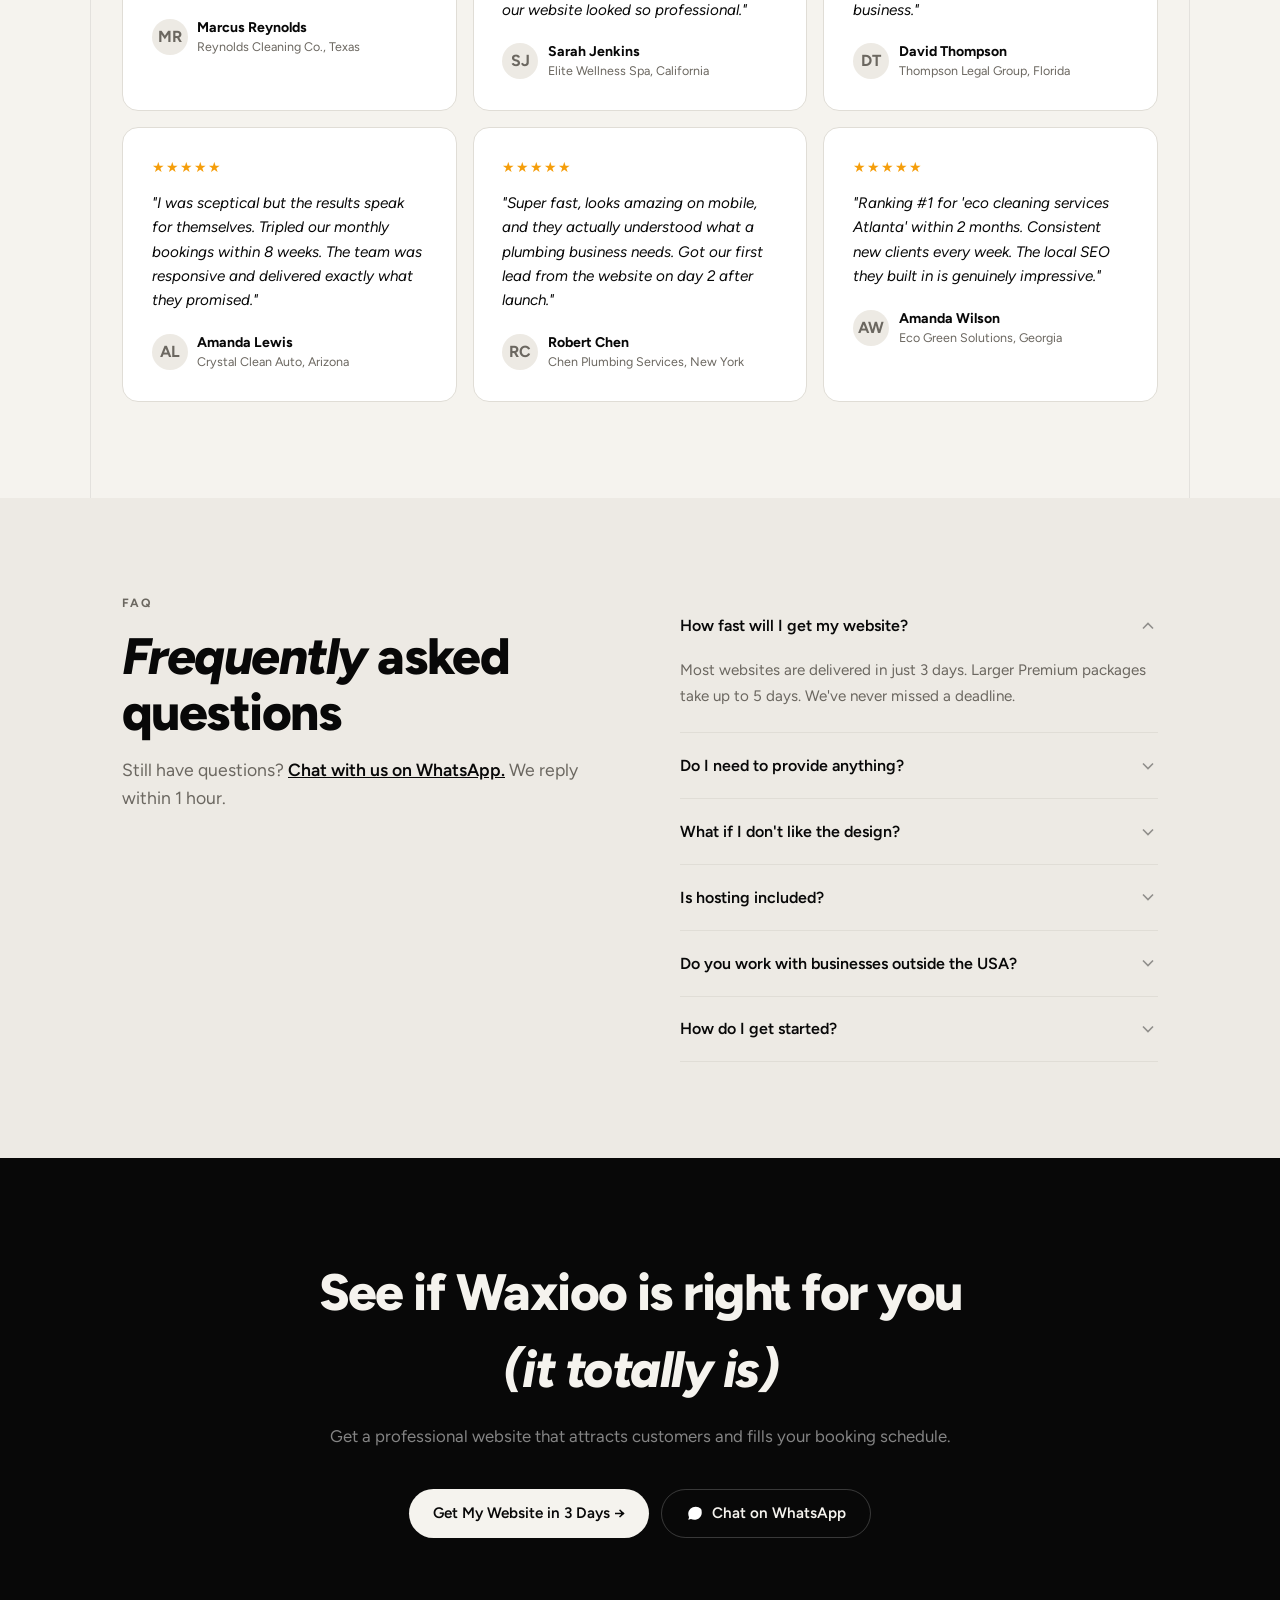
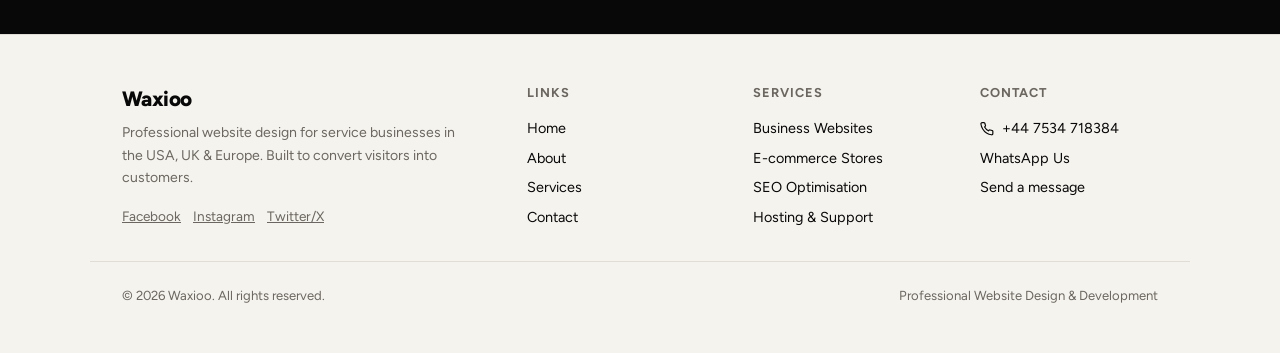
==== commit 7f8c2cca: "Update index.html" ====
--- a/index.html
+++ b/index.html
@@ -3,10 +3,10 @@
 <head>
   <meta charset="UTF-8" />
   <meta name="viewport" content="width=device-width, initial-scale=1.0" />
-  <meta name="description" content="Get a high-converting website for your service business. Built in 3 days, starting at $397. Mobile-responsive, SEO-optimised, and delivered fast." />
+  <meta name="description" content="Get a high-converting website for your service business. Built in 3 days, starting at £397. Mobile-responsive, SEO-optimised, and delivered fast." />
   <meta name="keywords" content="website design, website development, business website, professional web design, custom website, small business website" />
   <meta property="og:title" content="Waxioo | Websites That Win Customers" />
-  <meta property="og:description" content="Get a high-converting website for your service business. Built in 3 days, starting at $397." />
+  <meta property="og:description" content="Get a high-converting website for your service business. Built in 3 days, starting at £397." />
   <meta property="og:url" content="https://waxioo.com" />
   <meta name="twitter:card" content="summary_large_image" />
   <title>Waxioo | Websites That Win Customers</title>
@@ -966,14 +966,14 @@
     <div class="hero-inner">
       <div class="hero-left">
         <h1 class="reveal">Websites that <em>win customers</em> for your business</h1>
-        <p class="reveal delay-1">Built in 3 days, starting at $397. High-converting, mobile-ready websites for service businesses in the USA &amp; UK. Stand out. Get booked.</p>
+        <p class="reveal delay-1">Built in 3 days, starting at £397. High-converting, mobile-ready websites for service businesses in the USA &amp; UK. Stand out. Get booked.</p>
         <div class="hero-buttons reveal delay-2">
           <a href="contact/" class="btn btn-black">Get My Website in 3 Days →</a>
           <a href="#pricing" class="btn btn-outline">See pricing</a>
         </div>
         <div class="trust-row reveal delay-3">
           <div class="trust-item"><span class="dot"></span> Delivered in 3 days</div>
-          <div class="trust-item"><span class="dot"></span> Starting at $397</div>
+          <div class="trust-item"><span class="dot"></span> Starting at £397</div>
           <div class="trust-item"><span class="dot"></span> 100% satisfaction</div>
         </div>
       </div>
@@ -1140,11 +1140,11 @@
     <div class="section-inner">
       <div class="eyebrow reveal">Pricing</div>
       <h2 class="section-title reveal delay-1">One payment, <em>endless customers</em></h2>
-      <p class="section-sub reveal delay-2">All packages include 1 round of revisions. No hidden fees. Hosting available for $49/month.</p>
+      <p class="section-sub reveal delay-2">All packages include 1 round of revisions. No hidden fees. Hosting available for £49/month.</p>
       <div class="pricing-grid">
         <div class="pricing-card reveal delay-1">
           <div class="pricing-name">Starter</div>
-          <div class="pricing-price">$397 <span>/one-time</span></div>
+          <div class="pricing-price">£397 <span>/one-time</span></div>
           <div class="pricing-desc">Best for brand new businesses just starting out.</div>
           <ul class="pricing-features">
             <li>3-page website</li>
@@ -1159,7 +1159,7 @@
         <div class="pricing-card featured reveal delay-2">
           <div class="pricing-badge">Most Popular</div>
           <div class="pricing-name">Growth</div>
-          <div class="pricing-price">$697 <span>/one-time</span></div>
+          <div class="pricing-price">£697 <span>/one-time</span></div>
           <div class="pricing-desc">Best for service businesses wanting more bookings.</div>
           <ul class="pricing-features">
             <li>5-page website</li>
@@ -1175,7 +1175,7 @@
 
         <div class="pricing-card reveal delay-3">
           <div class="pricing-name">Premium</div>
-          <div class="pricing-price">$1,197 <span>/one-time</span></div>
+          <div class="pricing-price">£1,197 <span>/one-time</span></div>
           <div class="pricing-desc">Best for businesses serious about growth.</div>
           <ul class="pricing-features">
             <li>7-page website</li>
@@ -1226,7 +1226,7 @@
         </div>
         <div class="testi-card reveal delay-3">
           <div class="testi-stars">★★★★★</div>
-          <p class="testi-text">"We were getting maybe 2 enquiries a week from word of mouth. Now we get 10–15 from the website every week. Best $697 we've ever spent on the business."</p>
+          <p class="testi-text">"We were getting maybe 2 enquiries a week from word of mouth. Now we get 10–15 from the website every week. Best £697 we've ever spent on the business."</p>
           <div class="testi-author">
             <div class="testi-avatar">DT</div>
             <div>
@@ -1304,7 +1304,7 @@
             <button class="faq-q" onclick="toggleFaq(this)">Is hosting included?
               <svg class="faq-arrow" viewBox="0 0 24 24" fill="none" stroke="currentColor" stroke-width="2"><path d="M6 9l6 6 6-6"/></svg>
             </button>
-            <div class="faq-a">Hosting is available for $49/month, which includes SSL, maintenance, and technical support. You can also host elsewhere — we'll hand over all files.</div>
+            <div class="faq-a">Hosting is available for £49/month, which includes SSL, maintenance, and technical support. You can also host elsewhere — we'll hand over all files.</div>
           </div>
           <div class="faq-item">
             <button class="faq-q" onclick="toggleFaq(this)">Do you work with businesses outside the USA?
@@ -1435,4 +1435,4 @@
     });
   </script>
 </body>
-</html>+</html>
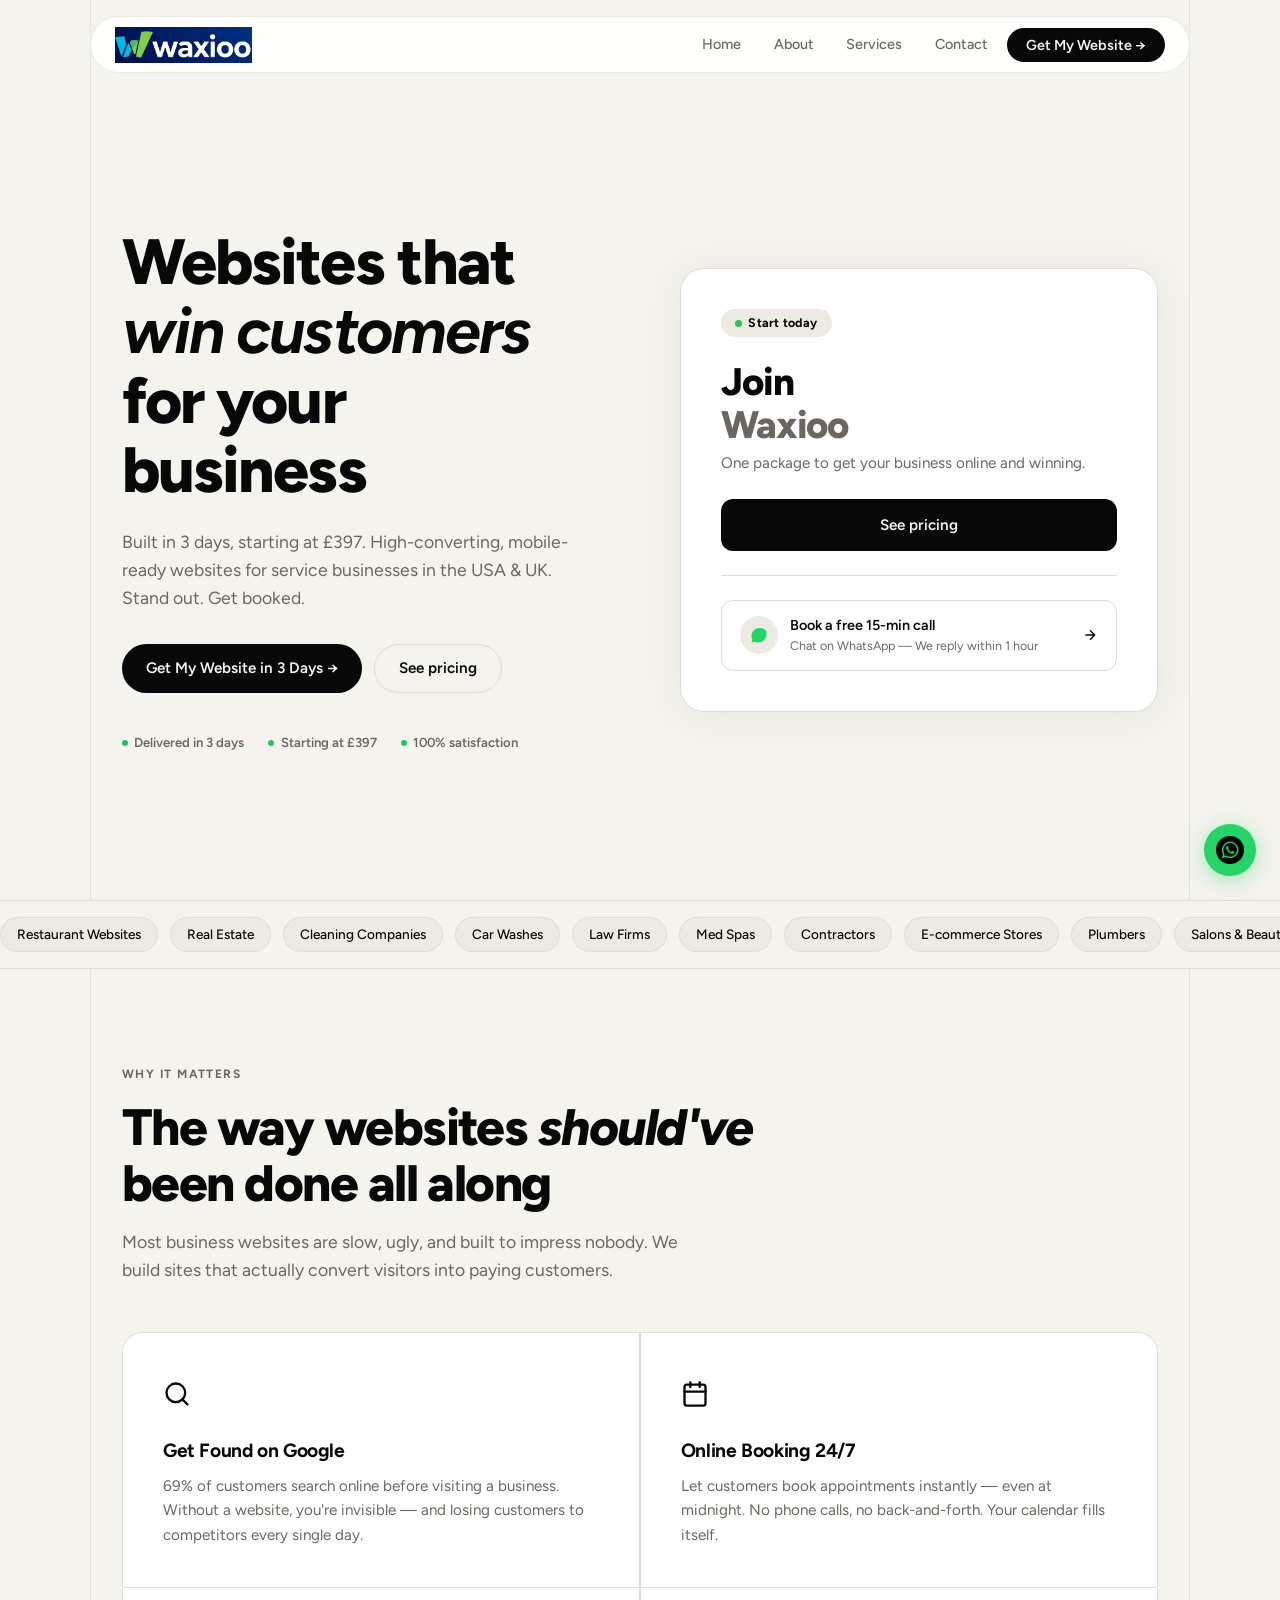
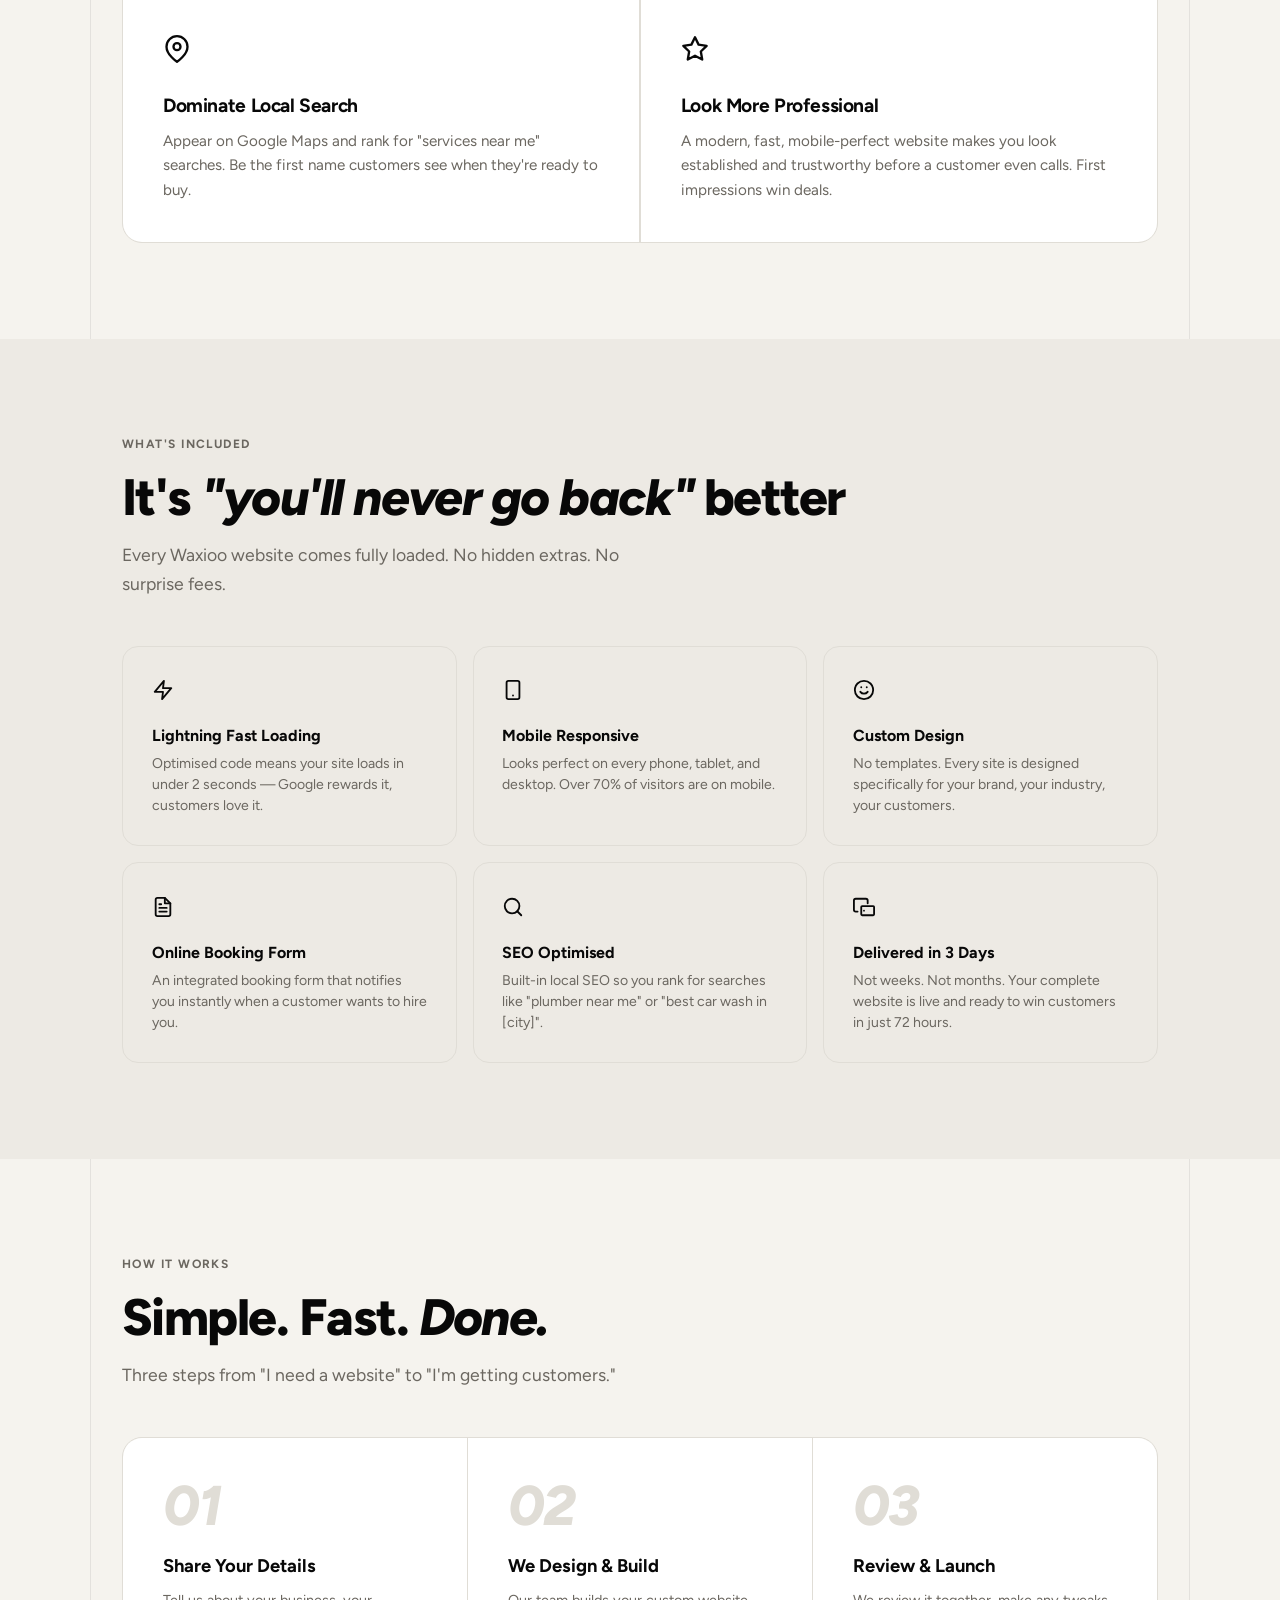
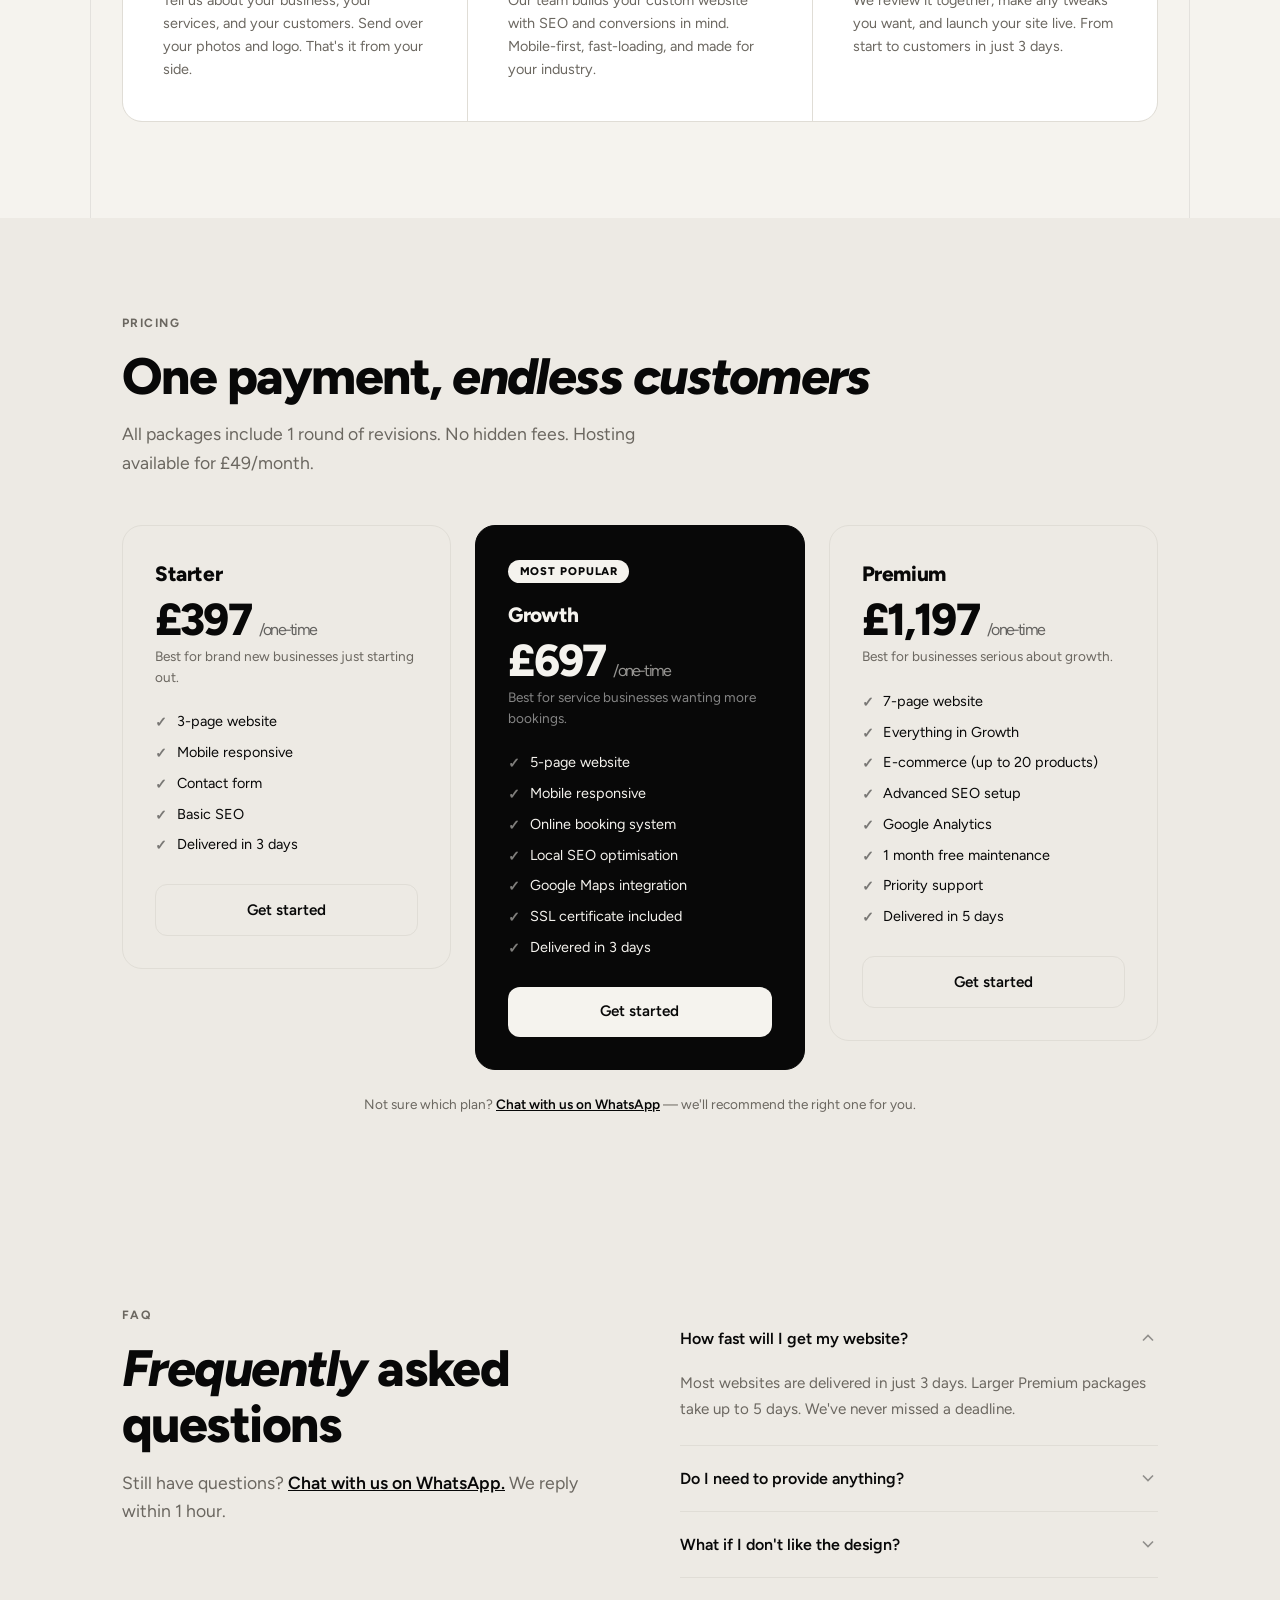
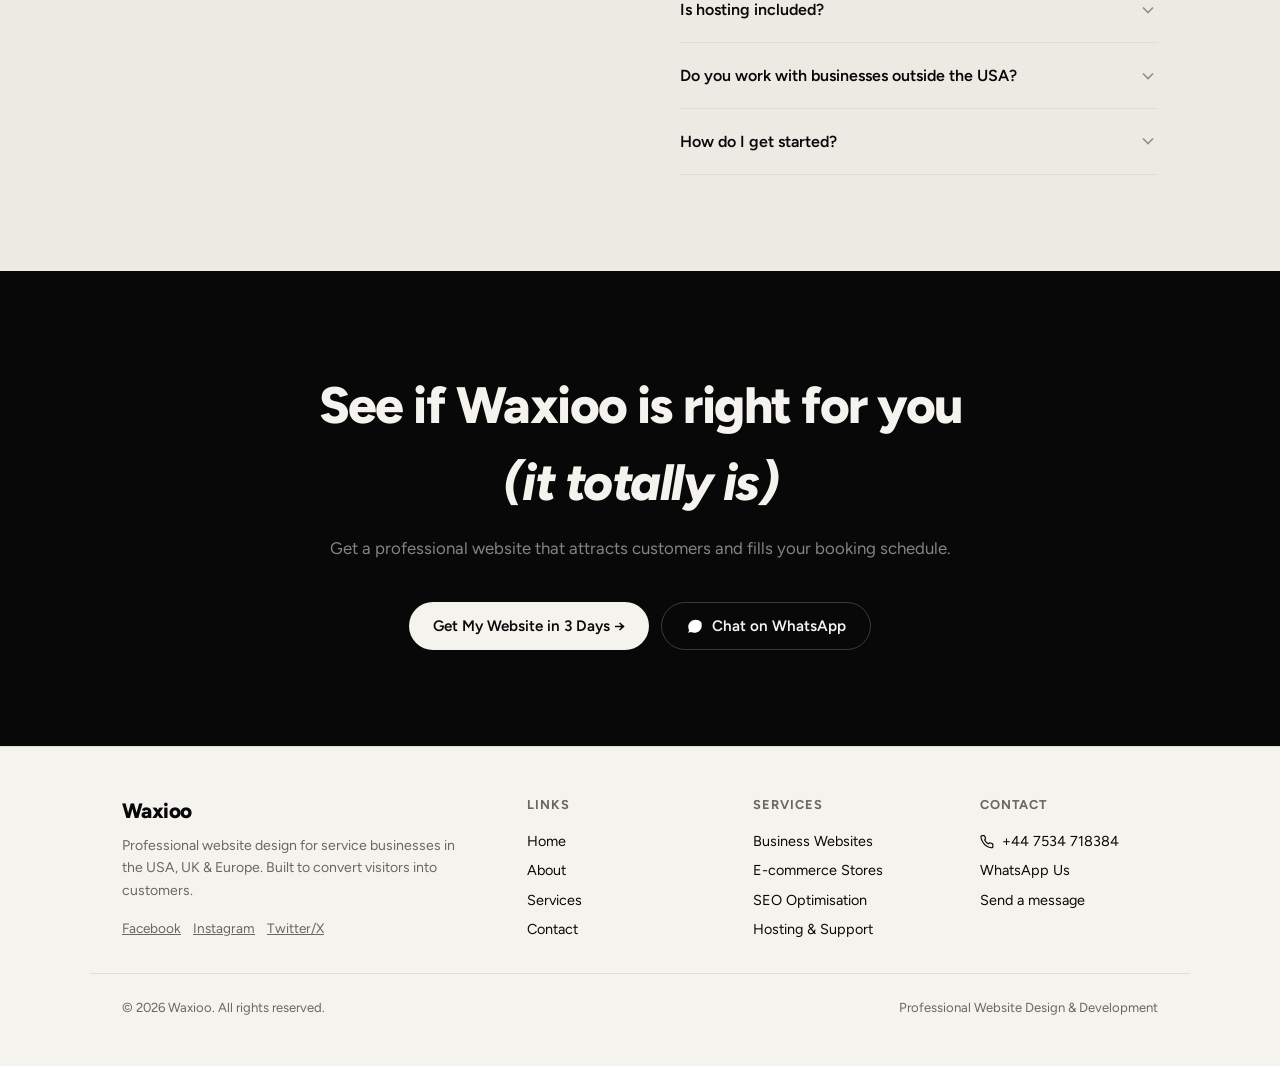
==== commit 3ee917ac: "Update index.html" ====
--- a/index.html
+++ b/index.html
@@ -1194,83 +1194,7 @@
     </div>
   </section>
 
-  <!-- TESTIMONIALS -->
-  <section class="section grid-wrap">
-    <div class="grid-line-left"></div>
-    <div class="grid-line-right"></div>
-    <div class="section-inner">
-      <div class="eyebrow reveal">What clients say</div>
-      <h2 class="section-title reveal delay-1">Real results, <em>real businesses</em></h2>
-      <div class="testimonials-grid" style="margin-top:2.5rem;">
-        <div class="testi-card reveal delay-1">
-          <div class="testi-stars">★★★★★</div>
-          <p class="testi-text">"We went from zero online presence to ranking #1 for 'cleaning service Austin' in 6 weeks. Booked 14 new clients in the first month alone."</p>
-          <div class="testi-author">
-            <div class="testi-avatar">MR</div>
-            <div>
-              <div class="testi-name">Marcus Reynolds</div>
-              <div class="testi-biz">Reynolds Cleaning Co., Texas</div>
-            </div>
-          </div>
-        </div>
-        <div class="testi-card reveal delay-2">
-          <div class="testi-stars">★★★★★</div>
-          <p class="testi-text">"Delivered in 3 days exactly as promised. The booking form alone doubled our appointment rate. Customers tell us they chose us because our website looked so professional."</p>
-          <div class="testi-author">
-            <div class="testi-avatar">SJ</div>
-            <div>
-              <div class="testi-name">Sarah Jenkins</div>
-              <div class="testi-biz">Elite Wellness Spa, California</div>
-            </div>
-          </div>
-        </div>
-        <div class="testi-card reveal delay-3">
-          <div class="testi-stars">★★★★★</div>
-          <p class="testi-text">"We were getting maybe 2 enquiries a week from word of mouth. Now we get 10–15 from the website every week. Best £697 we've ever spent on the business."</p>
-          <div class="testi-author">
-            <div class="testi-avatar">DT</div>
-            <div>
-              <div class="testi-name">David Thompson</div>
-              <div class="testi-biz">Thompson Legal Group, Florida</div>
-            </div>
-          </div>
-        </div>
-        <div class="testi-card reveal delay-1">
-          <div class="testi-stars">★★★★★</div>
-          <p class="testi-text">"I was sceptical but the results speak for themselves. Tripled our monthly bookings within 8 weeks. The team was responsive and delivered exactly what they promised."</p>
-          <div class="testi-author">
-            <div class="testi-avatar">AL</div>
-            <div>
-              <div class="testi-name">Amanda Lewis</div>
-              <div class="testi-biz">Crystal Clean Auto, Arizona</div>
-            </div>
-          </div>
-        </div>
-        <div class="testi-card reveal delay-2">
-          <div class="testi-stars">★★★★★</div>
-          <p class="testi-text">"Super fast, looks amazing on mobile, and they actually understood what a plumbing business needs. Got our first lead from the website on day 2 after launch."</p>
-          <div class="testi-author">
-            <div class="testi-avatar">RC</div>
-            <div>
-              <div class="testi-name">Robert Chen</div>
-              <div class="testi-biz">Chen Plumbing Services, New York</div>
-            </div>
-          </div>
-        </div>
-        <div class="testi-card reveal delay-3">
-          <div class="testi-stars">★★★★★</div>
-          <p class="testi-text">"Ranking #1 for 'eco cleaning services Atlanta' within 2 months. Consistent new clients every week. The local SEO they built in is genuinely impressive."</p>
-          <div class="testi-author">
-            <div class="testi-avatar">AW</div>
-            <div>
-              <div class="testi-name">Amanda Wilson</div>
-              <div class="testi-biz">Eco Green Solutions, Georgia</div>
-            </div>
-          </div>
-        </div>
-      </div>
-    </div>
-  </section>
+  
 
   <!-- FAQ -->
   <section class="section" style="background: var(--gray);">
